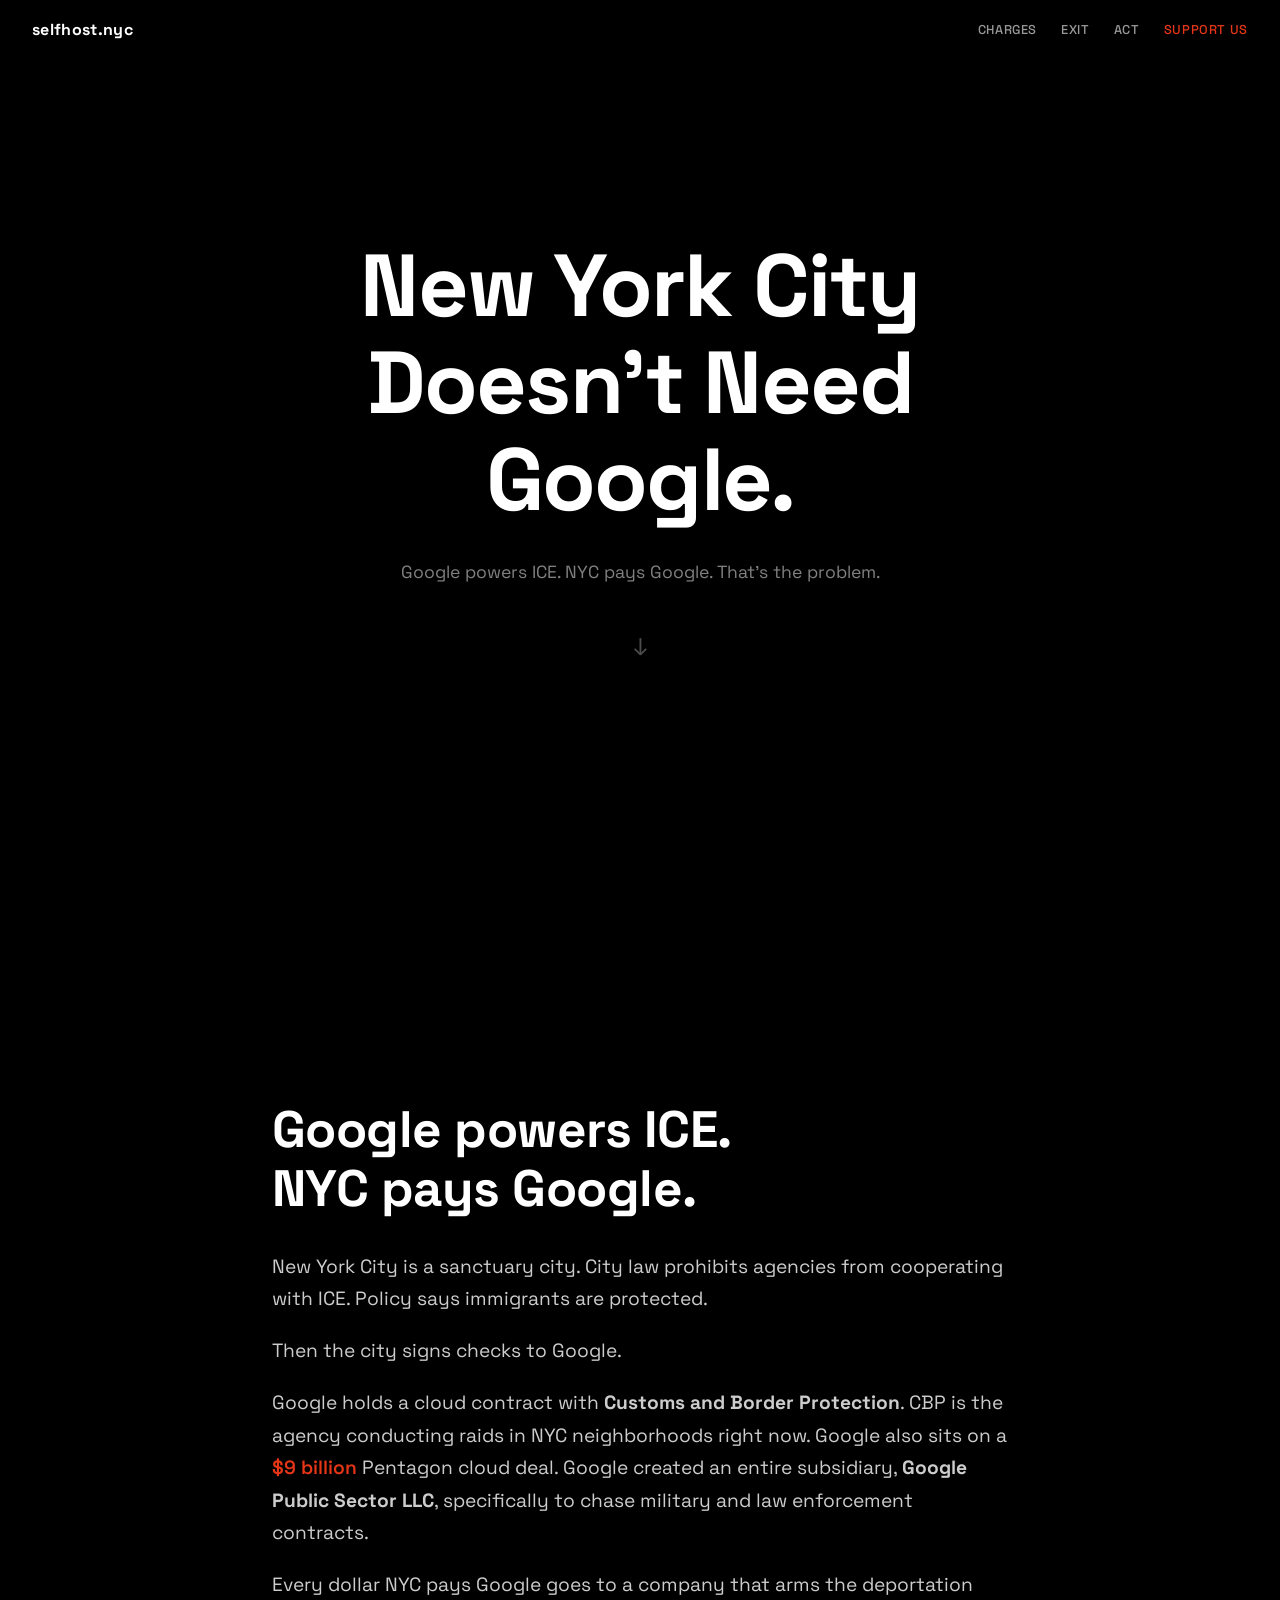
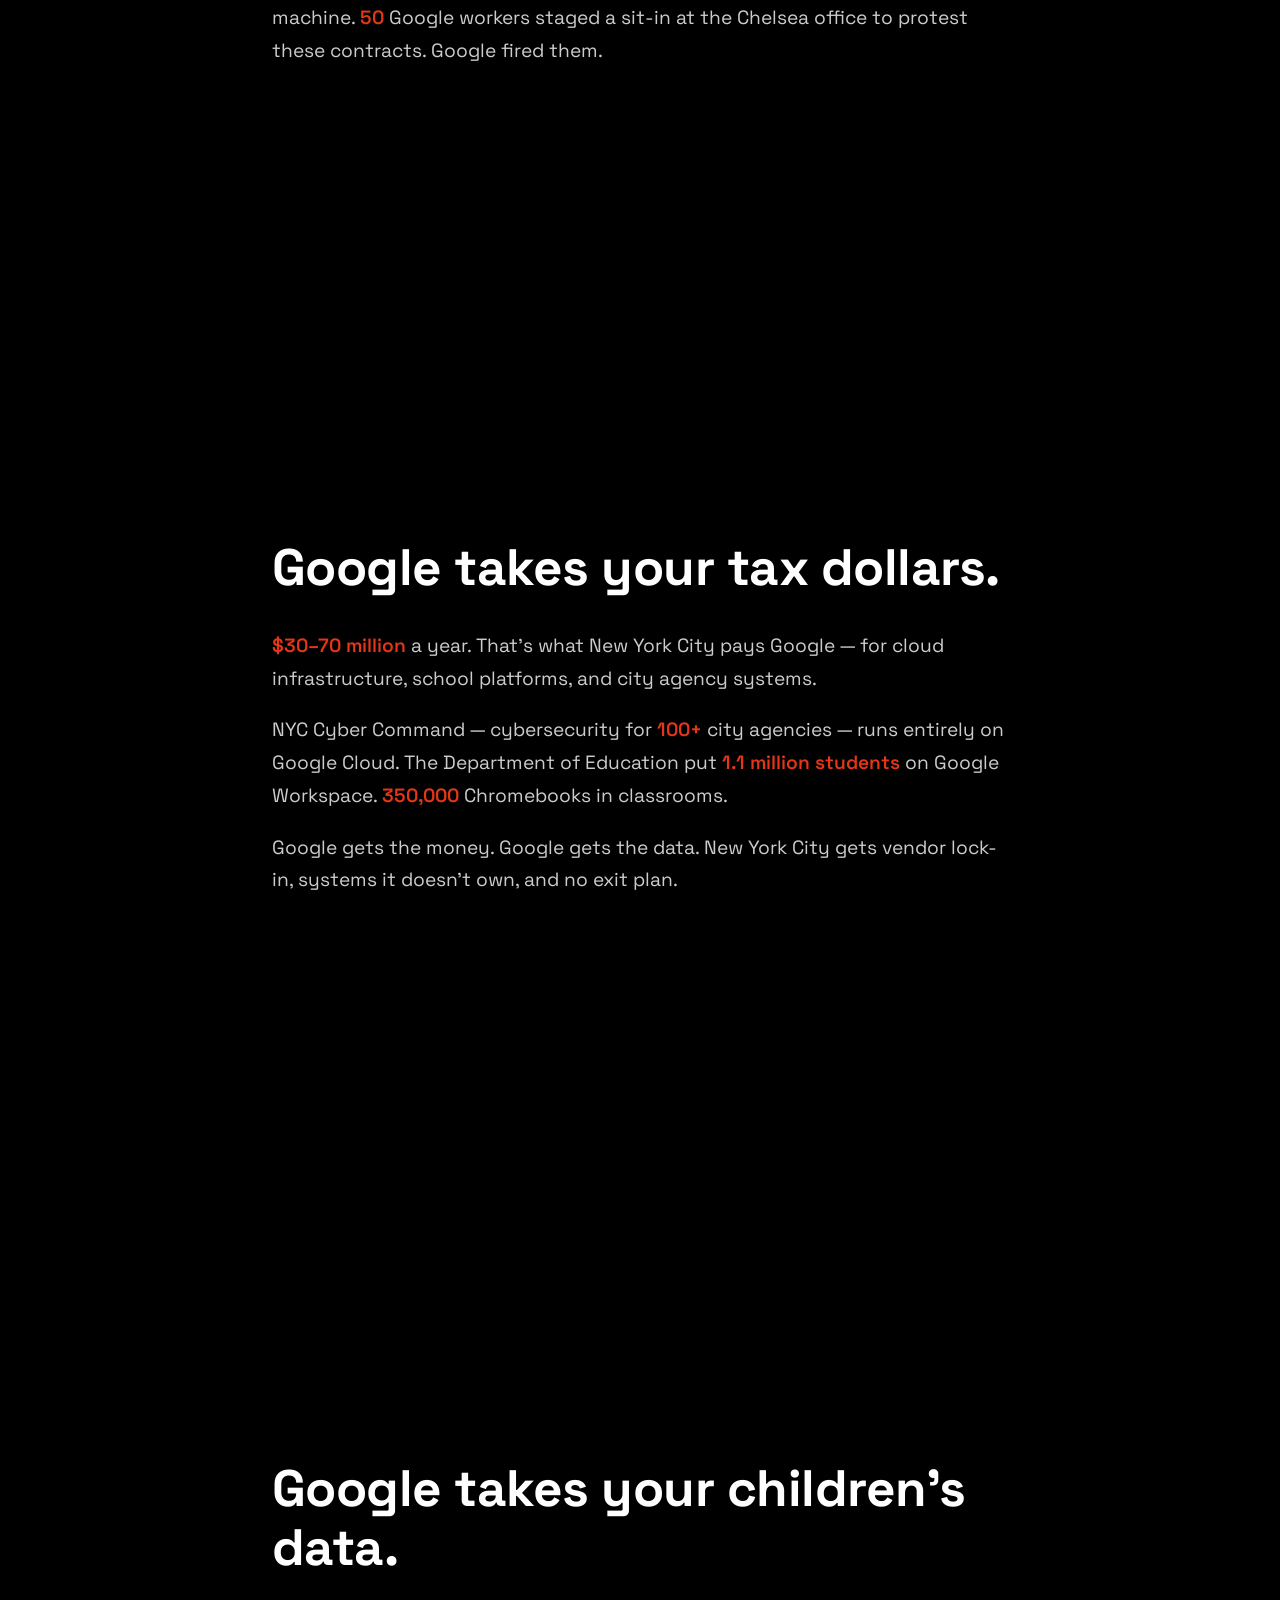
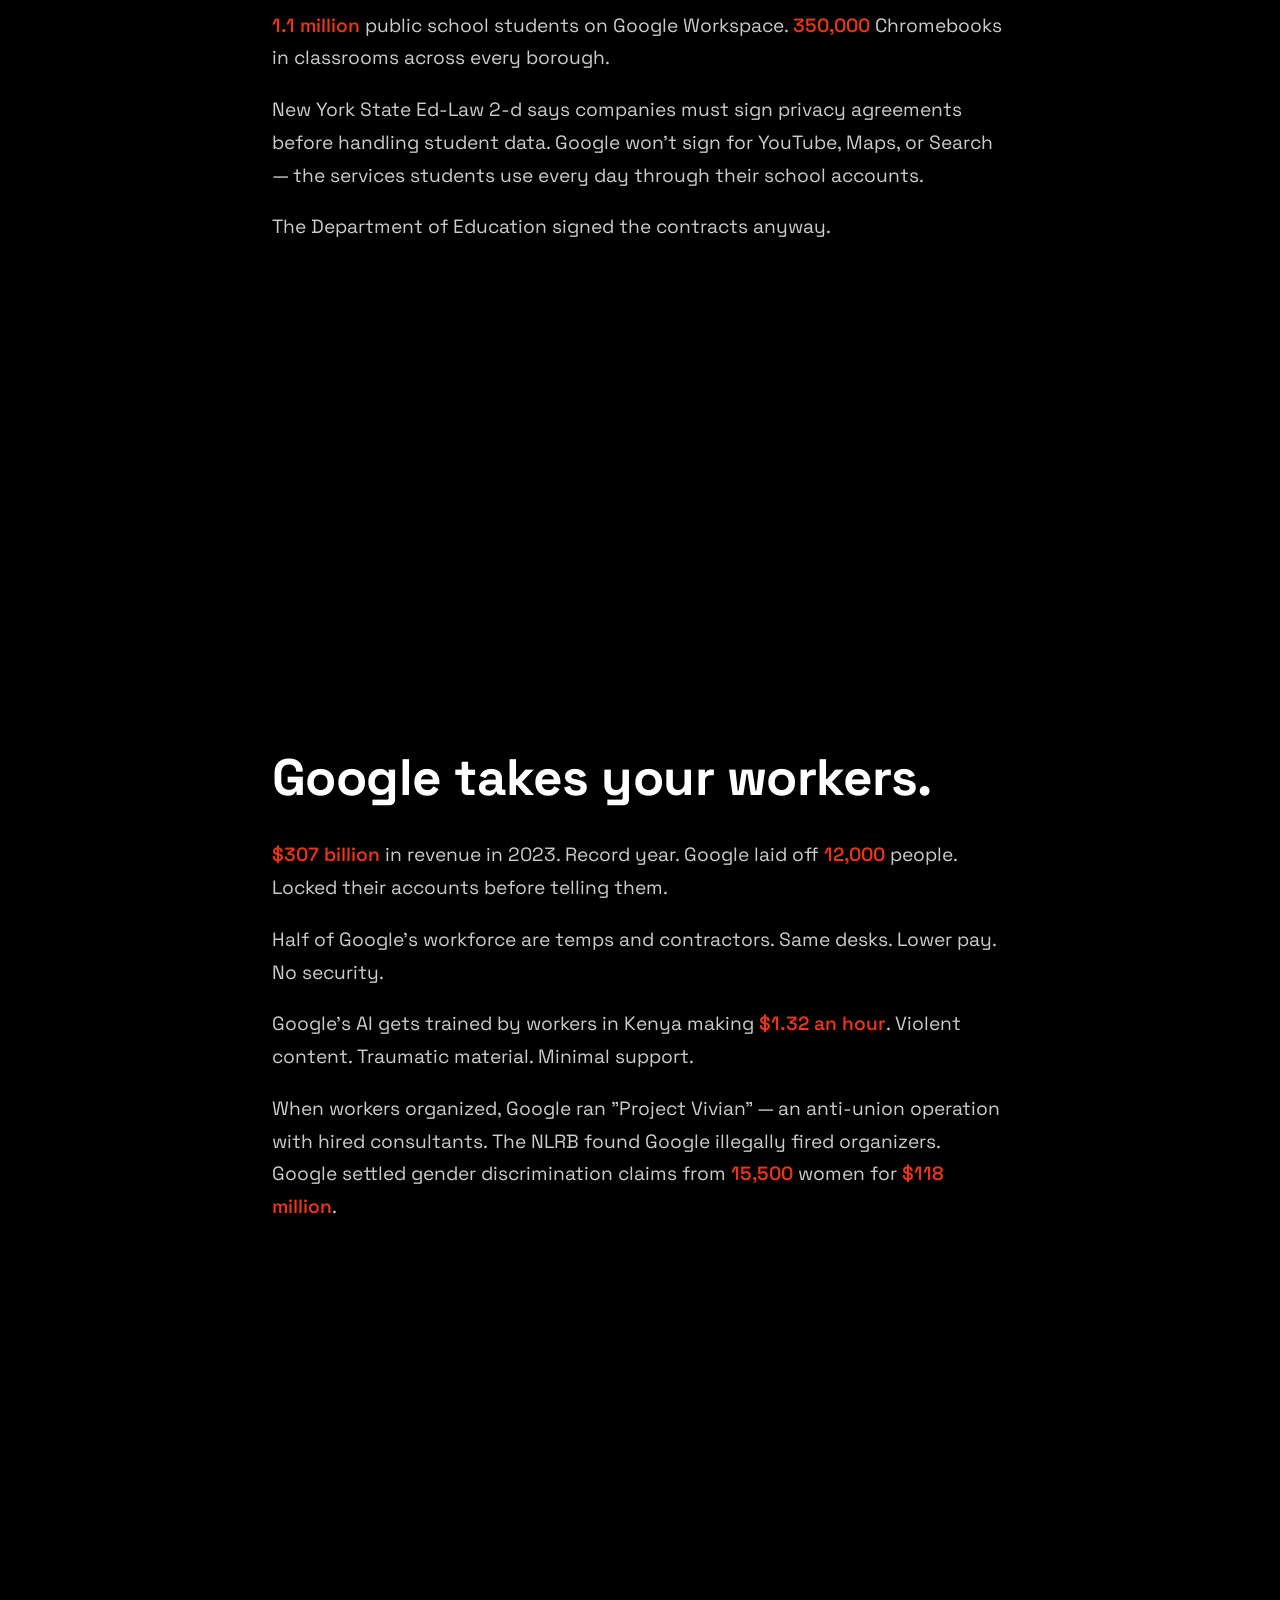
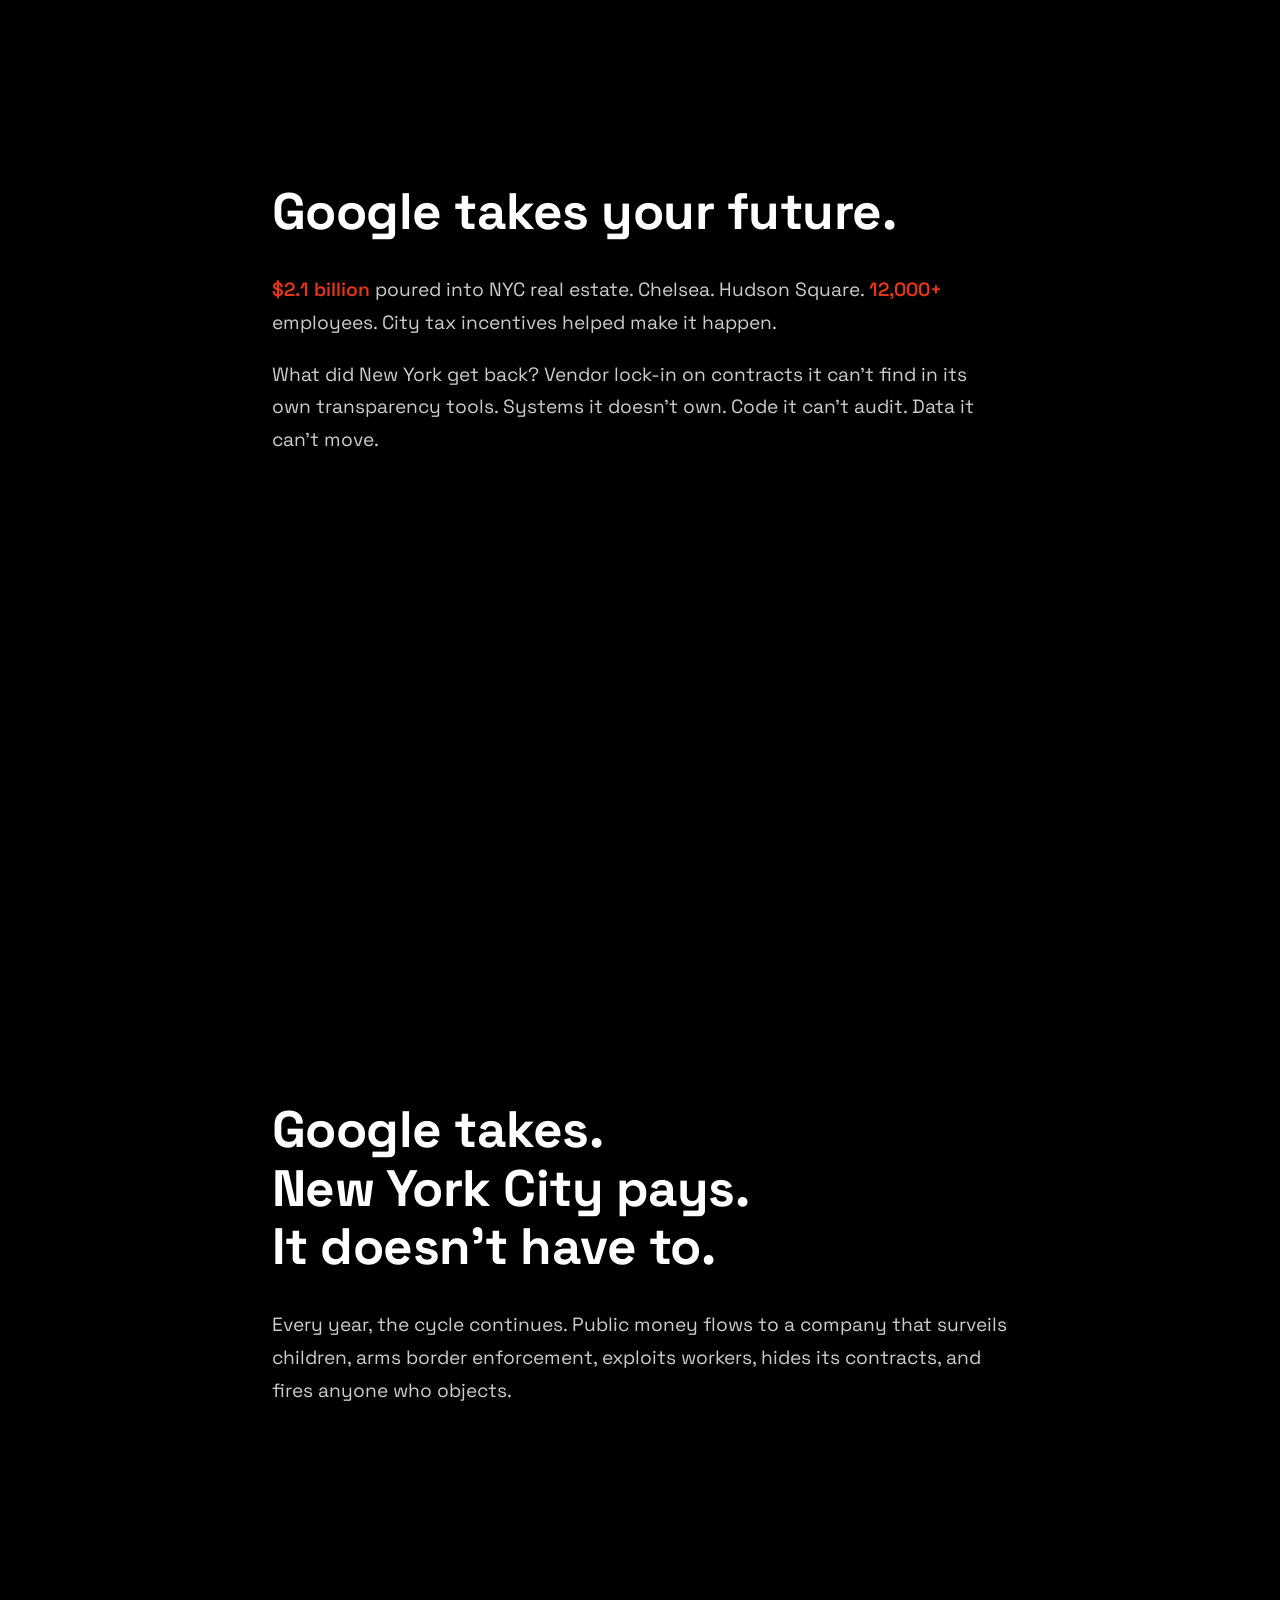
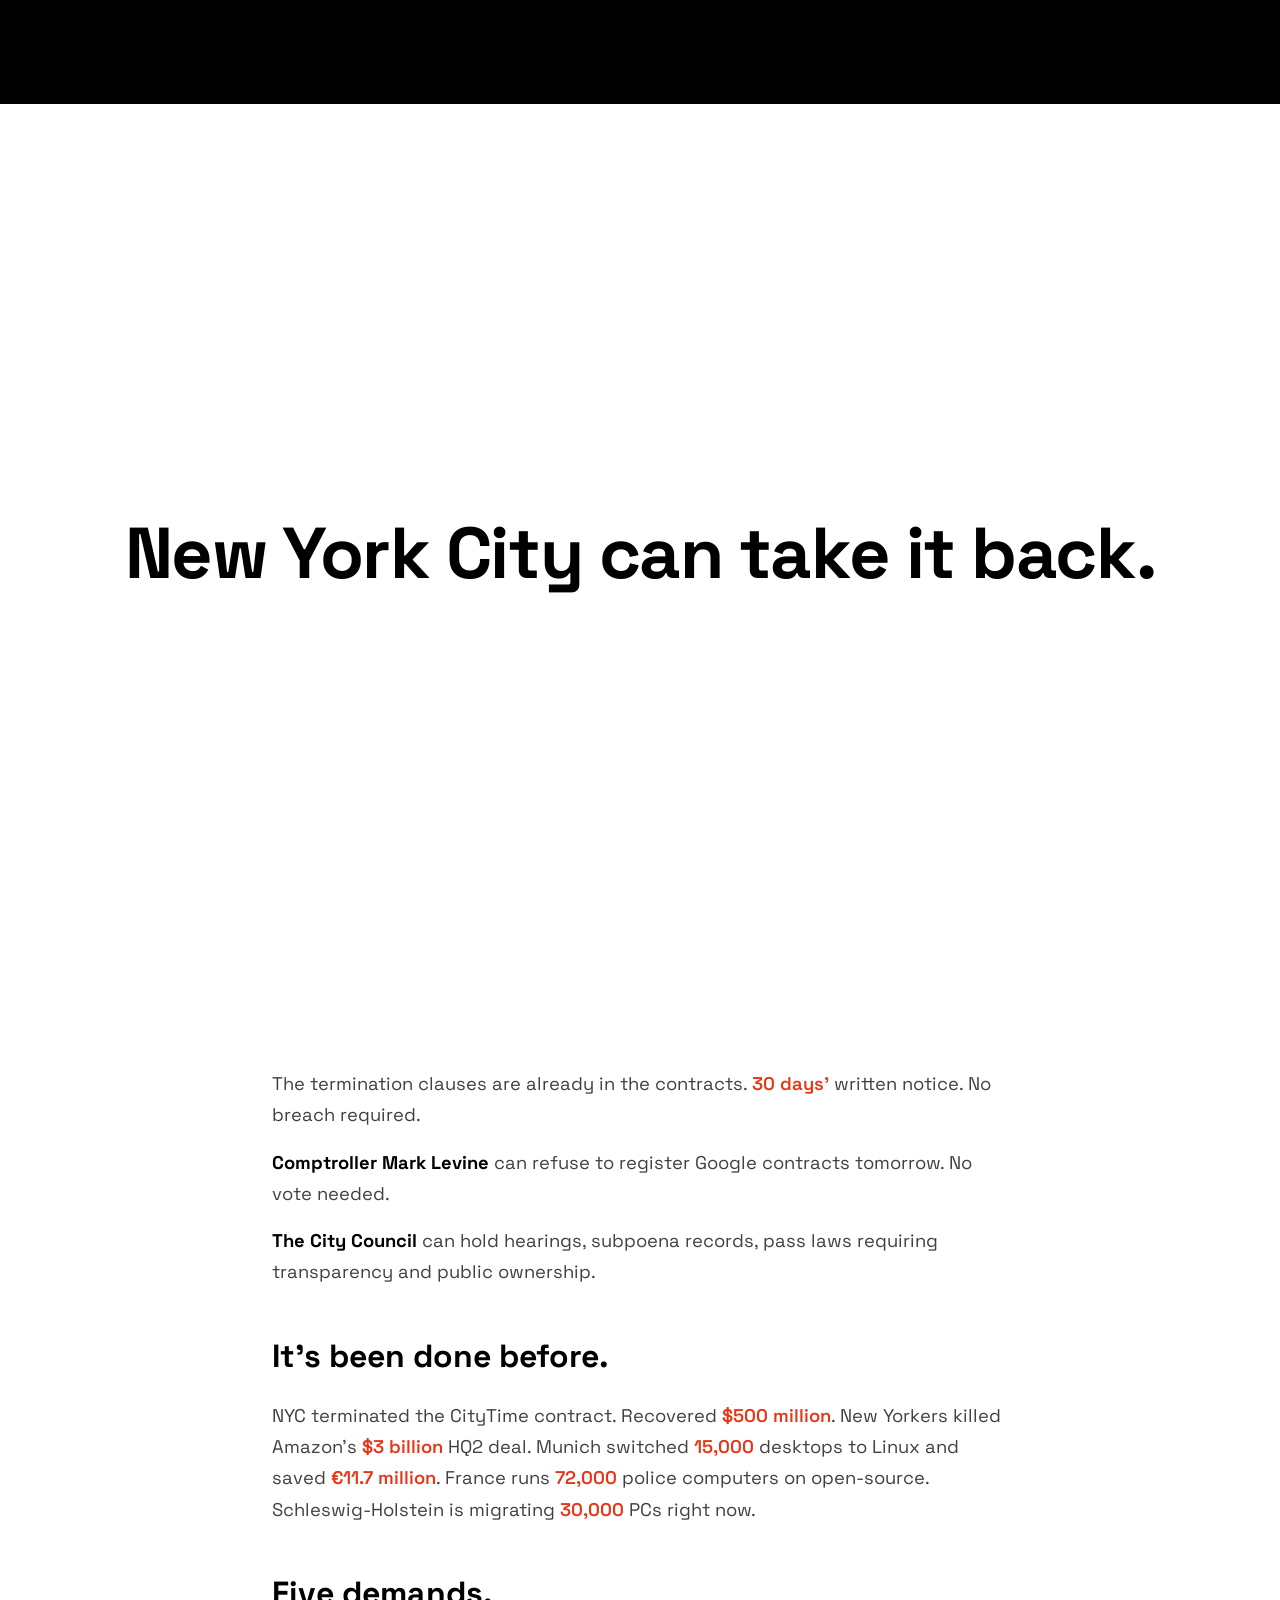
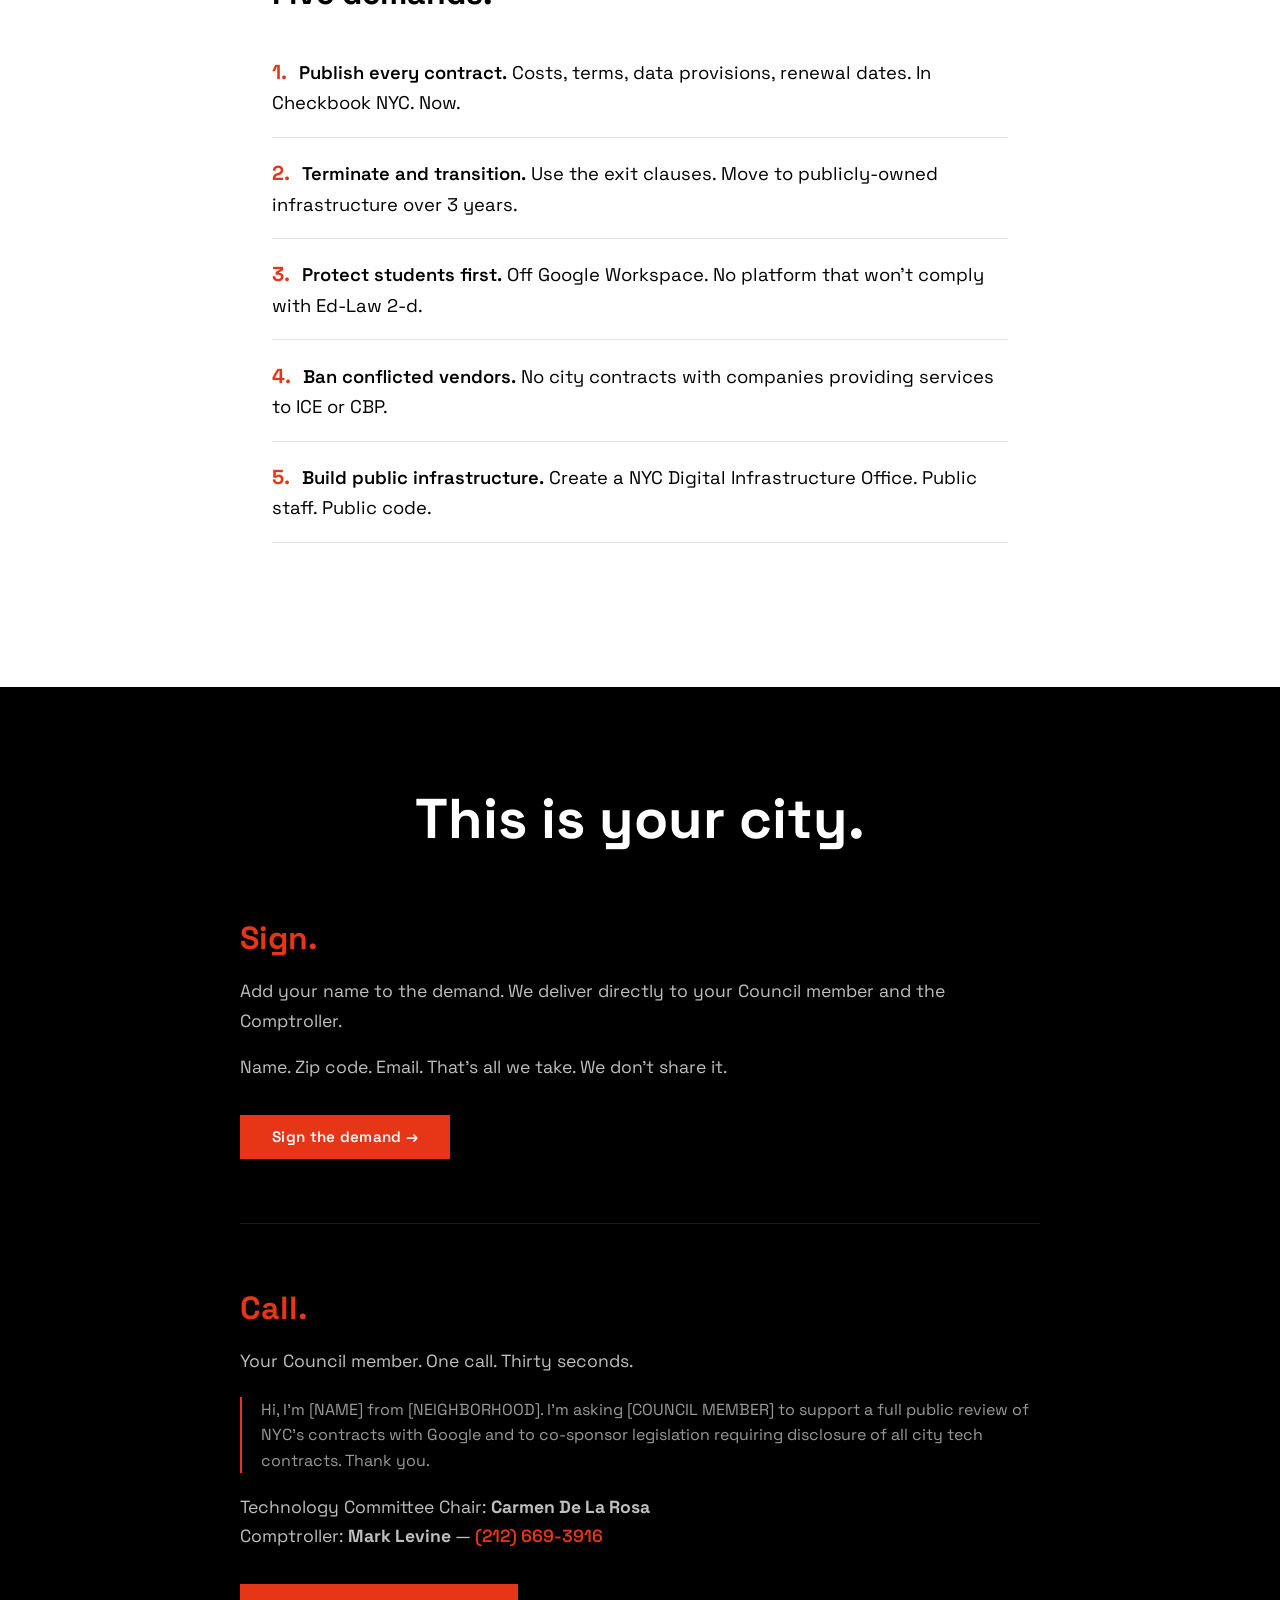
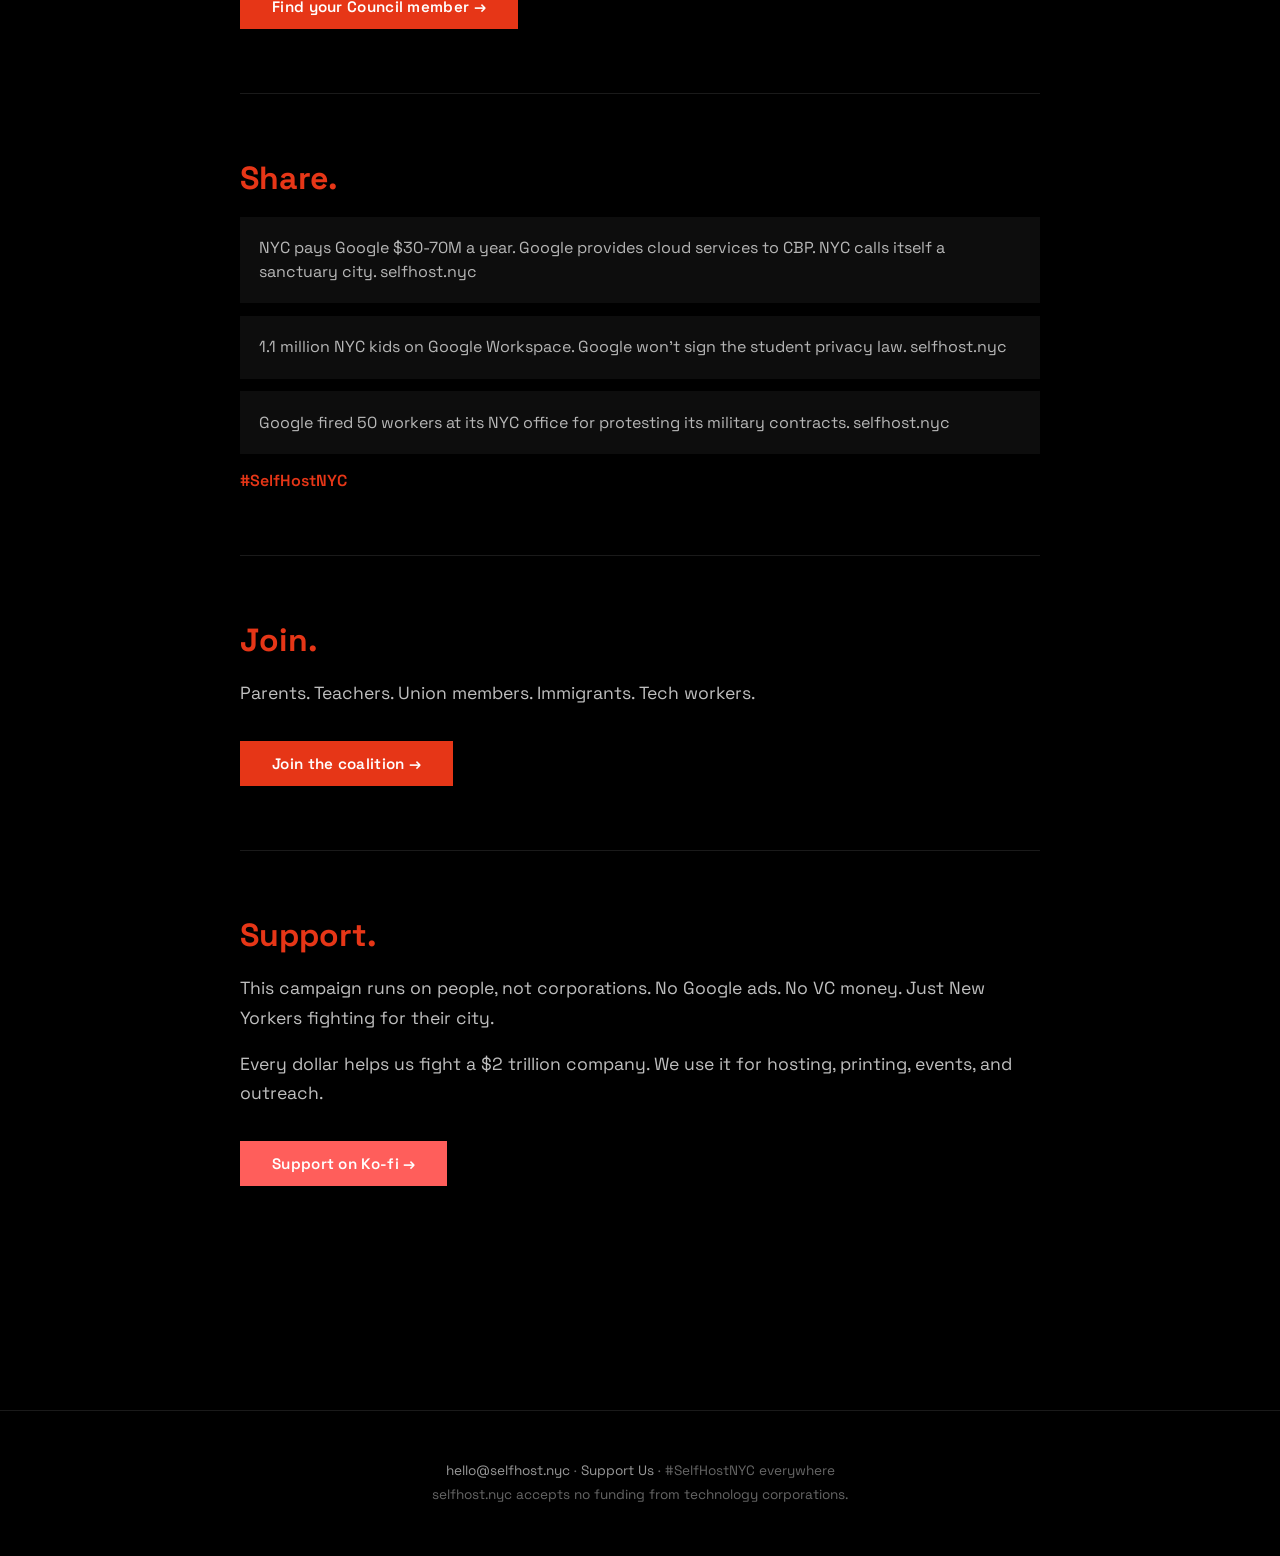
==== index.html @ 7a385994 "Clean up AI-sounding language" ====
<!DOCTYPE html>
<html lang="en">
<head>
    <meta charset="UTF-8">
    <meta name="viewport" content="width=device-width, initial-scale=1.0">
    <title>selfhost.nyc — New York City Doesn't Need Google</title>
    <meta name="description" content="Google powers ICE. NYC pays Google $30-70 million a year. The company that runs CBP's cloud shouldn't get New York's money.">
    <meta property="og:title" content="selfhost.nyc — Google Powers ICE. NYC Pays Google.">
    <meta property="og:description" content="NYC is a sanctuary city. Google powers CBP. Every dollar NYC pays Google funds the deportation machine. It's time to end the contracts.">
    <meta property="og:type" content="website">
    <meta property="og:url" content="https://selfhost.nyc">
    <meta property="og:image" content="https://selfhost.nyc/og-image.png">
    <meta name="twitter:card" content="summary_large_image">
    <meta name="twitter:title" content="selfhost.nyc — Google Powers ICE. NYC Pays Google.">
    <meta name="twitter:description" content="NYC is a sanctuary city. Google powers CBP. Every dollar NYC pays Google funds the deportation machine. End the contracts.">
    <link rel="icon" href="/favicon.ico" type="image/x-icon">
    <!-- Yes, loading fonts from Google for a site about breaking up with Google. We know. -->
    <link rel="preconnect" href="https://fonts.googleapis.com">
    <link rel="preconnect" href="https://fonts.gstatic.com" crossorigin>
    <link href="https://fonts.googleapis.com/css2?family=Space+Grotesk:wght@400;500;600;700&display=swap" rel="stylesheet">
    <style>
        *, *::before, *::after { margin: 0; padding: 0; box-sizing: border-box; }

        :root {
            --red: #e63617;
            --black: #000;
            --white: #fff;
            --off-white: #f5f5f5;
        }

        html {
            scroll-snap-type: y proximity;
            scroll-behavior: smooth;
        }

        body {
            font-family: 'Space Grotesk', sans-serif;
            background: var(--black);
            color: var(--white);
            -webkit-font-smoothing: antialiased;
            -moz-osx-font-smoothing: grayscale;
        }

        /* NAV */
        nav {
            position: fixed;
            top: 0;
            left: 0;
            right: 0;
            z-index: 100;
            display: flex;
            justify-content: space-between;
            align-items: center;
            padding: 1.2rem 2rem;
            transition: background 0.3s ease;
        }
        nav.scrolled {
            background: rgba(0, 0, 0, 0.95);
            backdrop-filter: blur(8px);
        }
        nav .logo {
            font-weight: 700;
            font-size: 1rem;
            letter-spacing: 0.02em;
            color: var(--white);
            text-decoration: none;
        }
        nav .links {
            display: flex;
            gap: 1.5rem;
        }
        nav .links a {
            color: rgba(255,255,255,0.6);
            text-decoration: none;
            font-size: 0.8rem;
            font-weight: 500;
            letter-spacing: 0.05em;
            text-transform: uppercase;
            transition: color 0.2s;
        }
        nav .links a:hover { color: var(--white); }

        @media (max-width: 600px) {
            nav .links { gap: 1rem; }
            nav .links a { font-size: 0.7rem; }
            nav { padding: 1rem 1.2rem; }
        }

        /* HERO */
        .hero {
            min-height: 100vh;
            display: flex;
            flex-direction: column;
            justify-content: center;
            align-items: center;
            text-align: center;
            padding: 2rem;
            scroll-snap-align: start;
        }
        .hero h1 {
            font-size: clamp(2.4rem, 7vw, 5.5rem);
            font-weight: 700;
            line-height: 1.1;
            letter-spacing: -0.02em;
            max-width: 14ch;
        }
        .hero .subtitle {
            margin-top: 2rem;
            font-size: clamp(0.85rem, 1.5vw, 1.1rem);
            color: rgba(255,255,255,0.5);
            font-weight: 400;
        }
        .hero .arrow {
            margin-top: 3rem;
            font-size: 1.5rem;
            color: rgba(255,255,255,0.3);
            animation: bounce 2s ease-in-out infinite;
        }
        @keyframes bounce {
            0%, 100% { transform: translateY(0); }
            50% { transform: translateY(10px); }
        }

        /* CHARGE SECTIONS */
        .charge {
            min-height: 100vh;
            display: flex;
            flex-direction: column;
            justify-content: center;
            padding: 4rem 2rem;
            max-width: 800px;
            margin: 0 auto;
            scroll-snap-align: start;
        }
        .charge .charge-header {
            font-size: clamp(1.8rem, 4.5vw, 3.2rem);
            font-weight: 700;
            line-height: 1.15;
            letter-spacing: -0.01em;
            opacity: 0;
            transform: translateY(30px);
            transition: opacity 0.6s ease-out, transform 0.6s ease-out;
        }
        .charge .charge-body {
            margin-top: 2rem;
            opacity: 0;
            transform: translateY(30px);
            transition: opacity 0.6s ease-out 0.2s, transform 0.6s ease-out 0.2s;
        }
        .charge .charge-body p {
            font-size: clamp(1rem, 1.8vw, 1.2rem);
            line-height: 1.7;
            color: rgba(255,255,255,0.8);
            margin-bottom: 1.2rem;
            font-weight: 400;
        }
        .charge .charge-body p:last-child { margin-bottom: 0; }

        .charge.visible .charge-header,
        .charge.visible .charge-body {
            opacity: 1;
            transform: translateY(0);
        }

        /* Red numbers */
        .red { color: var(--red); font-weight: 600; }

        /* RED DIVIDER */
        .divider {
            display: flex;
            justify-content: center;
            align-items: center;
            padding: 1rem 2rem;
        }
        .divider .line {
            height: 2px;
            background: var(--red);
            width: 0;
            max-width: 120px;
            border-radius: 1px;
            transition: width 0.8s ease-out;
        }
        .divider.visible .line {
            width: 120px;
        }

        /* THE EXIT (white section) */
        .exit {
            background: var(--white);
            color: var(--black);
            scroll-snap-align: start;
        }
        .exit-hero {
            min-height: 100vh;
            display: flex;
            flex-direction: column;
            justify-content: center;
            align-items: center;
            text-align: center;
            padding: 2rem;
        }
        .exit-hero h2 {
            font-size: clamp(2.2rem, 6vw, 4.5rem);
            font-weight: 700;
            line-height: 1.1;
            letter-spacing: -0.02em;
            opacity: 0;
            transform: translateY(30px);
            transition: opacity 0.6s ease-out, transform 0.6s ease-out;
        }
        .exit-hero.visible h2 {
            opacity: 1;
            transform: translateY(0);
        }

        .exit-content {
            max-width: 800px;
            margin: 0 auto;
            padding: 4rem 2rem 6rem;
        }
        .exit-content .exit-block {
            margin-bottom: 3rem;
            opacity: 0;
            transform: translateY(30px);
            transition: opacity 0.6s ease-out, transform 0.6s ease-out;
        }
        .exit-content .exit-block.visible {
            opacity: 1;
            transform: translateY(0);
        }
        .exit-content p {
            font-size: clamp(1rem, 1.8vw, 1.15rem);
            line-height: 1.7;
            color: rgba(0,0,0,0.75);
            margin-bottom: 1rem;
        }
        .exit-content strong { color: var(--black); }
        .exit-content h3 {
            font-size: clamp(1.4rem, 3vw, 2rem);
            font-weight: 700;
            margin-bottom: 1.5rem;
            color: var(--black);
        }

        /* DEMANDS */
        .demands {
            list-style: none;
            counter-reset: demand;
        }
        .demands li {
            counter-increment: demand;
            padding: 1.2rem 0;
            border-bottom: 1px solid rgba(0,0,0,0.1);
            font-size: clamp(1rem, 1.8vw, 1.15rem);
            line-height: 1.6;
        }
        .demands li::before {
            content: counter(demand) ".";
            color: var(--red);
            font-weight: 700;
            margin-right: 0.75rem;
            font-size: 1.1em;
        }
        .demands li strong { font-weight: 600; }

        /* THE CALL */
        .call {
            background: var(--black);
            color: var(--white);
            padding: 6rem 2rem;
            scroll-snap-align: start;
        }
        .call-inner {
            max-width: 800px;
            margin: 0 auto;
        }
        .call h2 {
            font-size: clamp(2rem, 5vw, 3.5rem);
            font-weight: 700;
            text-align: center;
            margin-bottom: 4rem;
            opacity: 0;
            transform: translateY(30px);
            transition: opacity 0.6s ease-out, transform 0.6s ease-out;
        }
        .call h2.visible { opacity: 1; transform: translateY(0); }

        .call-card {
            margin-bottom: 4rem;
            padding-bottom: 4rem;
            border-bottom: 1px solid rgba(255,255,255,0.1);
            opacity: 0;
            transform: translateY(30px);
            transition: opacity 0.6s ease-out, transform 0.6s ease-out;
        }
        .call-card.visible { opacity: 1; transform: translateY(0); }
        .call-card:last-child { border-bottom: none; }
        .call-card h3 {
            font-size: clamp(1.4rem, 3vw, 2rem);
            font-weight: 700;
            margin-bottom: 1.2rem;
            color: var(--red);
        }
        .call-card p {
            font-size: clamp(0.95rem, 1.6vw, 1.1rem);
            line-height: 1.7;
            color: rgba(255,255,255,0.75);
            margin-bottom: 1rem;
        }
        .call-card blockquote {
            border-left: 2px solid var(--red);
            padding-left: 1.2rem;
            margin: 1.2rem 0;
            color: rgba(255,255,255,0.6);
            font-size: clamp(0.9rem, 1.4vw, 1rem);
            line-height: 1.6;
        }
        .call-card .share-block {
            background: rgba(255,255,255,0.05);
            padding: 1.2rem;
            margin: 0.8rem 0;
            font-size: clamp(0.9rem, 1.4vw, 1rem);
            line-height: 1.5;
            color: rgba(255,255,255,0.7);
        }
        .call-card .cta {
            display: inline-block;
            margin-top: 1rem;
            padding: 0.8rem 2rem;
            background: var(--red);
            color: var(--white);
            text-decoration: none;
            font-weight: 600;
            font-size: 0.95rem;
            letter-spacing: 0.02em;
            transition: opacity 0.2s;
        }
        .call-card .cta:hover { opacity: 0.85; }
        .call-card .hashtag {
            display: block;
            margin-top: 1rem;
            color: var(--red);
            font-weight: 600;
            font-size: 1rem;
        }

        /* FOOTER */
        footer {
            background: var(--black);
            border-top: 1px solid rgba(255,255,255,0.1);
            padding: 3rem 2rem;
            text-align: center;
        }
        footer p {
            font-size: 0.85rem;
            color: rgba(255,255,255,0.4);
            line-height: 1.8;
        }
        footer a {
            color: rgba(255,255,255,0.6);
            text-decoration: none;
        }
        footer a:hover { color: var(--white); }
    </style>
</head>
<body>

<nav id="nav">
    <a href="#top" class="logo">selfhost.nyc</a>
    <div class="links">
        <a href="#charges">Charges</a>
        <a href="#exit">Exit</a>
        <a href="#act">Act</a>
        <a href="https://ko-fi.com/selfhost" target="_blank" style="color: var(--red);">Support Us</a>
    </div>
</nav>

<!-- HERO -->
<section class="hero" id="top">
    <h1>New York City Doesn't Need Google.</h1>
    <p class="subtitle">Google powers ICE. NYC pays Google. That's the problem.</p>
    <div class="arrow">↓</div>
</section>

<!-- CHARGES -->
<div id="charges">

<div class="divider"><div class="line"></div></div>

<section class="charge">
    <div class="charge-header">Google powers ICE.<br>NYC pays Google.</div>
    <div class="charge-body">
        <p>New York City is a sanctuary city. City law prohibits agencies from cooperating with ICE. Policy says immigrants are protected.</p>
        <p>Then the city signs checks to Google.</p>
        <p>Google holds a cloud contract with <strong>Customs and Border Protection</strong>. CBP is the agency conducting raids in NYC neighborhoods right now. Google also sits on a <span class="red">$9 billion</span> Pentagon cloud deal. Google created an entire subsidiary, <strong>Google Public Sector LLC</strong>, specifically to chase military and law enforcement contracts.</p>
        <p>Every dollar NYC pays Google goes to a company that arms the deportation machine. <span class="red">50</span> Google workers staged a sit-in at the Chelsea office to protest these contracts. Google fired them.</p>
    </div>
</section>

<div class="divider"><div class="line"></div></div>

<section class="charge">
    <div class="charge-header">Google takes your tax dollars.</div>
    <div class="charge-body">
        <p><span class="red">$30–70 million</span> a year. That's what New York City pays Google — for cloud infrastructure, school platforms, and city agency systems.</p>
        <p>NYC Cyber Command — cybersecurity for <span class="red">100+</span> city agencies — runs entirely on Google Cloud. The Department of Education put <span class="red">1.1 million students</span> on Google Workspace. <span class="red">350,000</span> Chromebooks in classrooms.</p>
        <p>Google gets the money. Google gets the data. New York City gets vendor lock-in, systems it doesn't own, and no exit plan.</p>
    </div>
</section>

<div class="divider"><div class="line"></div></div>

<section class="charge">
    <div class="charge-header">Google takes your children's data.</div>
    <div class="charge-body">
        <p><span class="red">1.1 million</span> public school students on Google Workspace. <span class="red">350,000</span> Chromebooks in classrooms across every borough.</p>
        <p>New York State Ed-Law 2-d says companies must sign privacy agreements before handling student data. Google won't sign for YouTube, Maps, or Search — the services students use every day through their school accounts.</p>
        <p>The Department of Education signed the contracts anyway.</p>
    </div>
</section>

<div class="divider"><div class="line"></div></div>

<section class="charge">
    <div class="charge-header">Google takes your workers.</div>
    <div class="charge-body">
        <p><span class="red">$307 billion</span> in revenue in 2023. Record year. Google laid off <span class="red">12,000</span> people. Locked their accounts before telling them.</p>
        <p>Half of Google's workforce are temps and contractors. Same desks. Lower pay. No security.</p>
        <p>Google's AI gets trained by workers in Kenya making <span class="red">$1.32 an hour</span>. Violent content. Traumatic material. Minimal support.</p>
        <p>When workers organized, Google ran "Project Vivian" — an anti-union operation with hired consultants. The NLRB found Google illegally fired organizers. Google settled gender discrimination claims from <span class="red">15,500</span> women for <span class="red">$118 million</span>.</p>
    </div>
</section>

<div class="divider"><div class="line"></div></div>

<section class="charge">
    <div class="charge-header">Google takes your future.</div>
    <div class="charge-body">
        <p><span class="red">$2.1 billion</span> poured into NYC real estate. Chelsea. Hudson Square. <span class="red">12,000+</span> employees. City tax incentives helped make it happen.</p>
        <p>What did New York get back? Vendor lock-in on contracts it can't find in its own transparency tools. Systems it doesn't own. Code it can't audit. Data it can't move.</p>
    </div>
</section>

<div class="divider"><div class="line"></div></div>

<section class="charge">
    <div class="charge-header">Google takes.<br>New York City pays.<br>It doesn't have to.</div>
    <div class="charge-body">
        <p>Every year, the cycle continues. Public money flows to a company that surveils children, arms border enforcement, exploits workers, hides its contracts, and fires anyone who objects.</p>
    </div>
</section>

</div>

<!-- THE EXIT -->
<section class="exit" id="exit">
    <div class="exit-hero">
        <h2>New York City can take it back.</h2>
    </div>
    <div class="exit-content">
        <div class="exit-block">
            <p>The termination clauses are already in the contracts. <span class="red" style="color:var(--red)">30 days'</span> written notice. No breach required.</p>
            <p><strong>Comptroller Mark Levine</strong> can refuse to register Google contracts tomorrow. No vote needed.</p>
            <p><strong>The City Council</strong> can hold hearings, subpoena records, pass laws requiring transparency and public ownership.</p>
        </div>
        <div class="exit-block">
            <h3>It's been done before.</h3>
            <p>NYC terminated the CityTime contract. Recovered <span class="red" style="color:var(--red)">$500 million</span>. New Yorkers killed Amazon's <span class="red" style="color:var(--red)">$3 billion</span> HQ2 deal. Munich switched <span class="red" style="color:var(--red)">15,000</span> desktops to Linux and saved <span class="red" style="color:var(--red)">€11.7 million</span>. France runs <span class="red" style="color:var(--red)">72,000</span> police computers on open-source. Schleswig-Holstein is migrating <span class="red" style="color:var(--red)">30,000</span> PCs right now.</p>
        </div>
        <div class="exit-block">
            <h3>Five demands.</h3>
            <ol class="demands">
                <li><strong>Publish every contract.</strong> Costs, terms, data provisions, renewal dates. In Checkbook NYC. Now.</li>
                <li><strong>Terminate and transition.</strong> Use the exit clauses. Move to publicly-owned infrastructure over 3 years.</li>
                <li><strong>Protect students first.</strong> Off Google Workspace. No platform that won't comply with Ed-Law 2-d.</li>
                <li><strong>Ban conflicted vendors.</strong> No city contracts with companies providing services to ICE or CBP.</li>
                <li><strong>Build public infrastructure.</strong> Create a NYC Digital Infrastructure Office. Public staff. Public code.</li>
            </ol>
        </div>
    </div>
</section>

<!-- THE CALL -->
<section class="call" id="act">
    <div class="call-inner">
        <h2>This is your city.</h2>

        <div class="call-card">
            <h3>Sign.</h3>
            <p>Add your name to the demand. We deliver directly to your Council member and the Comptroller.</p>
            <p>Name. Zip code. Email. That's all we take. We don't share it.</p>
            <a href="https://tally.so/r/KY6VWD" target="_blank" class="cta">Sign the demand →</a>
        </div>

        <div class="call-card">
            <h3>Call.</h3>
            <p>Your Council member. One call. Thirty seconds.</p>
            <blockquote>Hi, I'm [NAME] from [NEIGHBORHOOD]. I'm asking [COUNCIL MEMBER] to support a full public review of NYC's contracts with Google and to co-sponsor legislation requiring disclosure of all city tech contracts. Thank you.</blockquote>
            <p>Technology Committee Chair: <strong>Carmen De La Rosa</strong><br>
            Comptroller: <strong>Mark Levine</strong> — <span class="red">(212) 669-3916</span></p>
            <a href="https://council.nyc.gov/districts/" target="_blank" class="cta">Find your Council member →</a>
        </div>

        <div class="call-card">
            <h3>Share.</h3>
            <div class="share-block">NYC pays Google $30-70M a year. Google provides cloud services to CBP. NYC calls itself a sanctuary city. selfhost.nyc</div>
            <div class="share-block">1.1 million NYC kids on Google Workspace. Google won't sign the student privacy law. selfhost.nyc</div>
            <div class="share-block">Google fired 50 workers at its NYC office for protesting its military contracts. selfhost.nyc</div>
            <span class="hashtag">#SelfHostNYC</span>
        </div>

        <div class="call-card">
            <h3>Join.</h3>
            <p>Parents. Teachers. Union members. Immigrants. Tech workers.</p>
            <a href="https://tally.so/r/5BzZpQ" target="_blank" class="cta">Join the coalition →</a>
        </div>

        <div class="call-card">
            <h3>Support.</h3>
            <p>This campaign runs on people, not corporations. No Google ads. No VC money. Just New Yorkers fighting for their city.</p>
            <p>Every dollar helps us fight a $2 trillion company. We use it for hosting, printing, events, and outreach.</p>
            <a href="https://ko-fi.com/selfhost" target="_blank" class="cta" style="background: #FF5E5B;">Support on Ko-fi →</a>
        </div>
    </div>
</section>

<!-- FOOTER -->
<footer>
    <p><a href="mailto:hello@selfhost.nyc">hello@selfhost.nyc</a> · <a href="https://ko-fi.com/selfhost" target="_blank">Support Us</a> · #SelfHostNYC everywhere</p>
    <p>selfhost.nyc accepts no funding from technology corporations.</p>
</footer>

<script>
// Nav scroll behavior
const nav = document.getElementById('nav');
window.addEventListener('scroll', () => {
    nav.classList.toggle('scrolled', window.scrollY > 50);
}, { passive: true });

// IntersectionObserver for fade-in animations
const observer = new IntersectionObserver((entries) => {
    entries.forEach(entry => {
        if (entry.isIntersecting) {
            entry.target.classList.add('visible');
        }
    });
}, { threshold: 0.15 });

// Observe all animated elements
document.querySelectorAll('.charge, .divider, .exit-hero, .exit-block, .call h2, .call-card').forEach(el => {
    observer.observe(el);
});
</script>

</body>
</html>
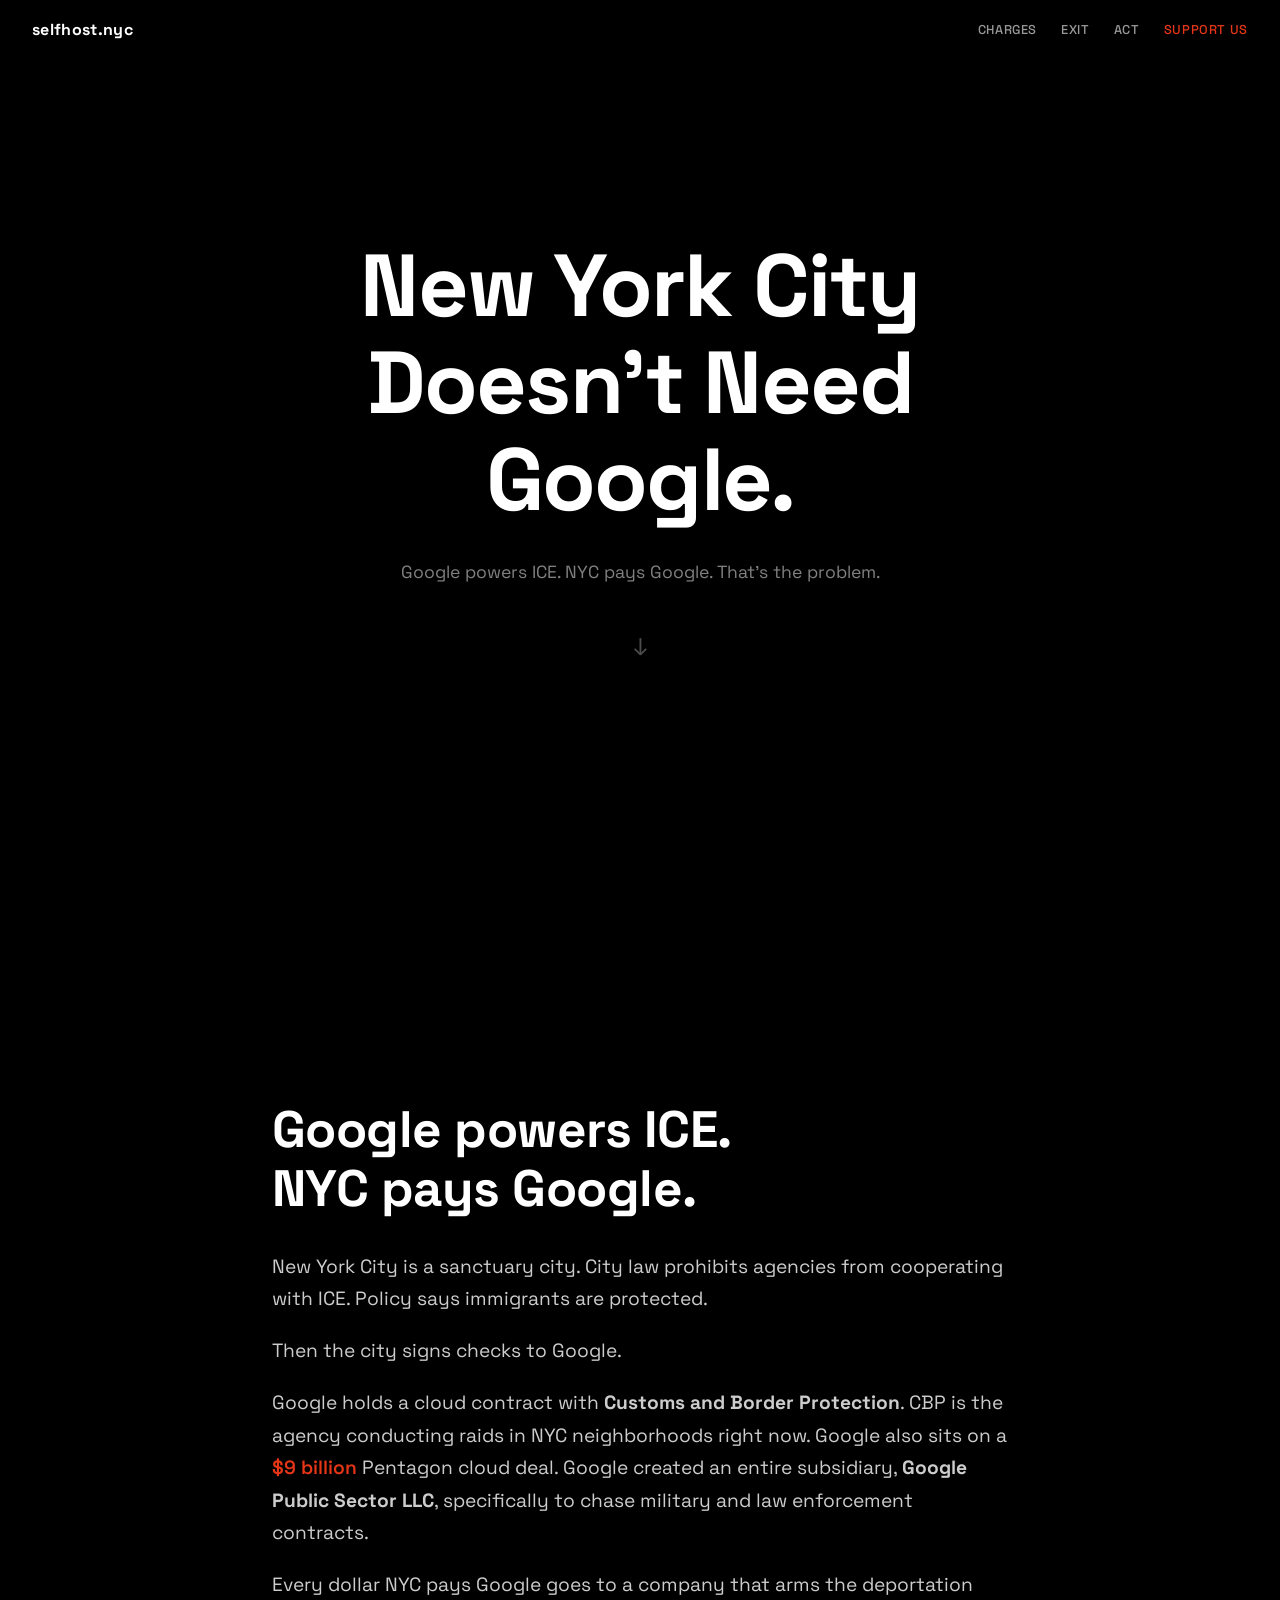
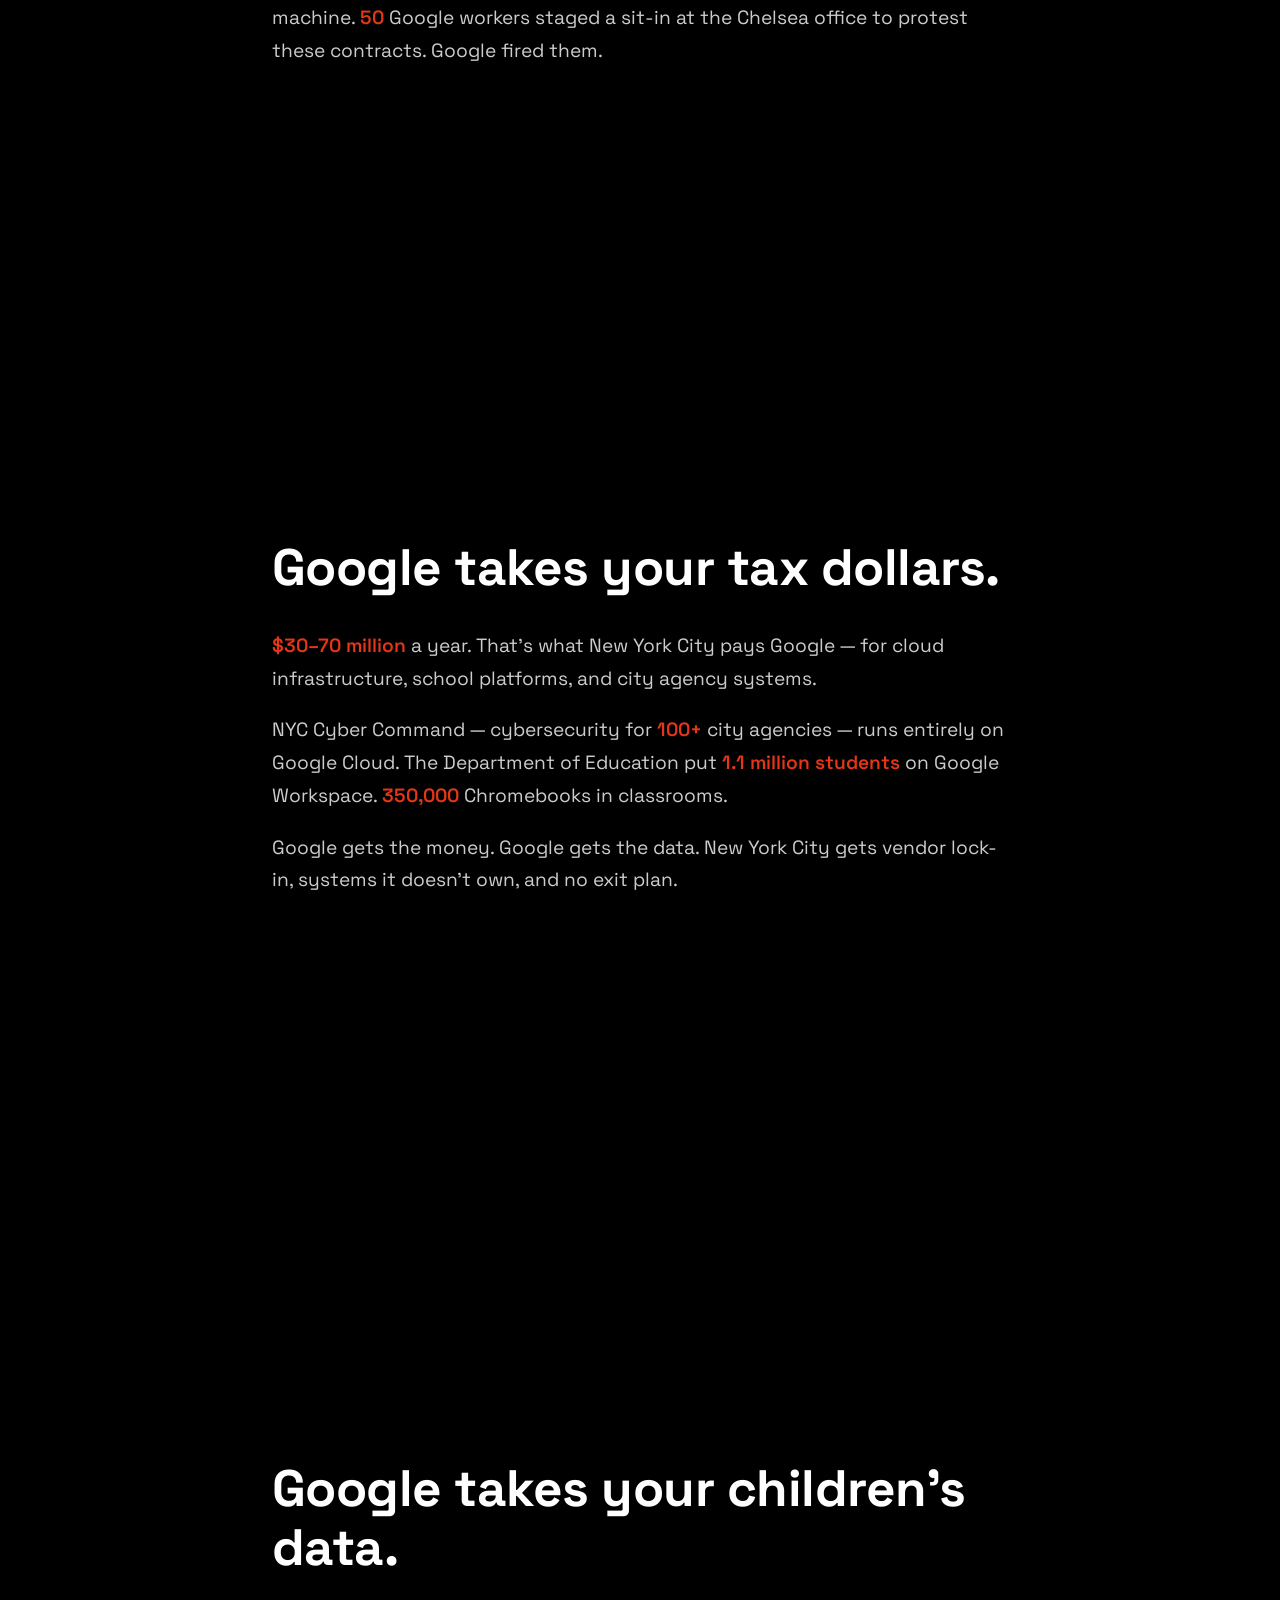
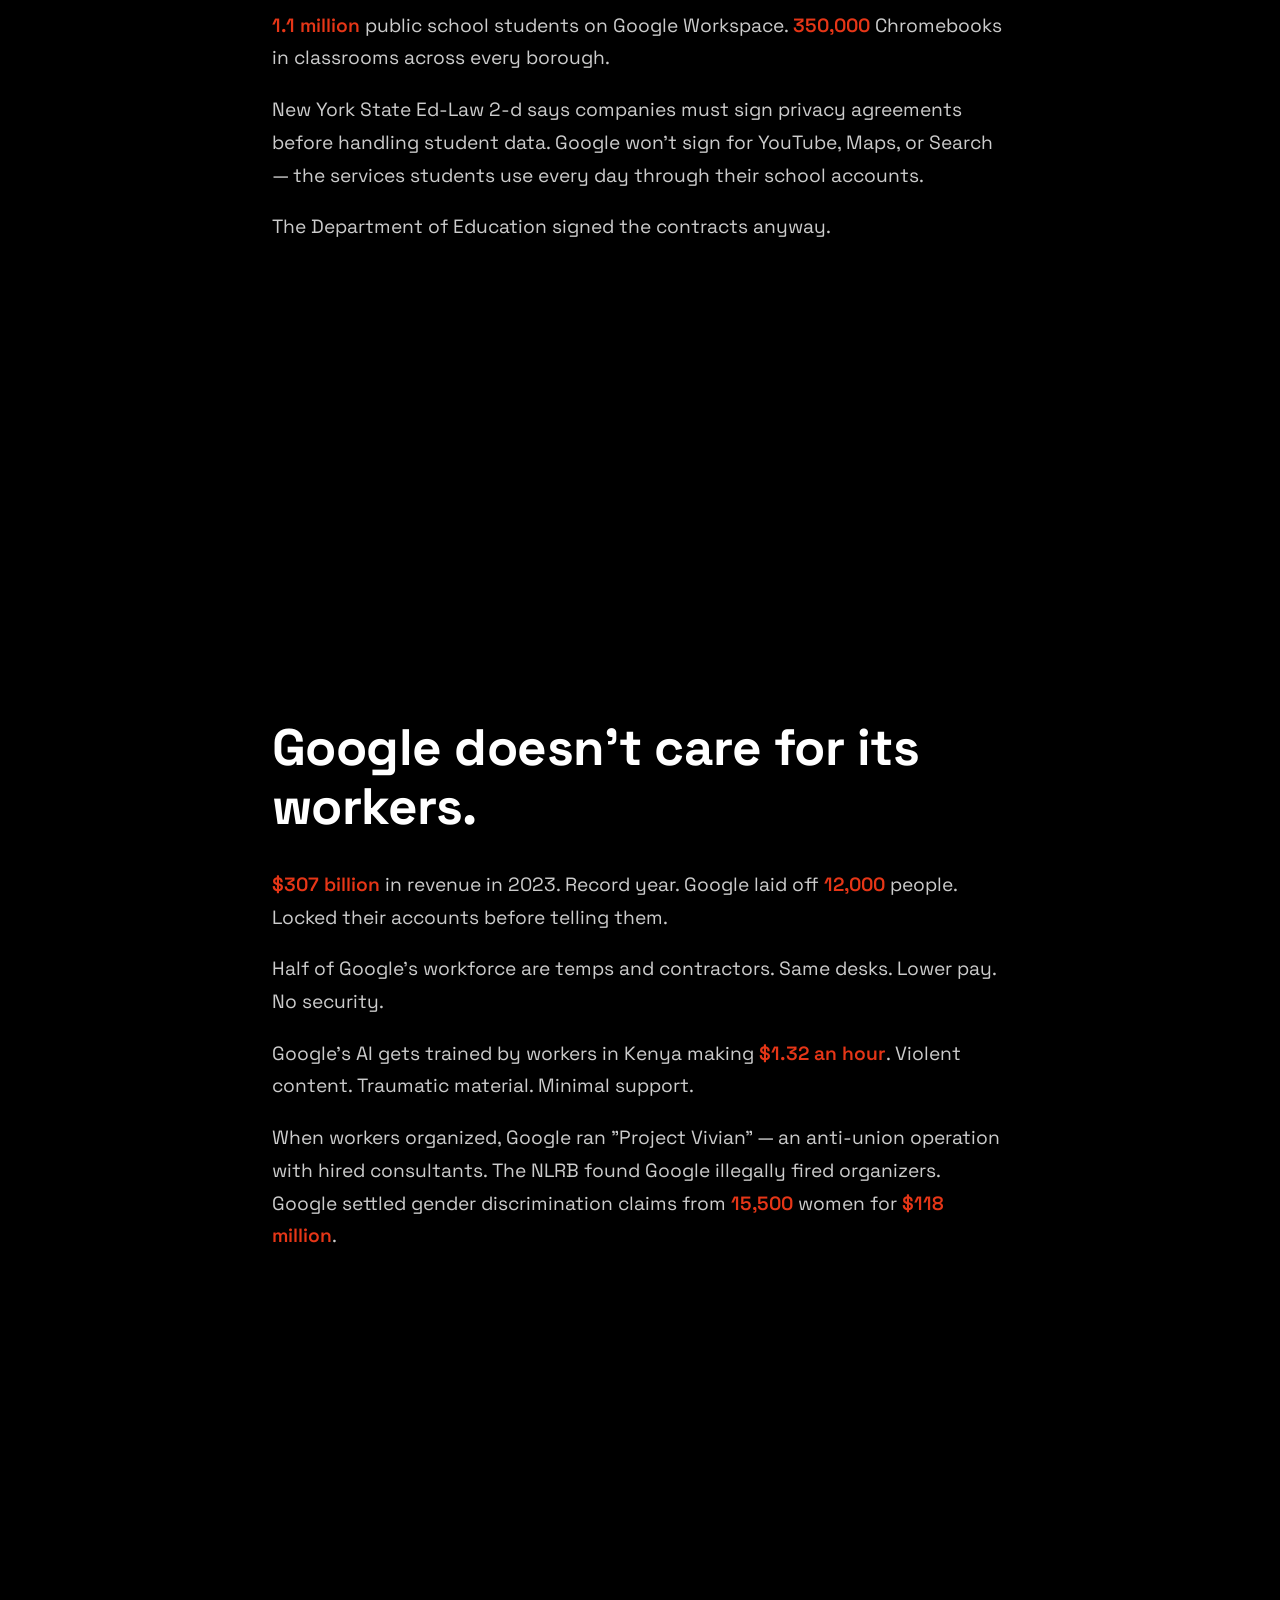
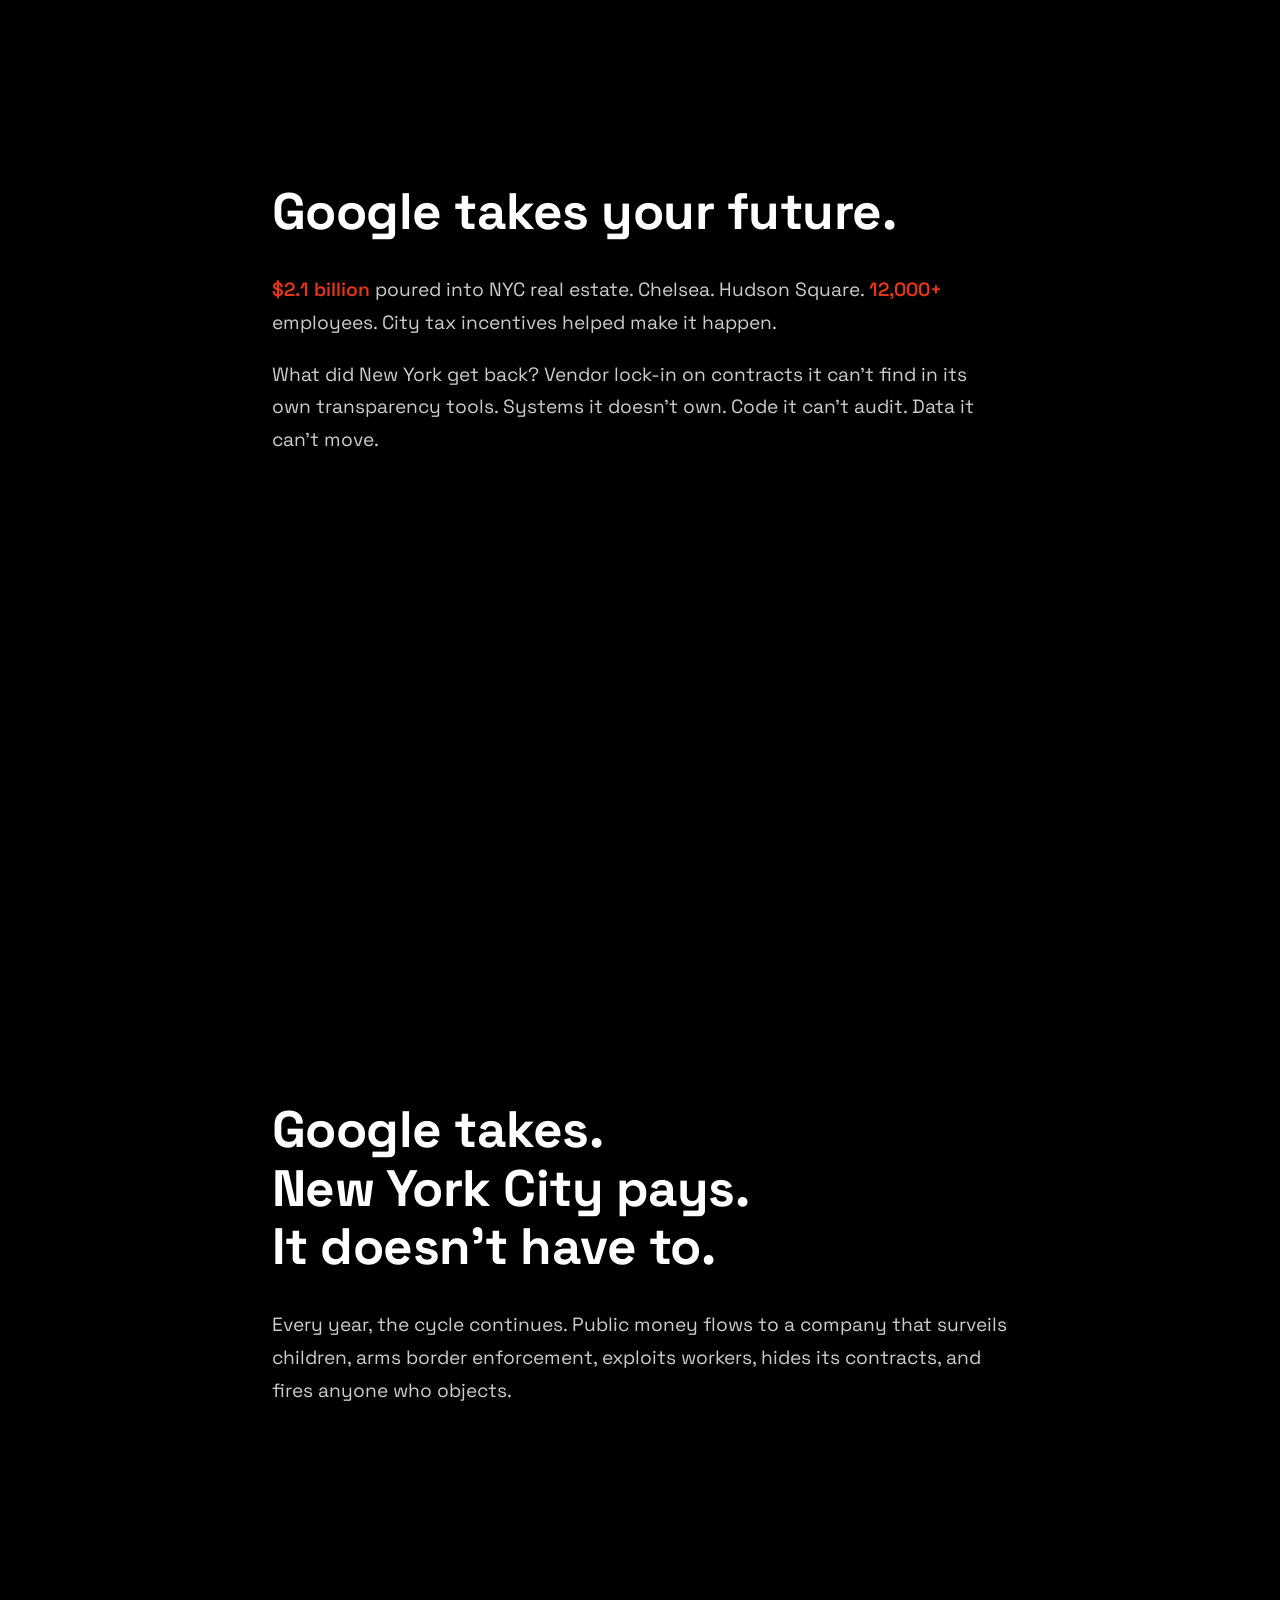
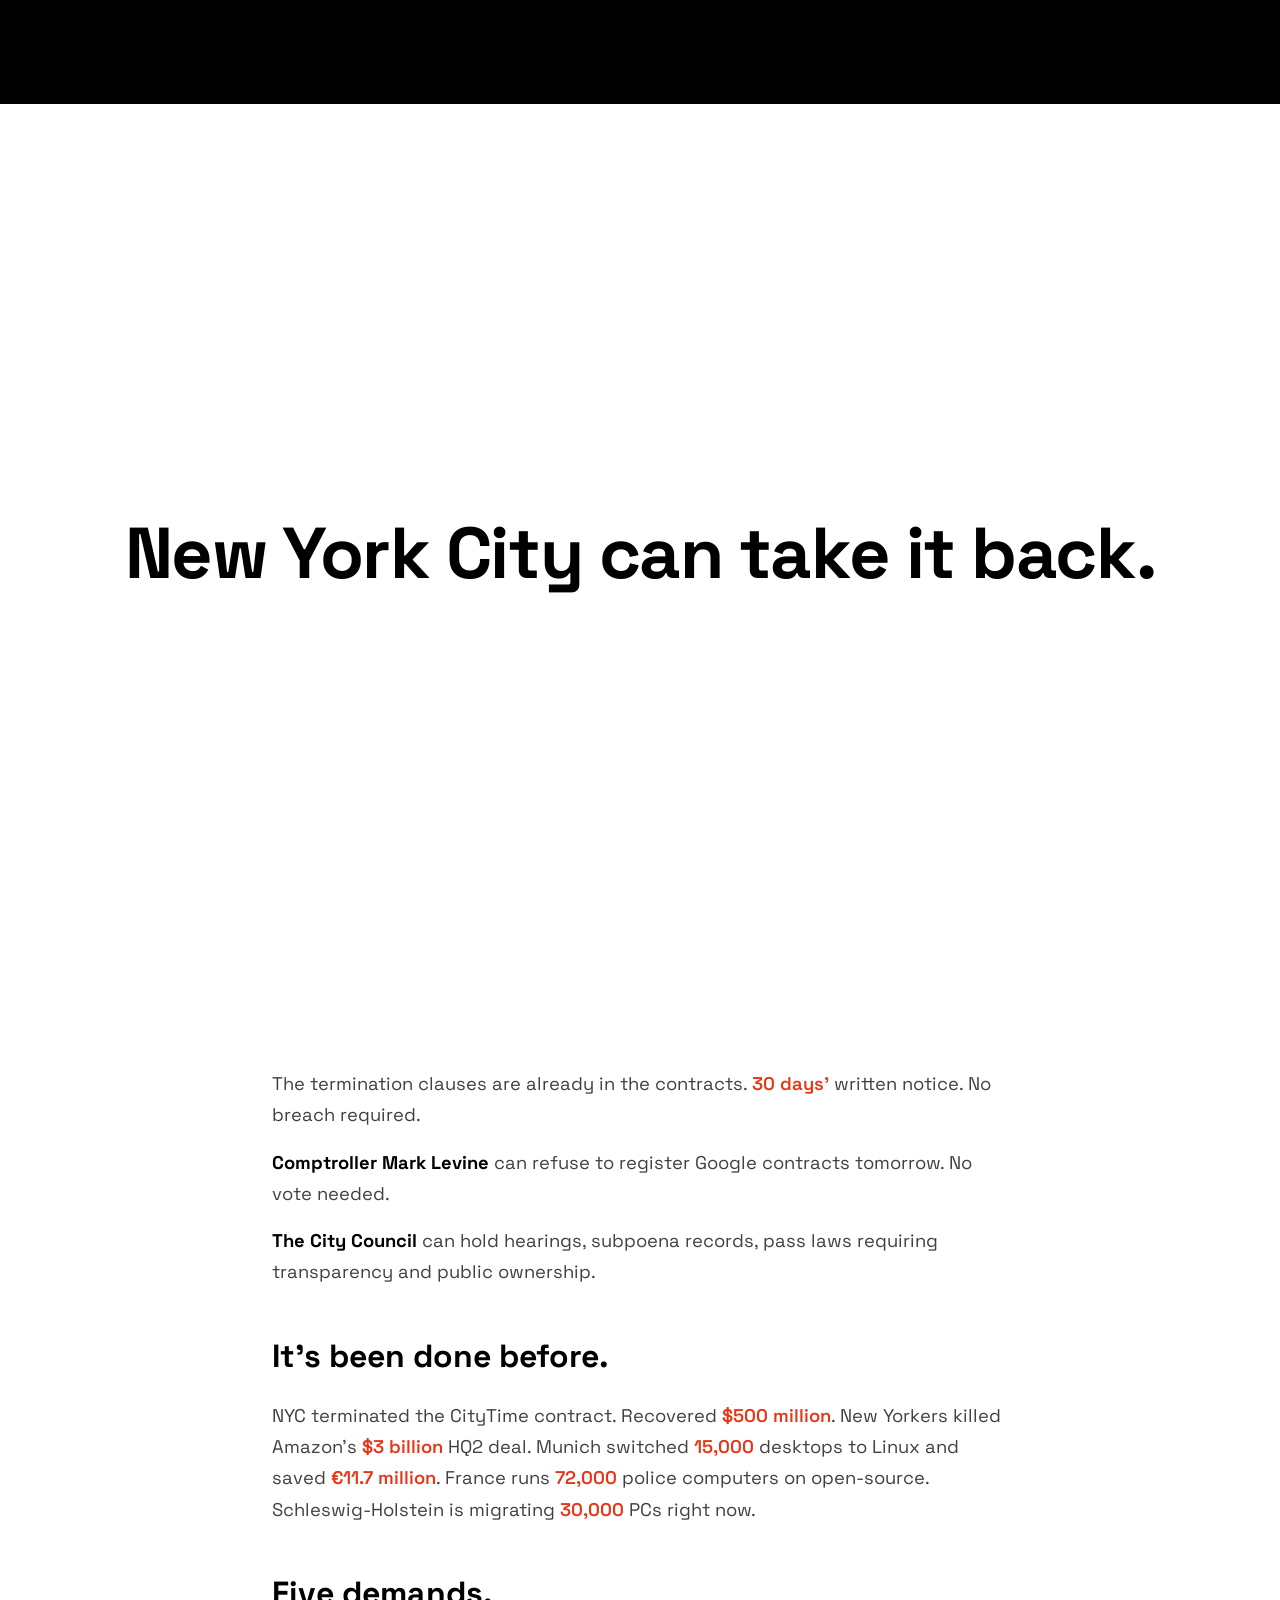
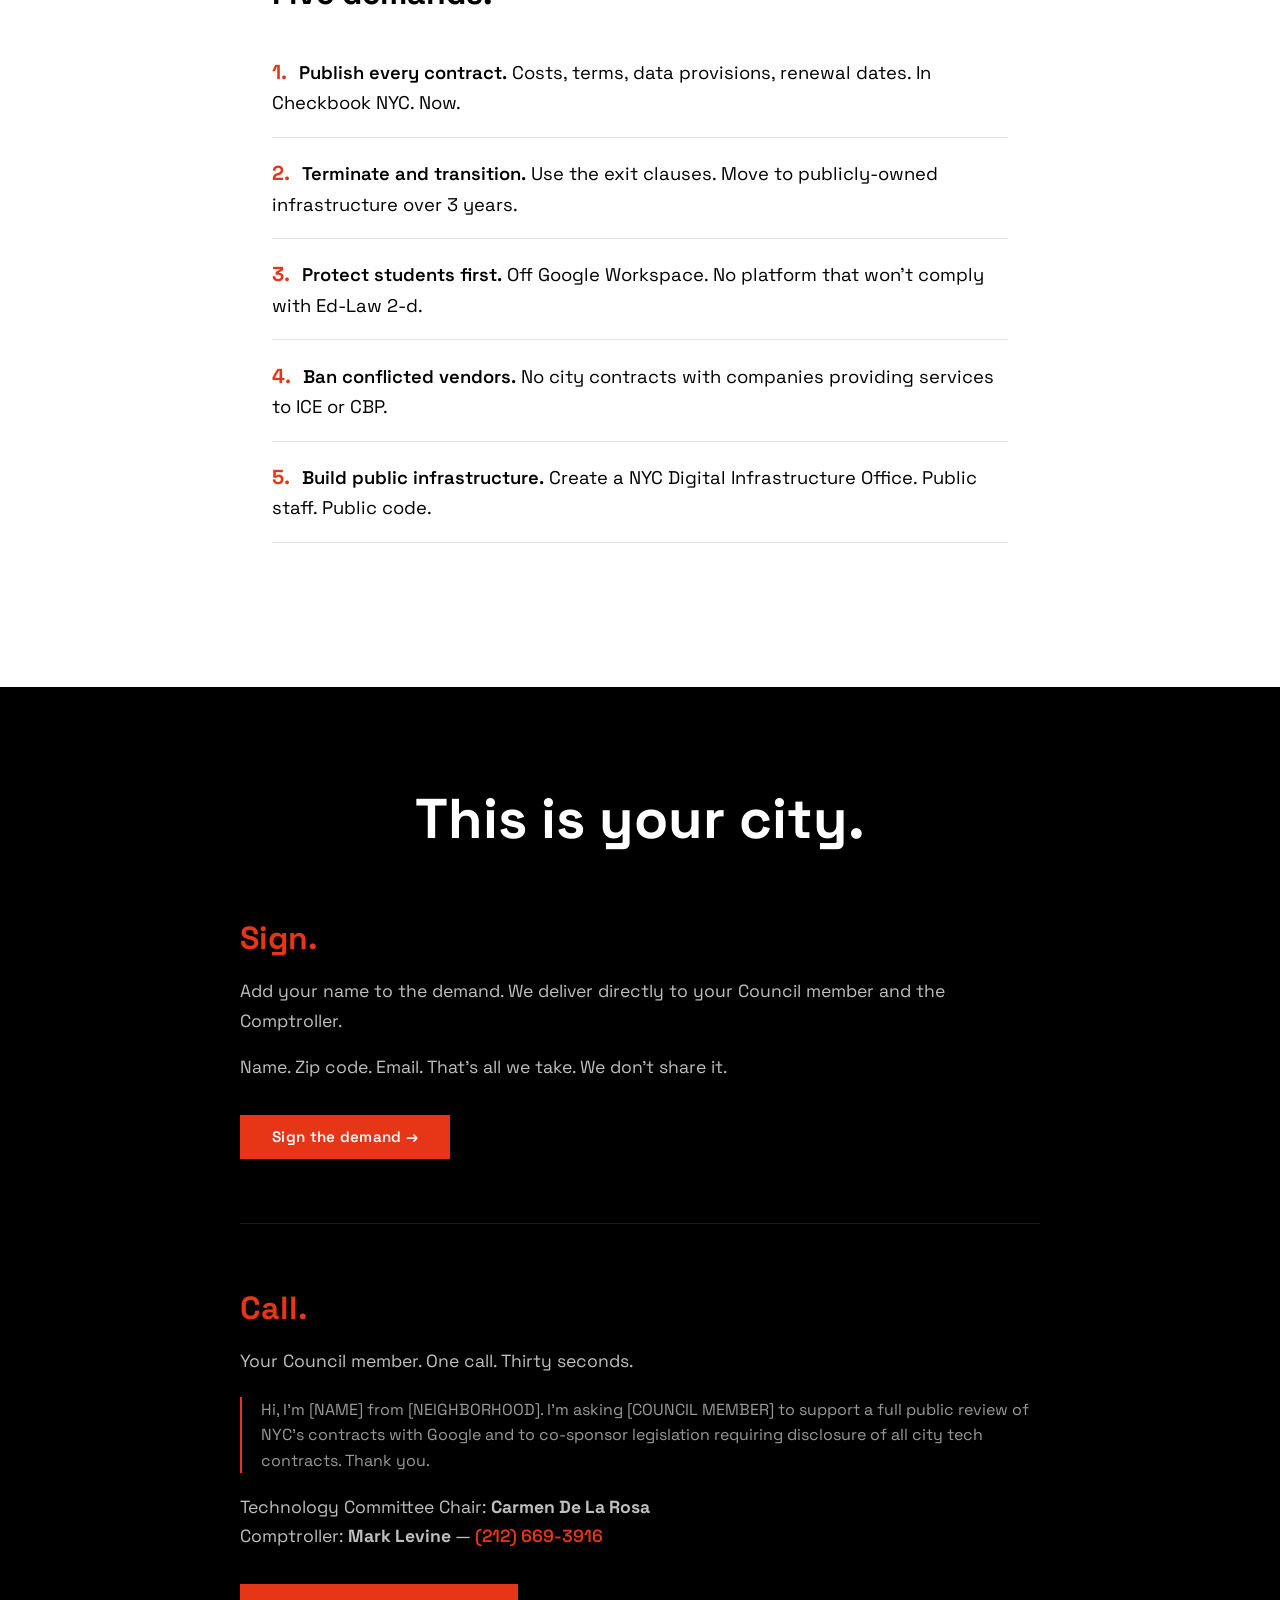
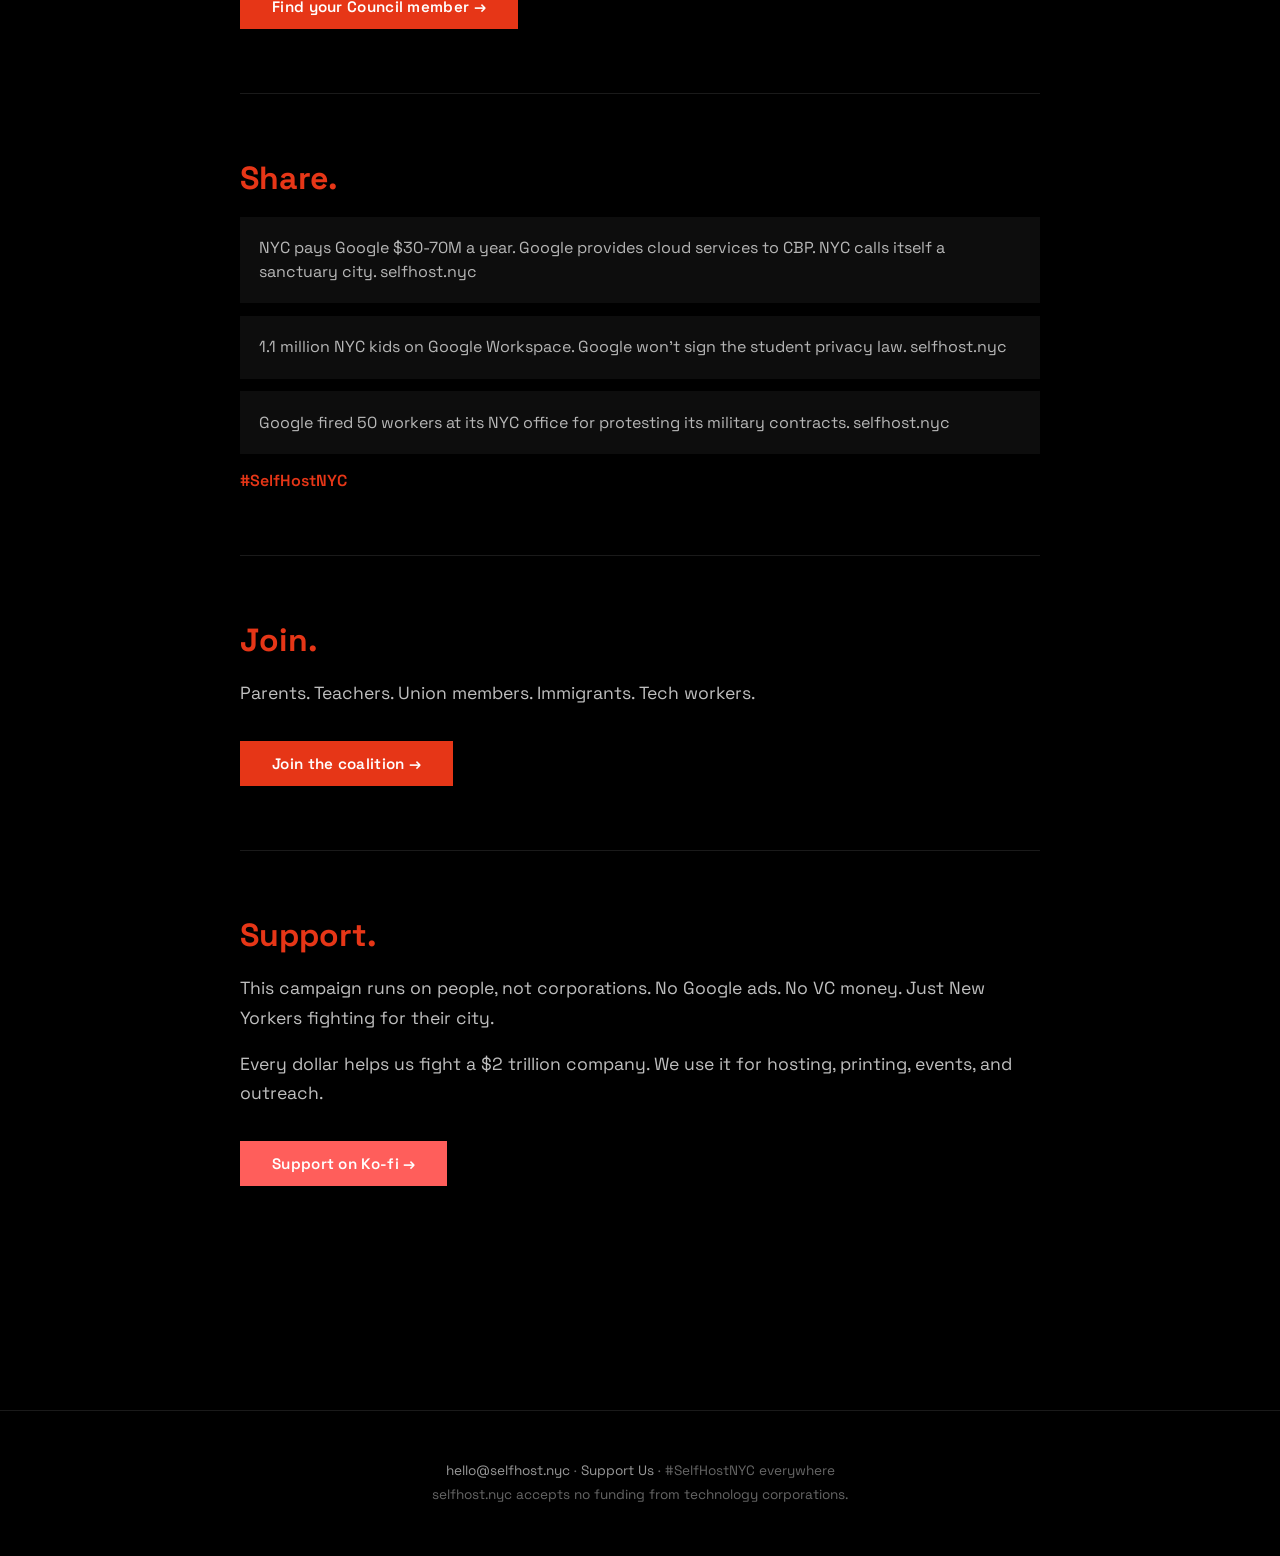
==== commit f4f807a4: "Workers section header update" ====
--- a/index.html
+++ b/index.html
@@ -422,7 +422,7 @@
 <div class="divider"><div class="line"></div></div>
 
 <section class="charge">
-    <div class="charge-header">Google takes your workers.</div>
+    <div class="charge-header">Google doesn't care for its workers.</div>
     <div class="charge-body">
         <p><span class="red">$307 billion</span> in revenue in 2023. Record year. Google laid off <span class="red">12,000</span> people. Locked their accounts before telling them.</p>
         <p>Half of Google's workforce are temps and contractors. Same desks. Lower pay. No security.</p>
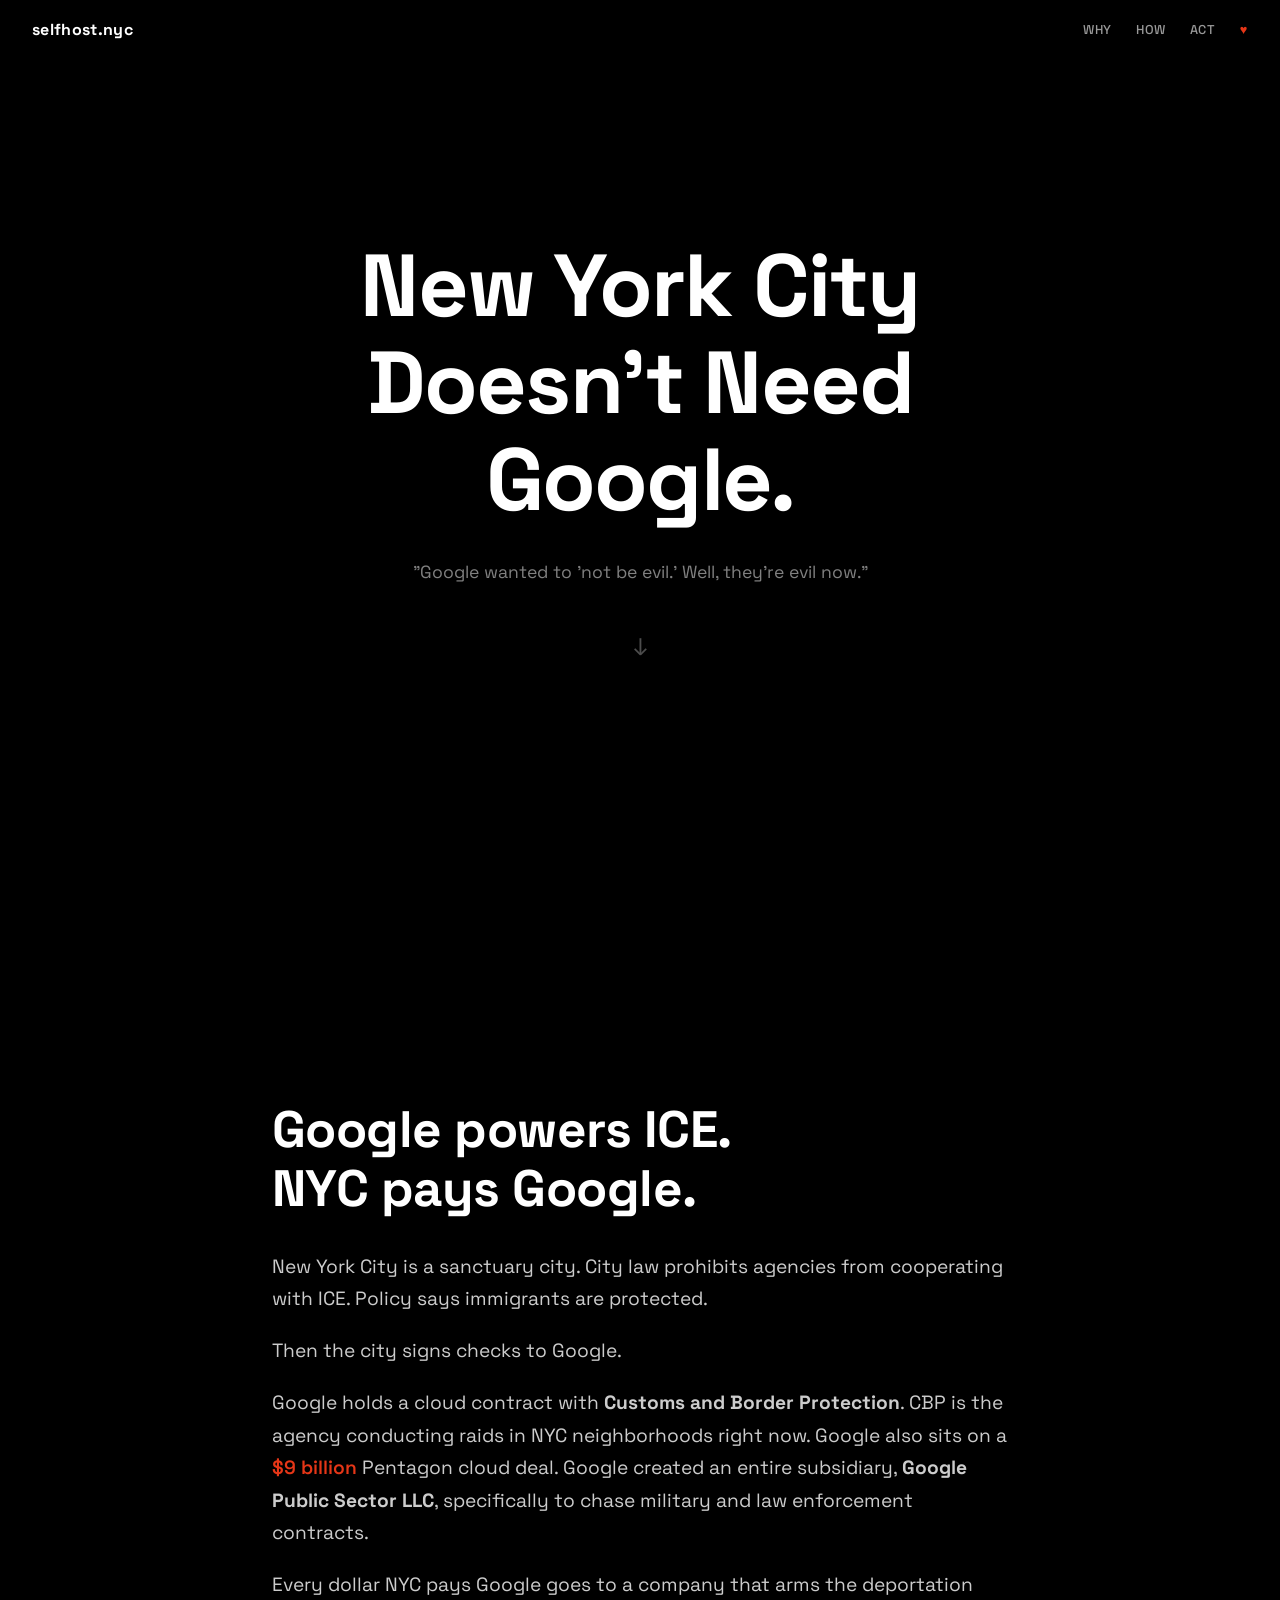
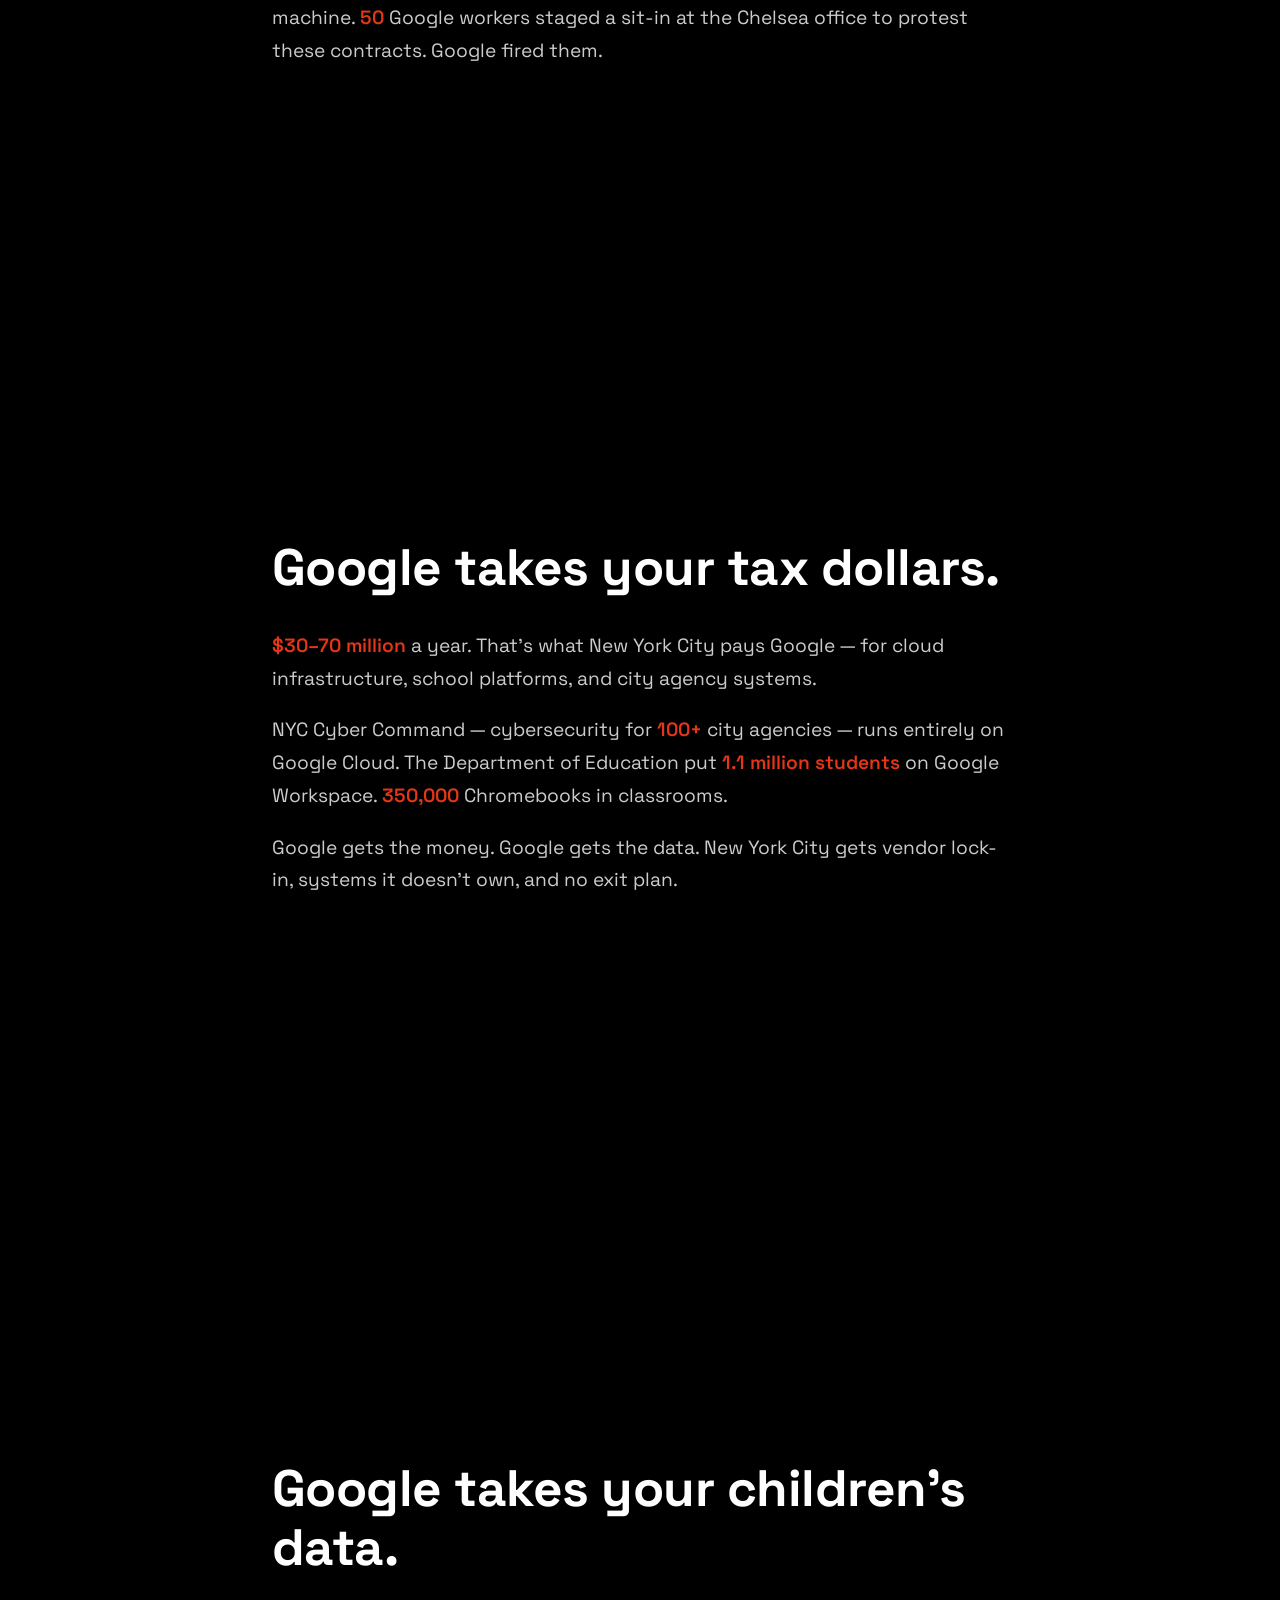
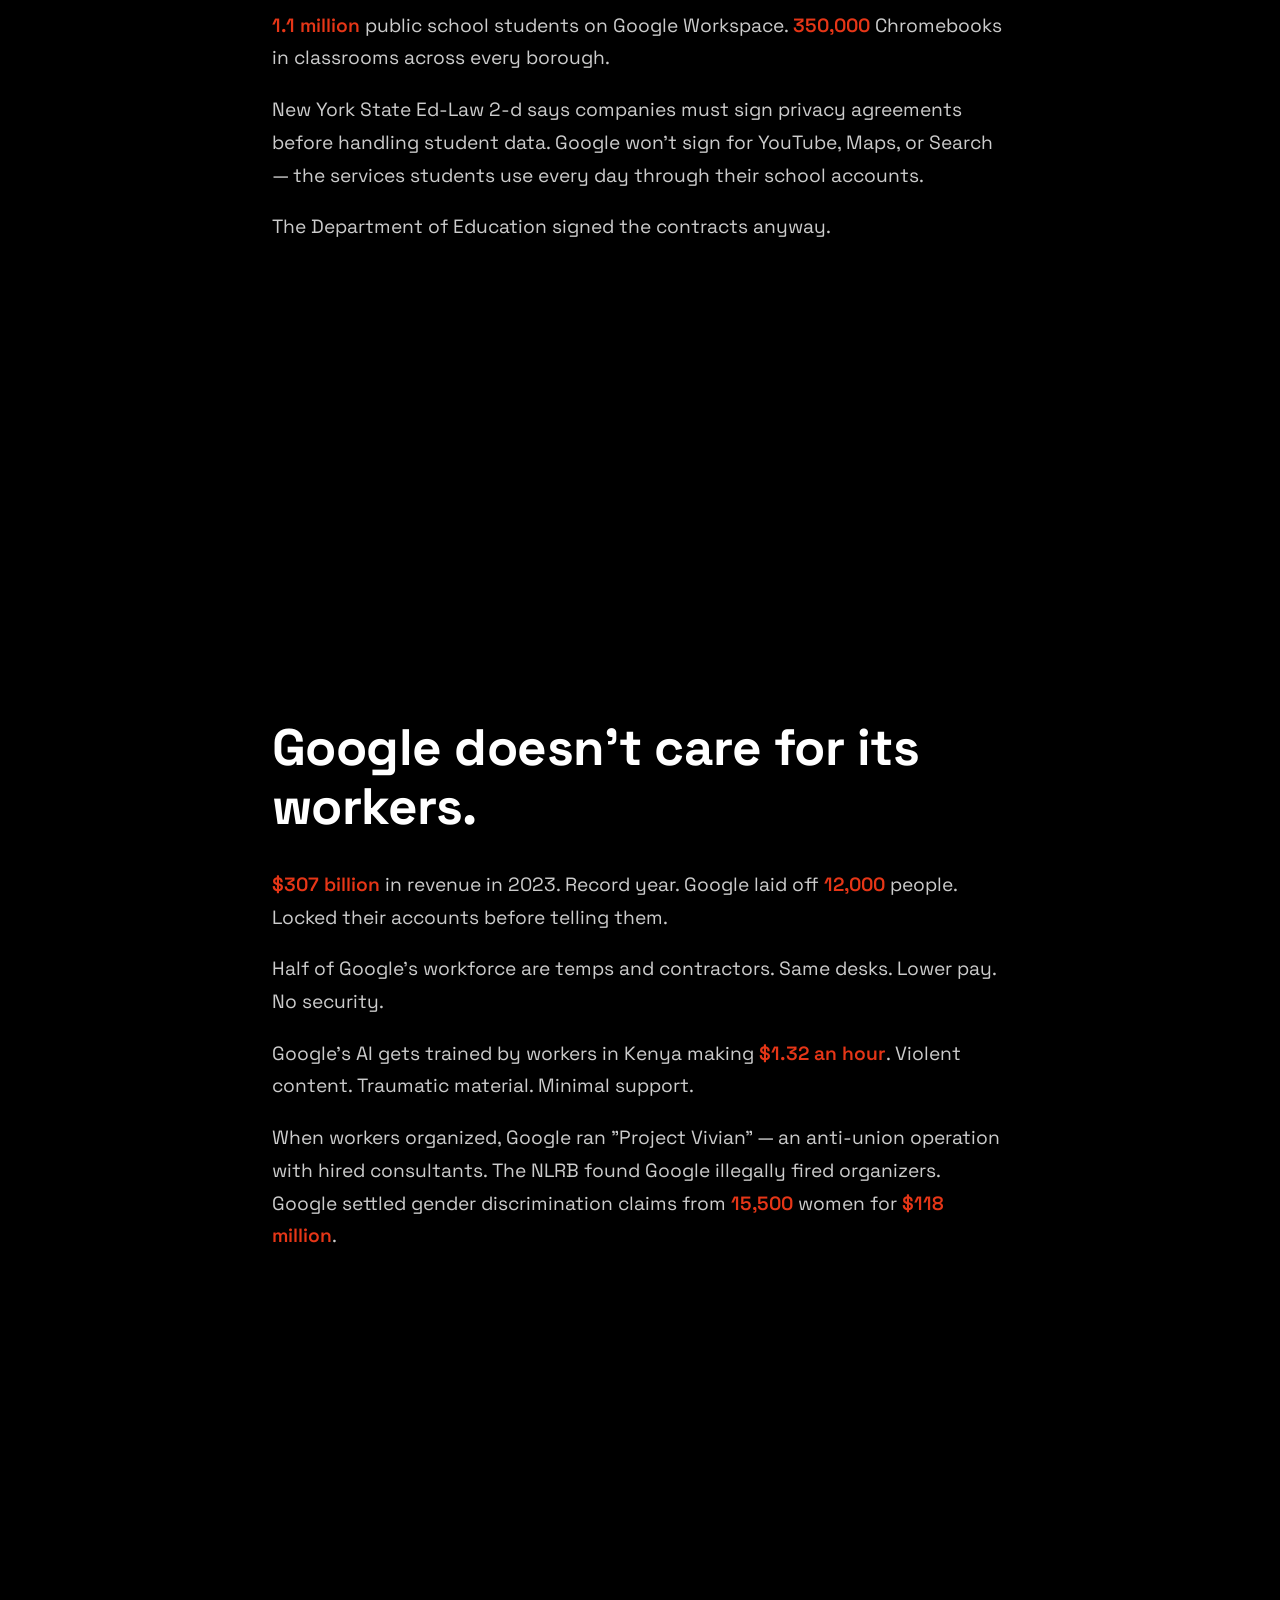
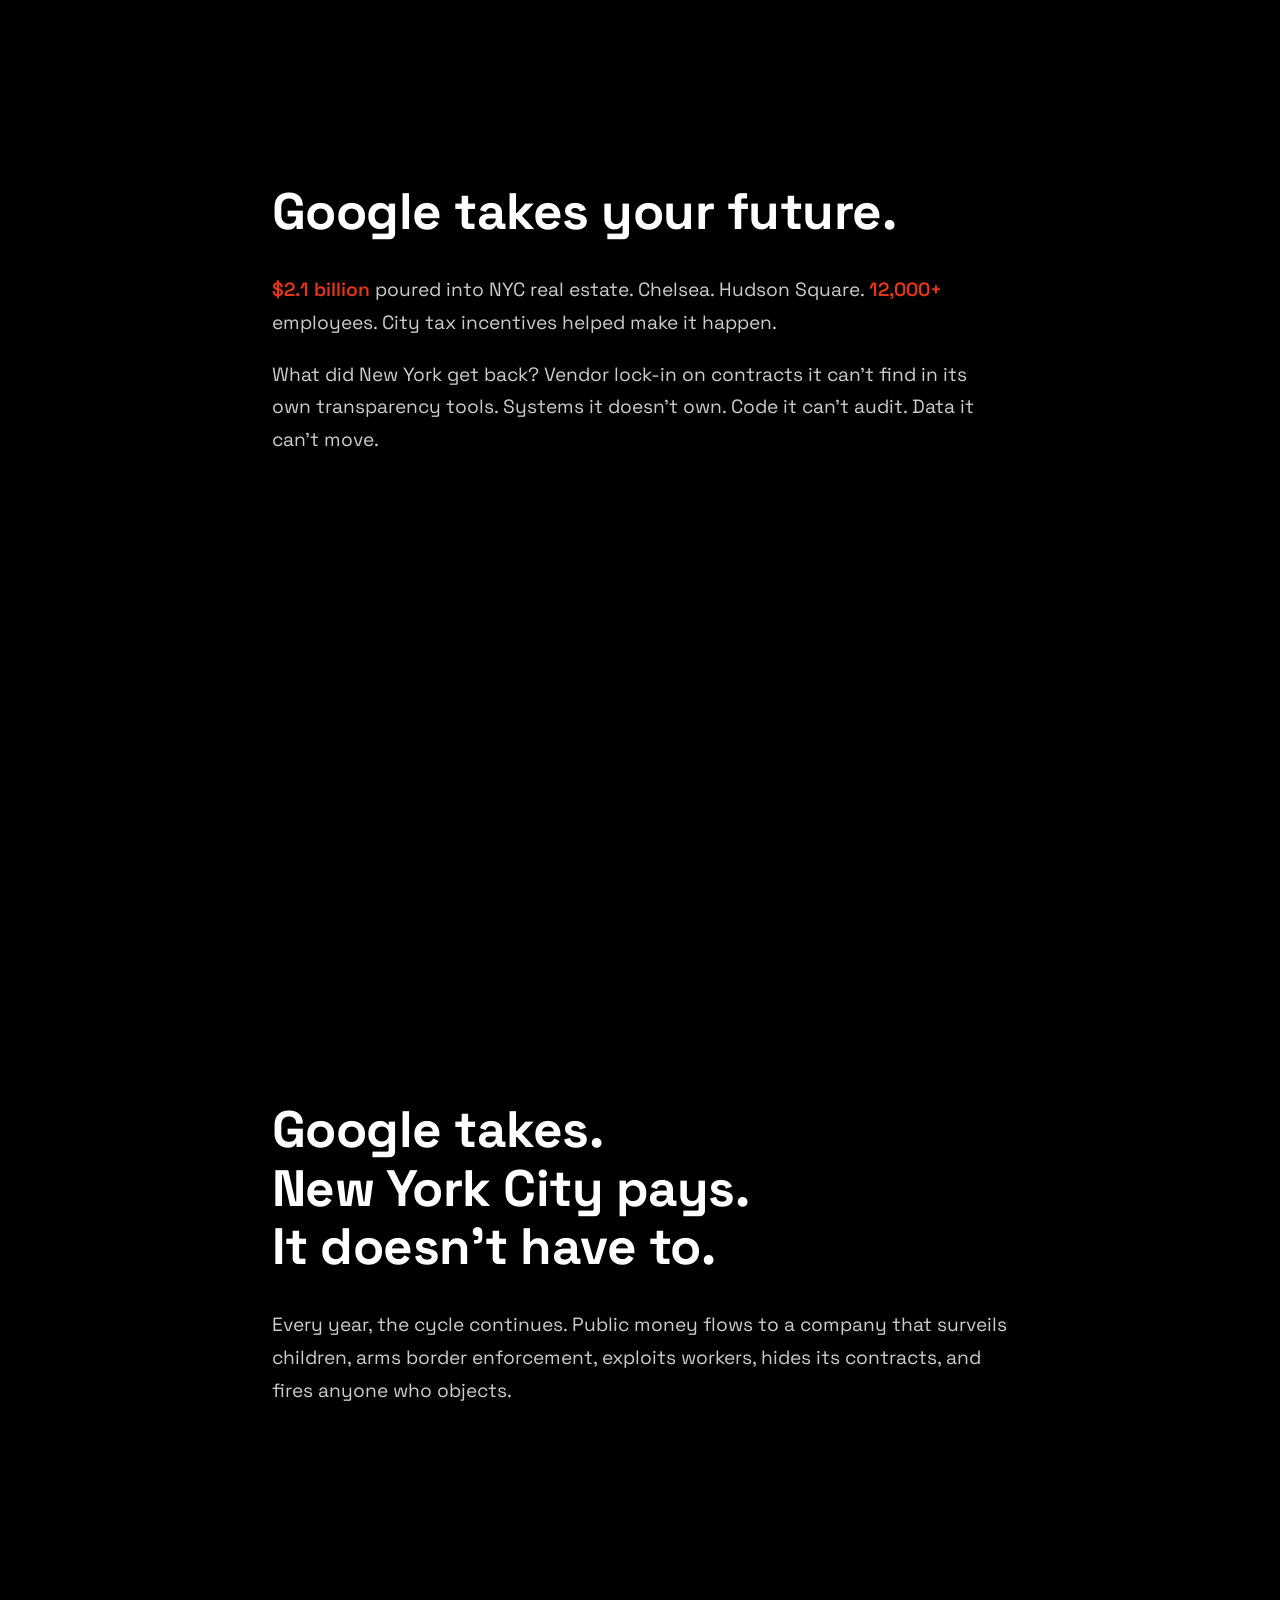
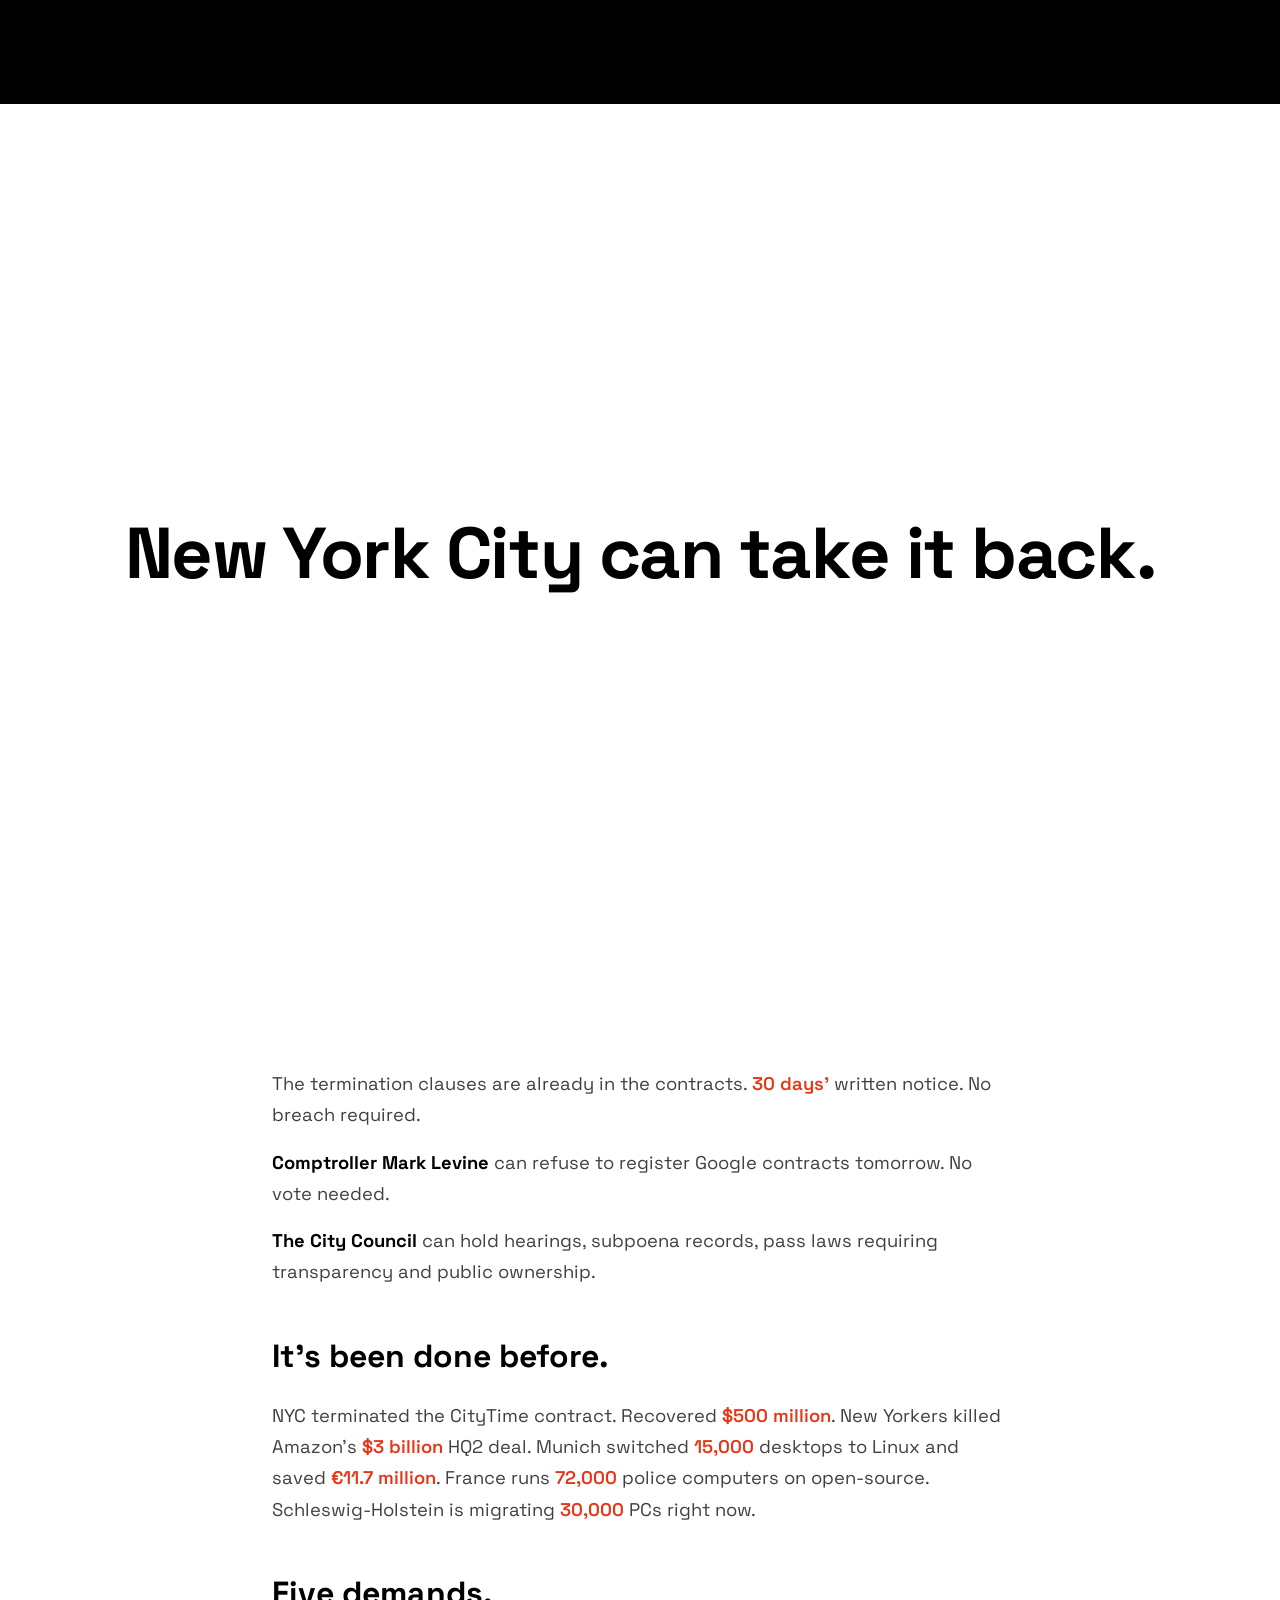
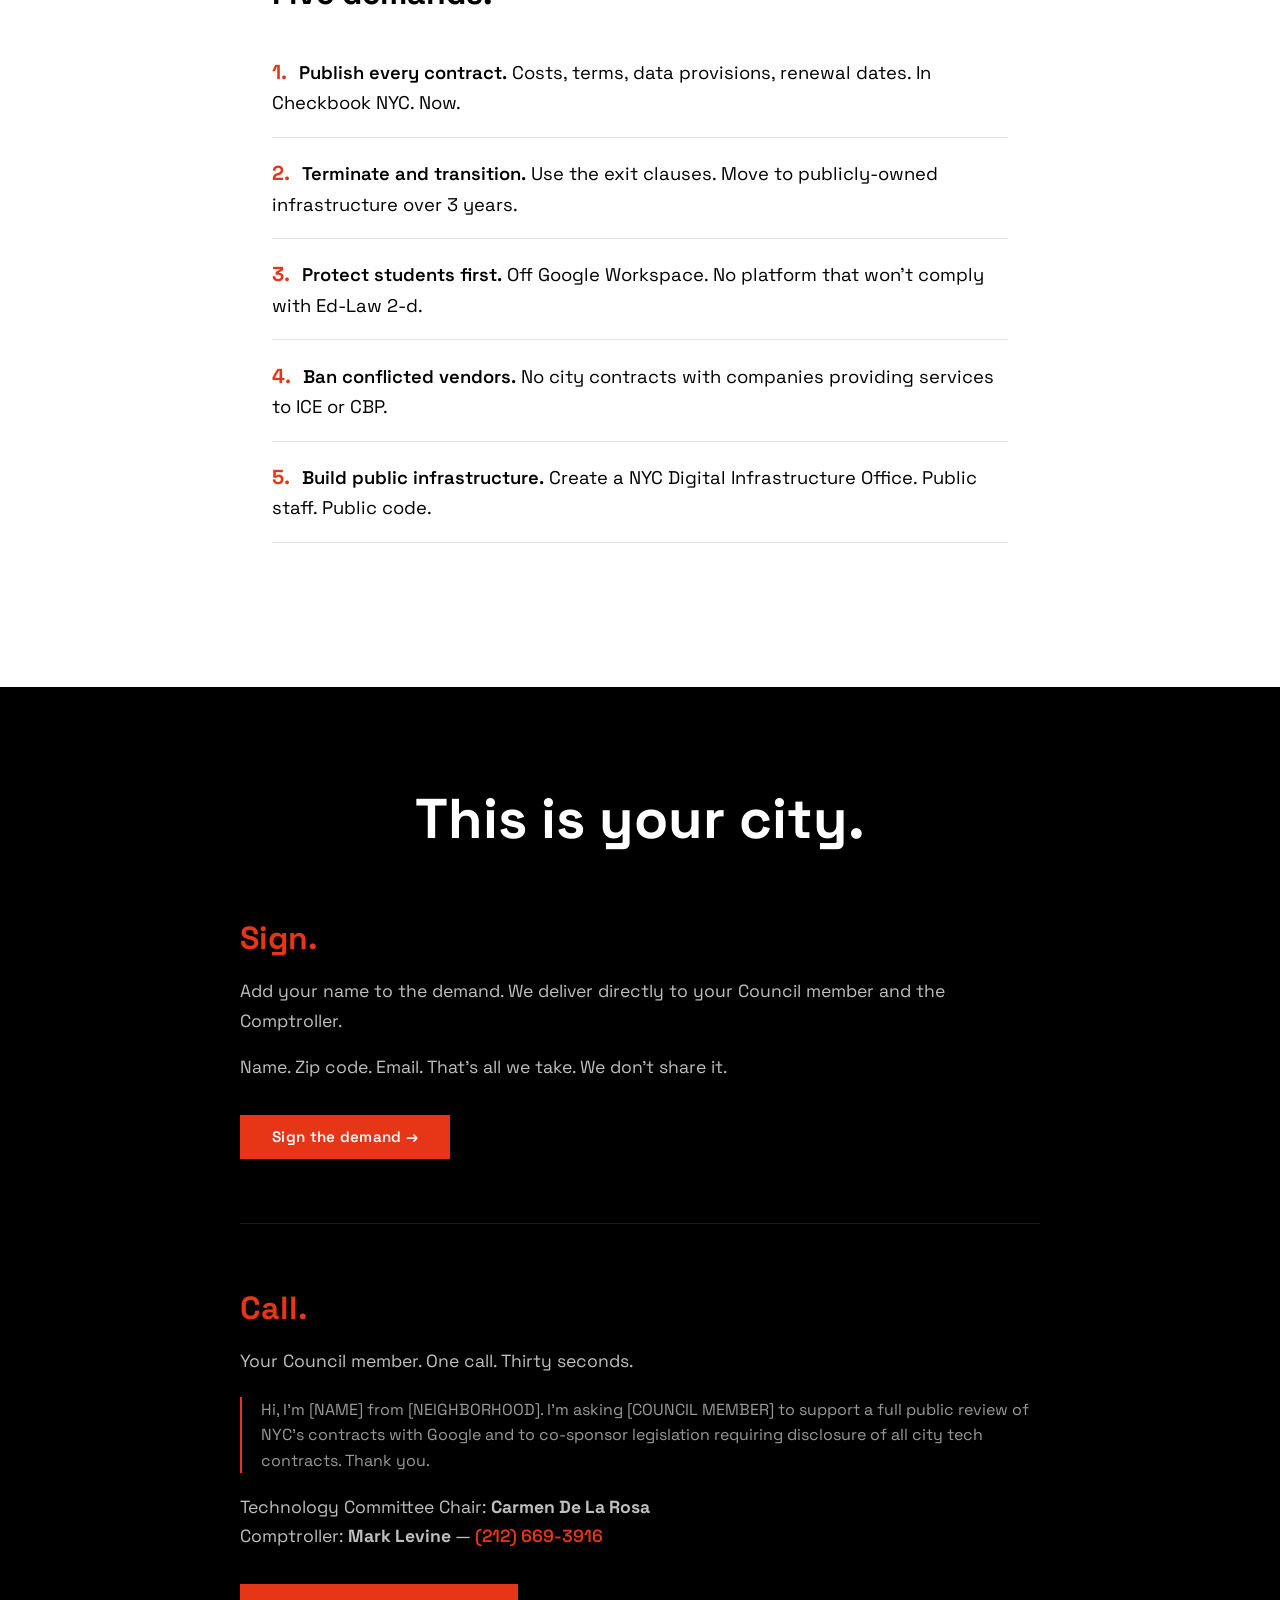
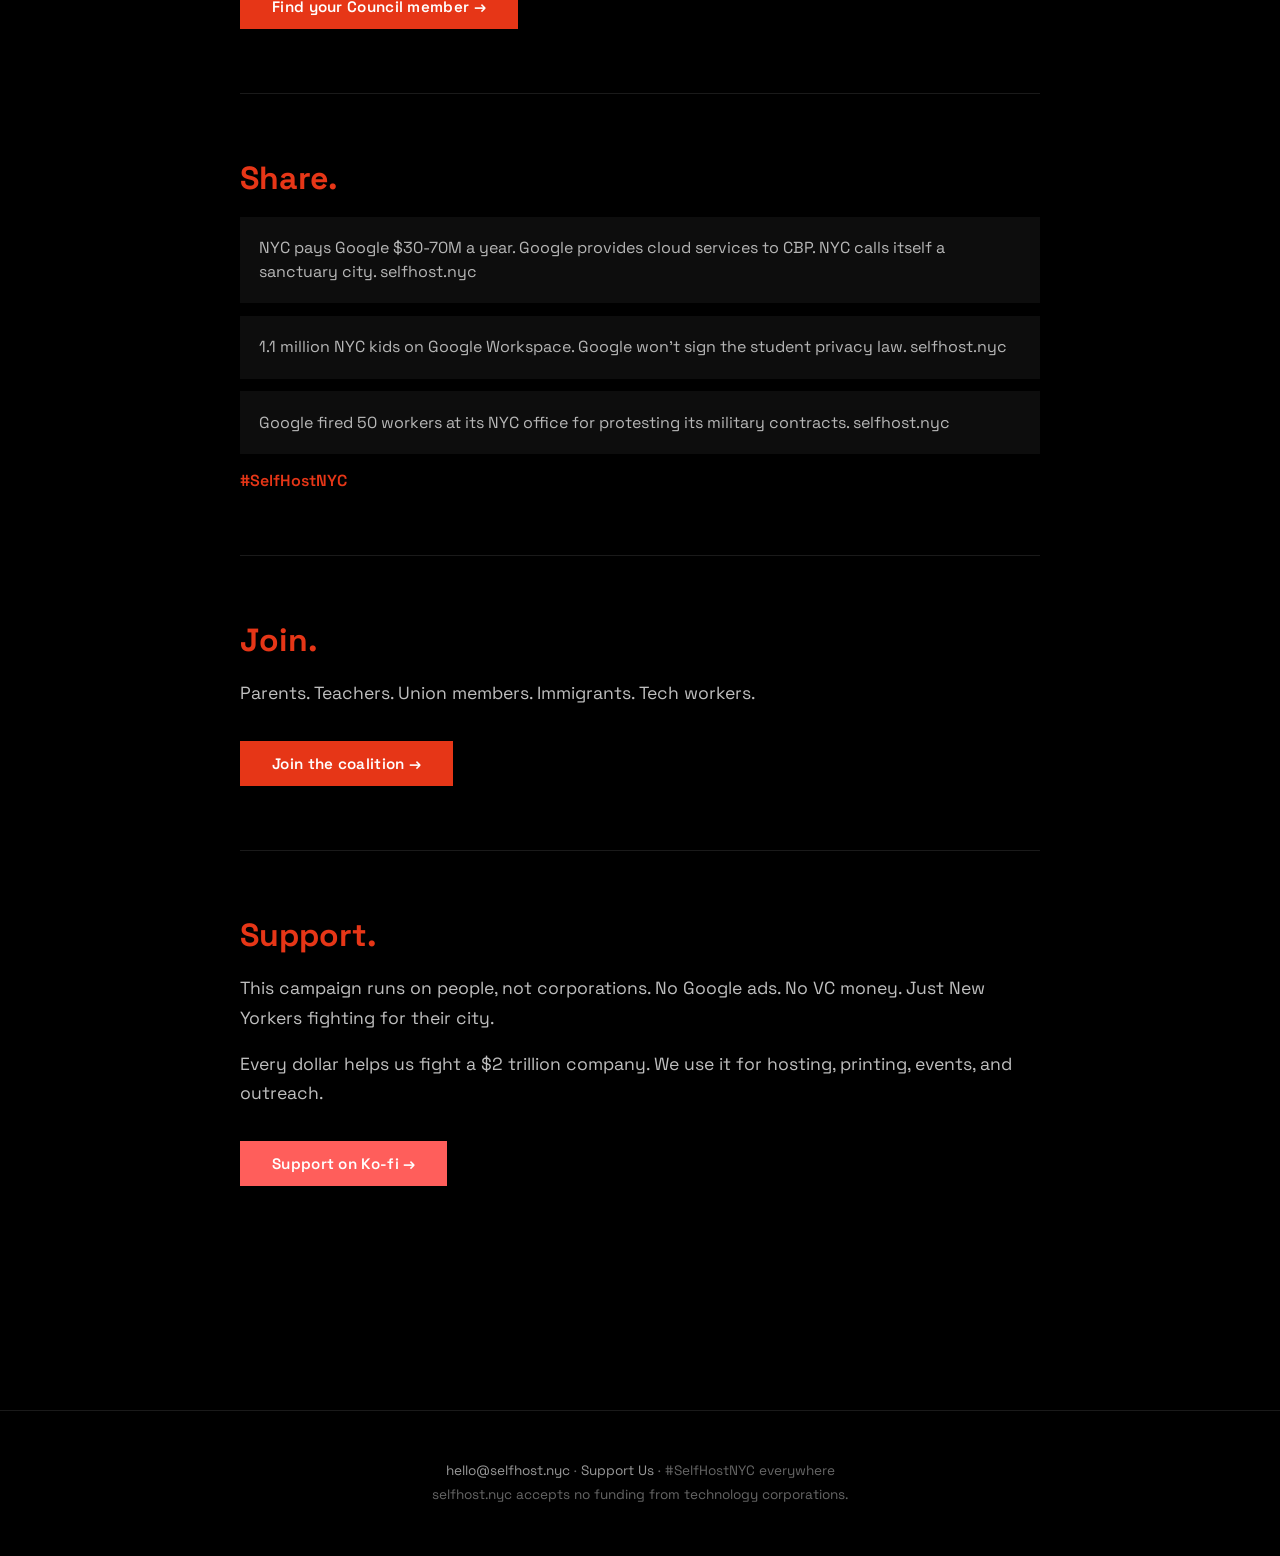
==== commit 8a6cf687: "Add 2025 quote, simplify mobile nav" ====
--- a/index.html
+++ b/index.html
@@ -368,17 +368,17 @@
 <nav id="nav">
     <a href="#top" class="logo">selfhost.nyc</a>
     <div class="links">
-        <a href="#charges">Charges</a>
-        <a href="#exit">Exit</a>
+        <a href="#charges">Why</a>
+        <a href="#exit">How</a>
         <a href="#act">Act</a>
-        <a href="https://ko-fi.com/selfhost" target="_blank" style="color: var(--red);">Support Us</a>
+        <a href="https://ko-fi.com/selfhost" target="_blank" style="color: var(--red);">♥</a>
     </div>
 </nav>
 
 <!-- HERO -->
 <section class="hero" id="top">
     <h1>New York City Doesn't Need Google.</h1>
-    <p class="subtitle">Google powers ICE. NYC pays Google. That's the problem.</p>
+    <p class="subtitle">"Google wanted to 'not be evil.' Well, they're evil now."</p>
     <div class="arrow">↓</div>
 </section>
 
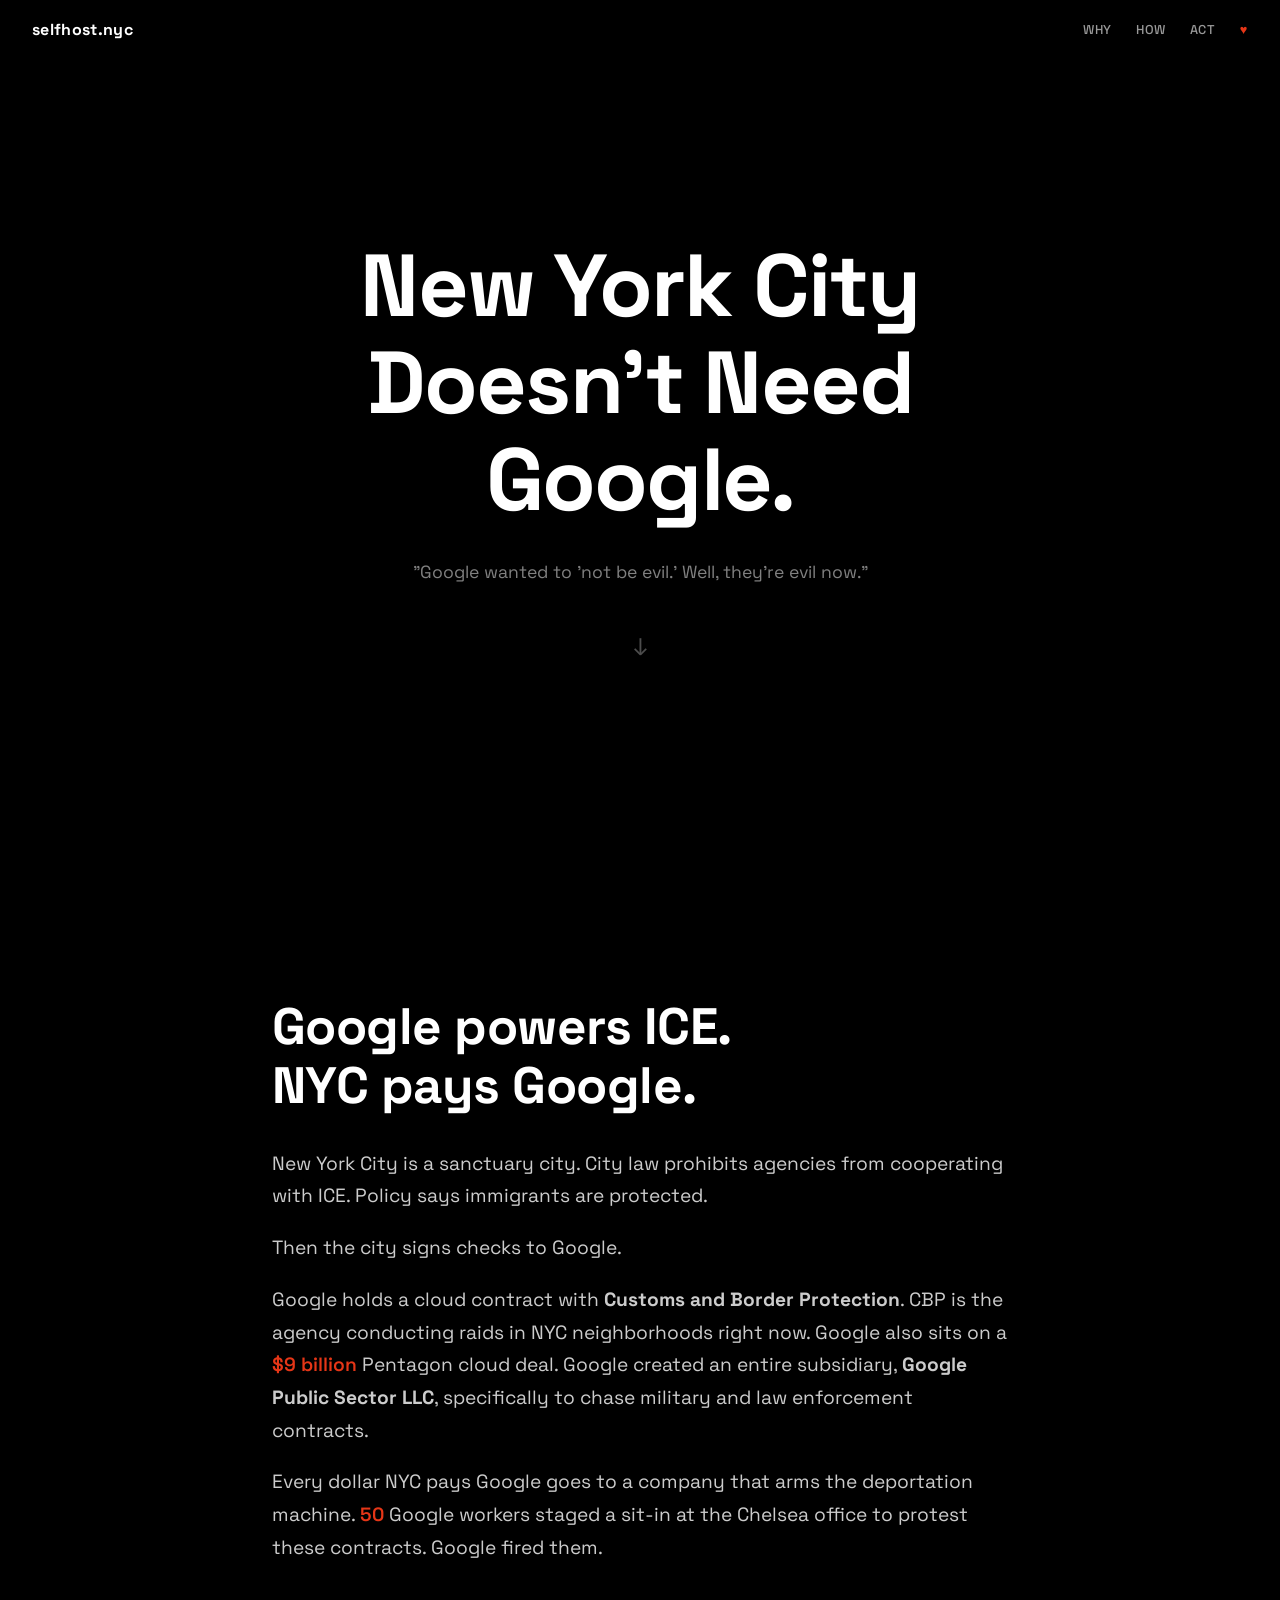
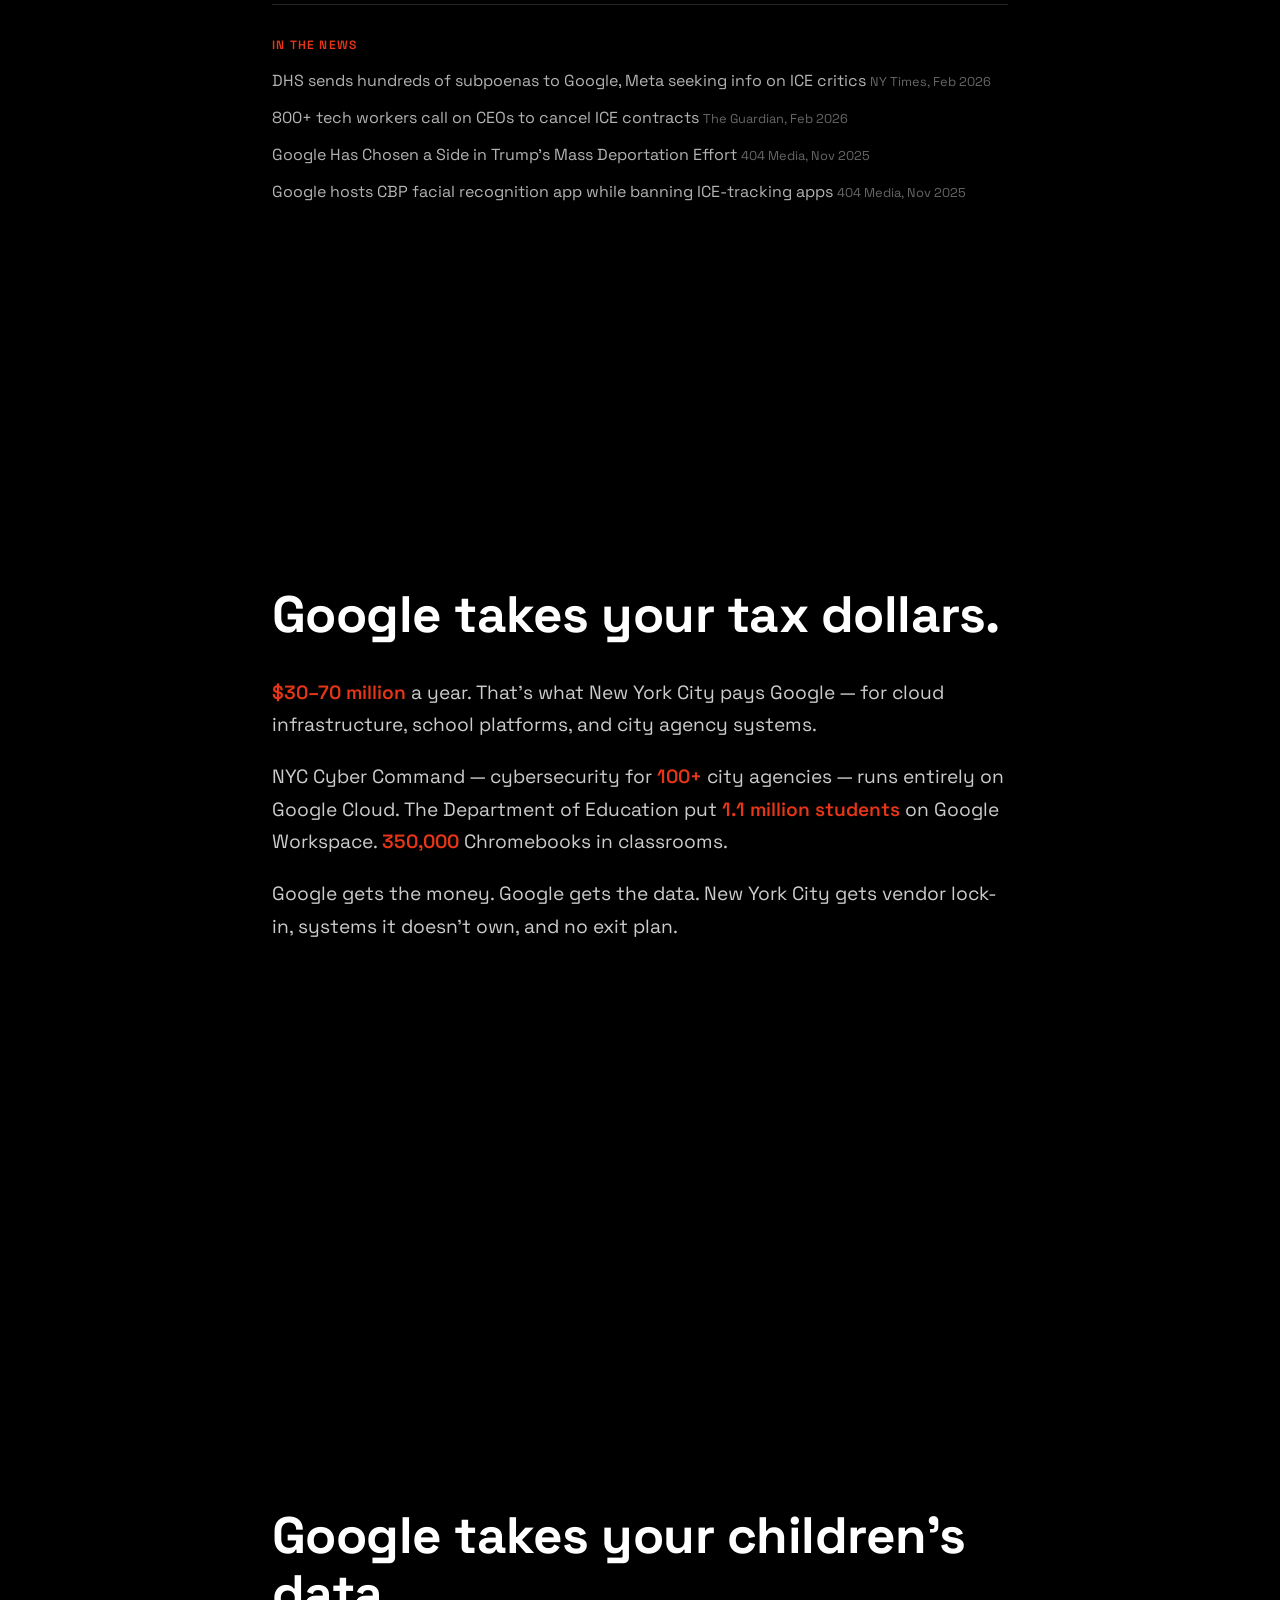
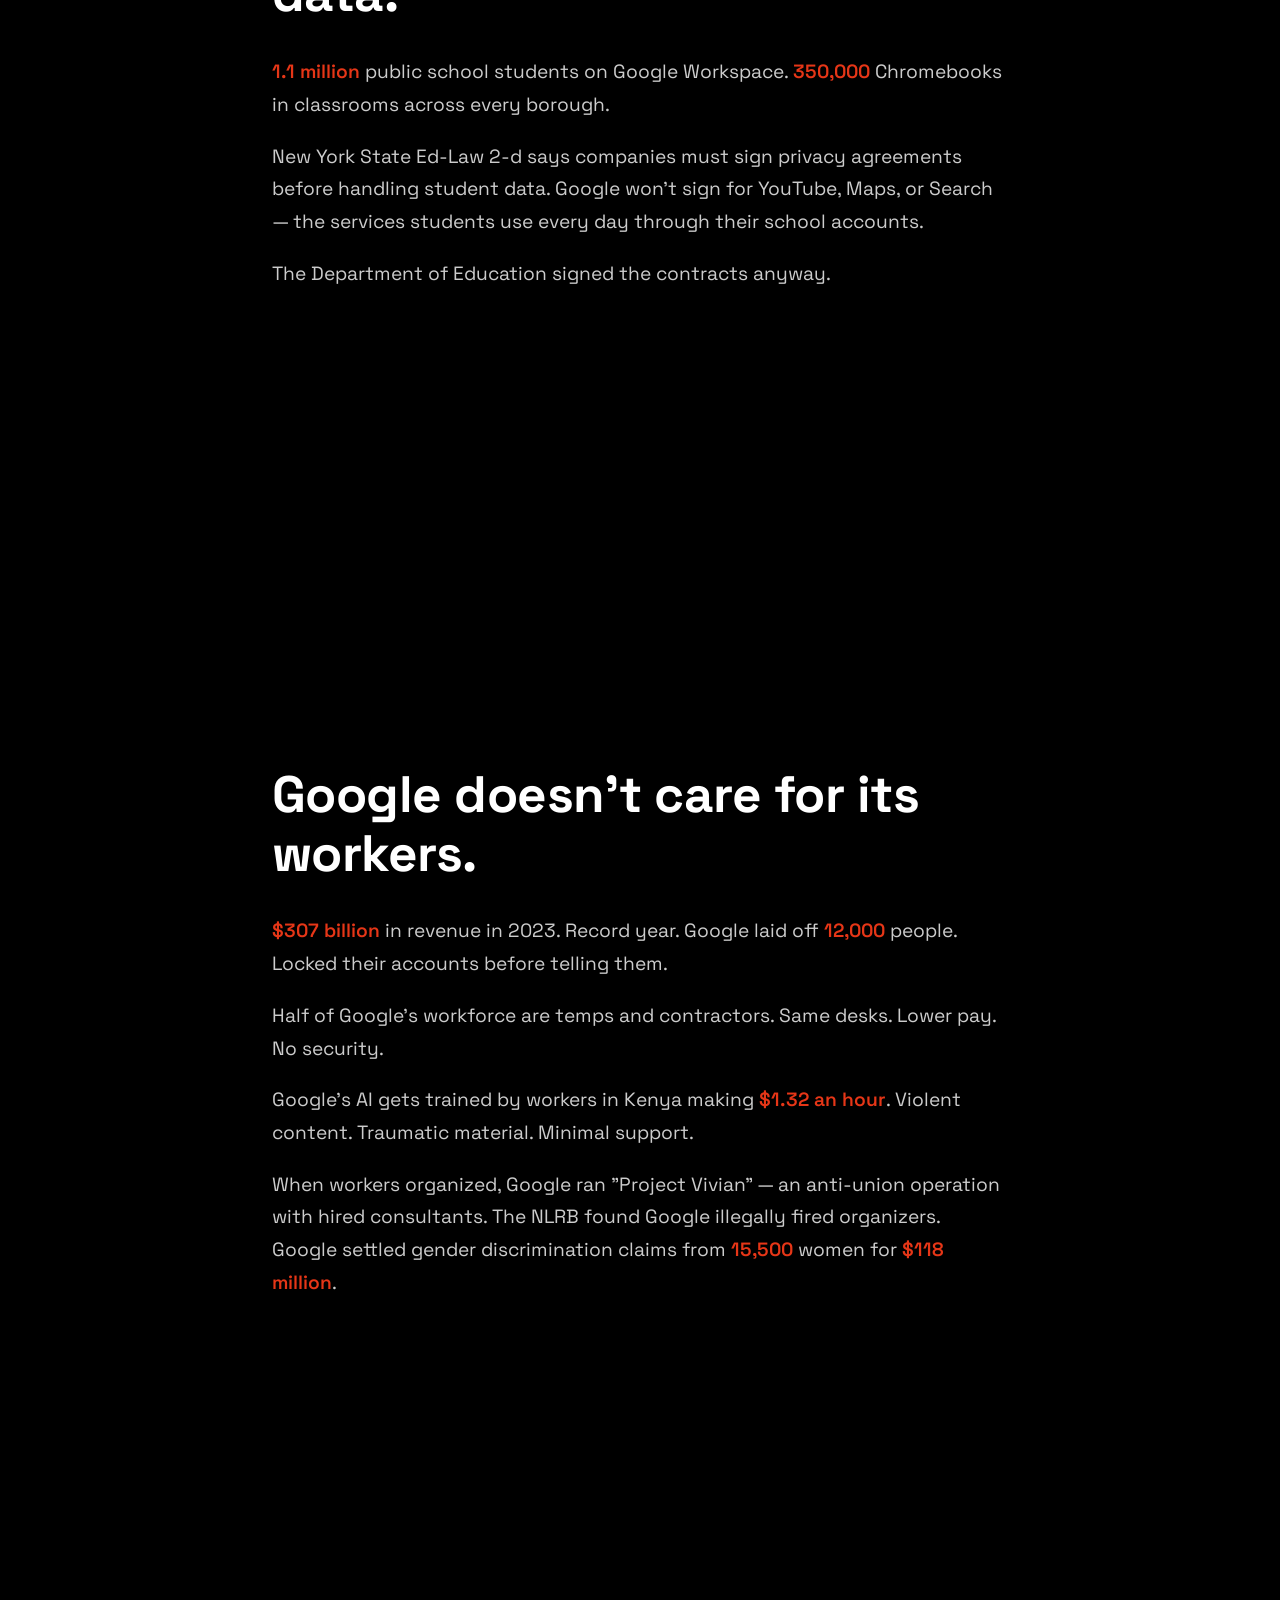
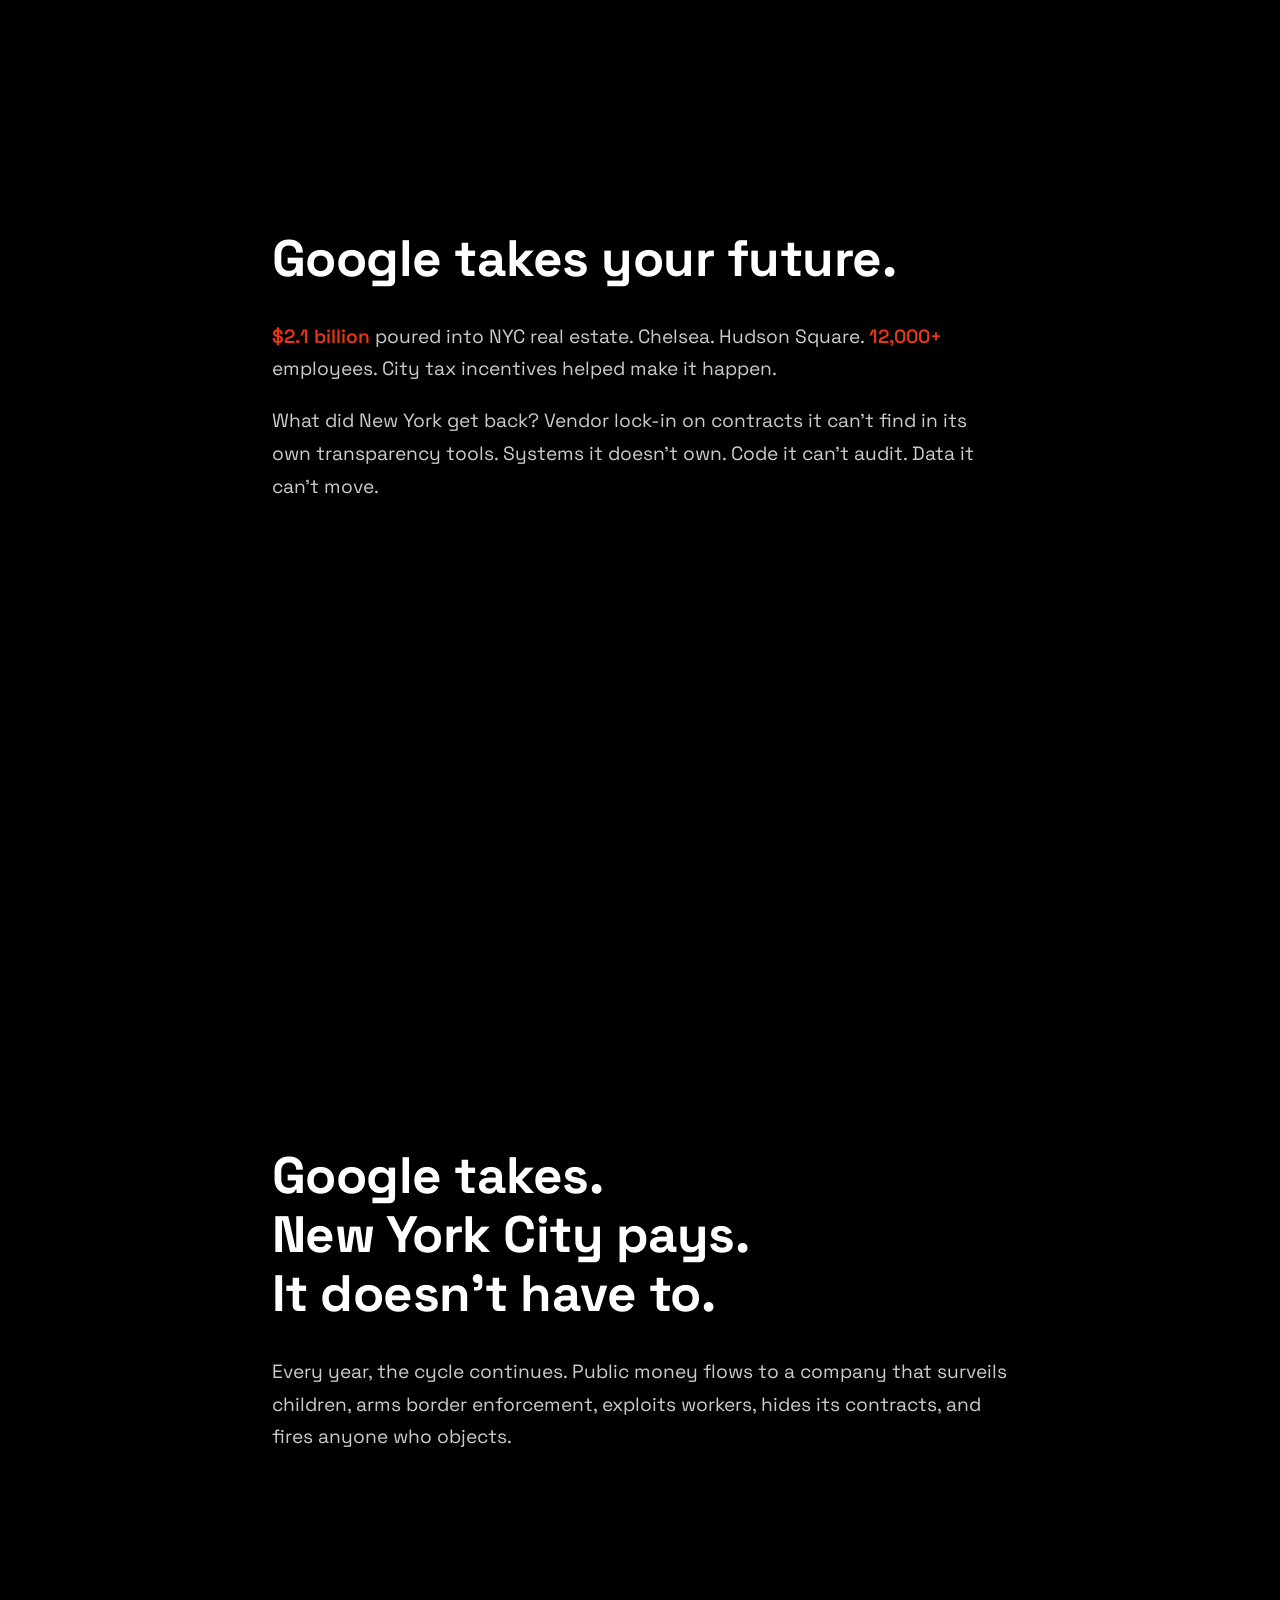
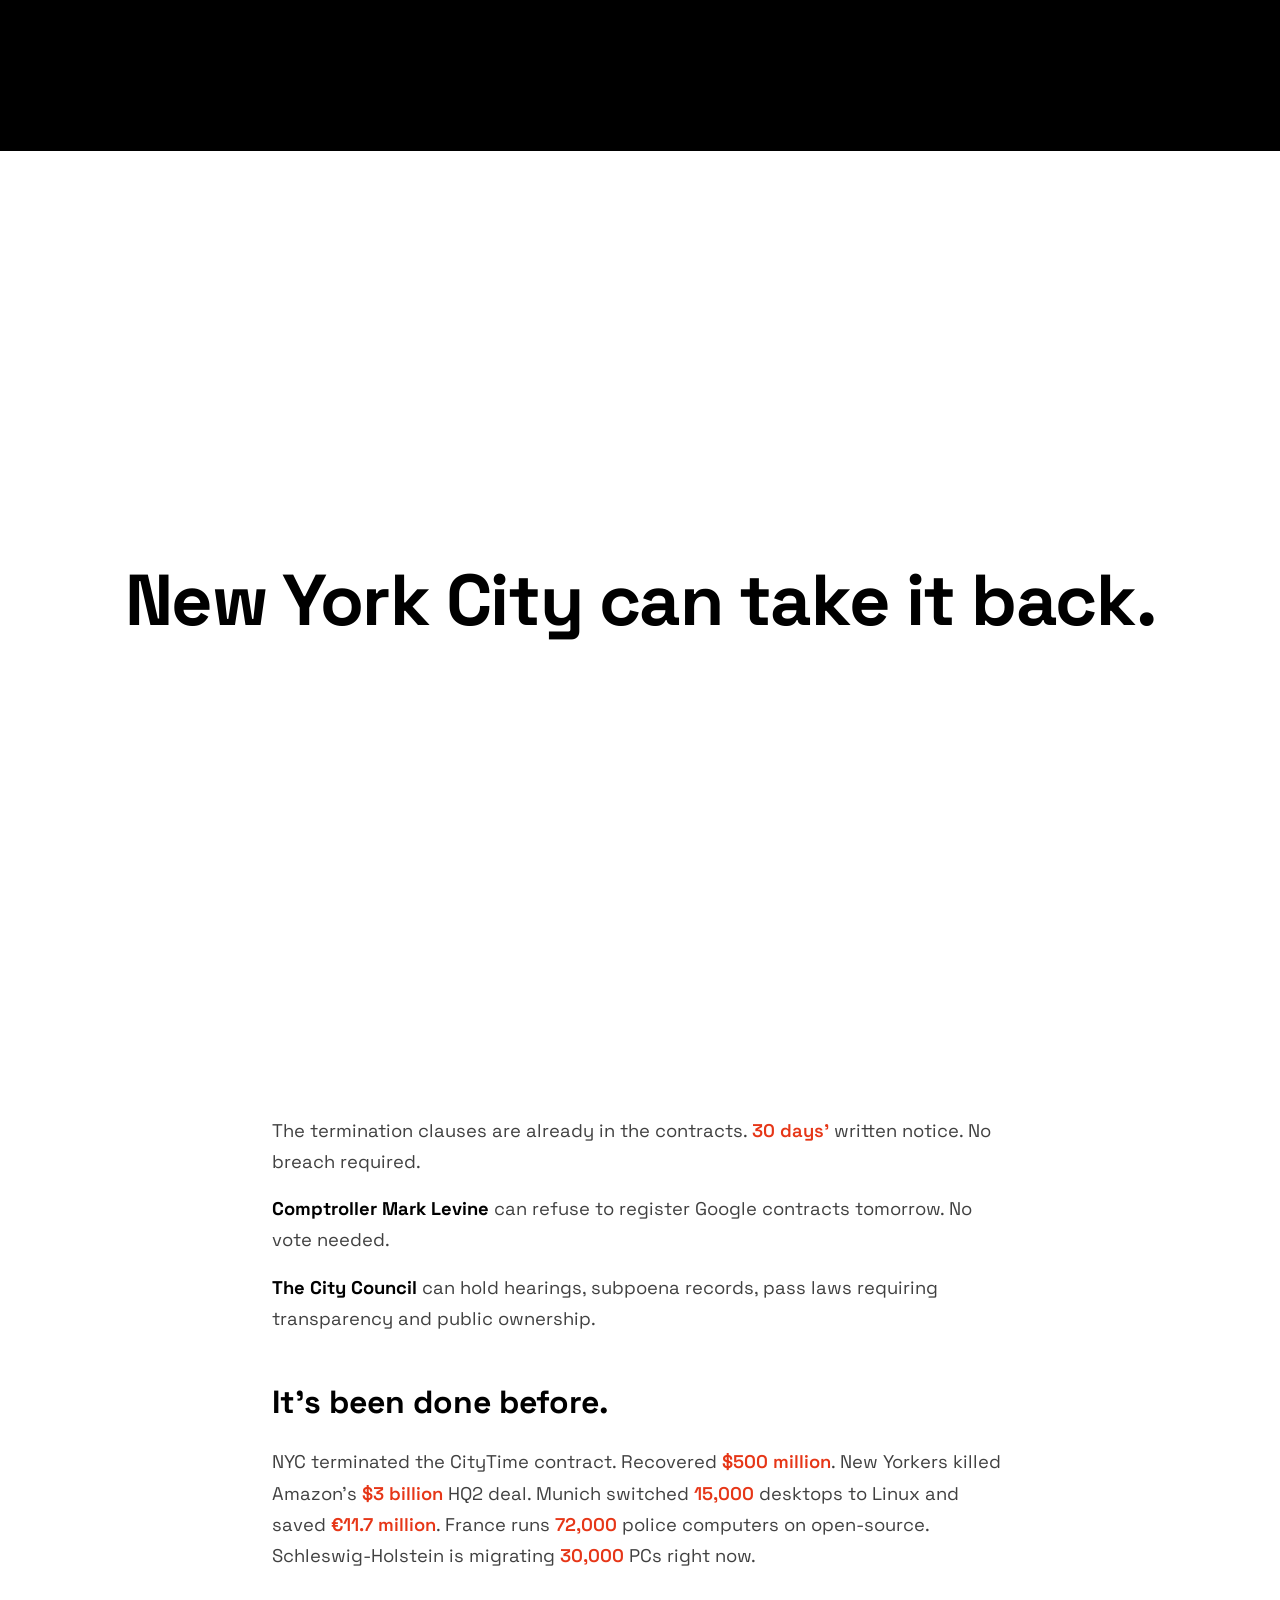
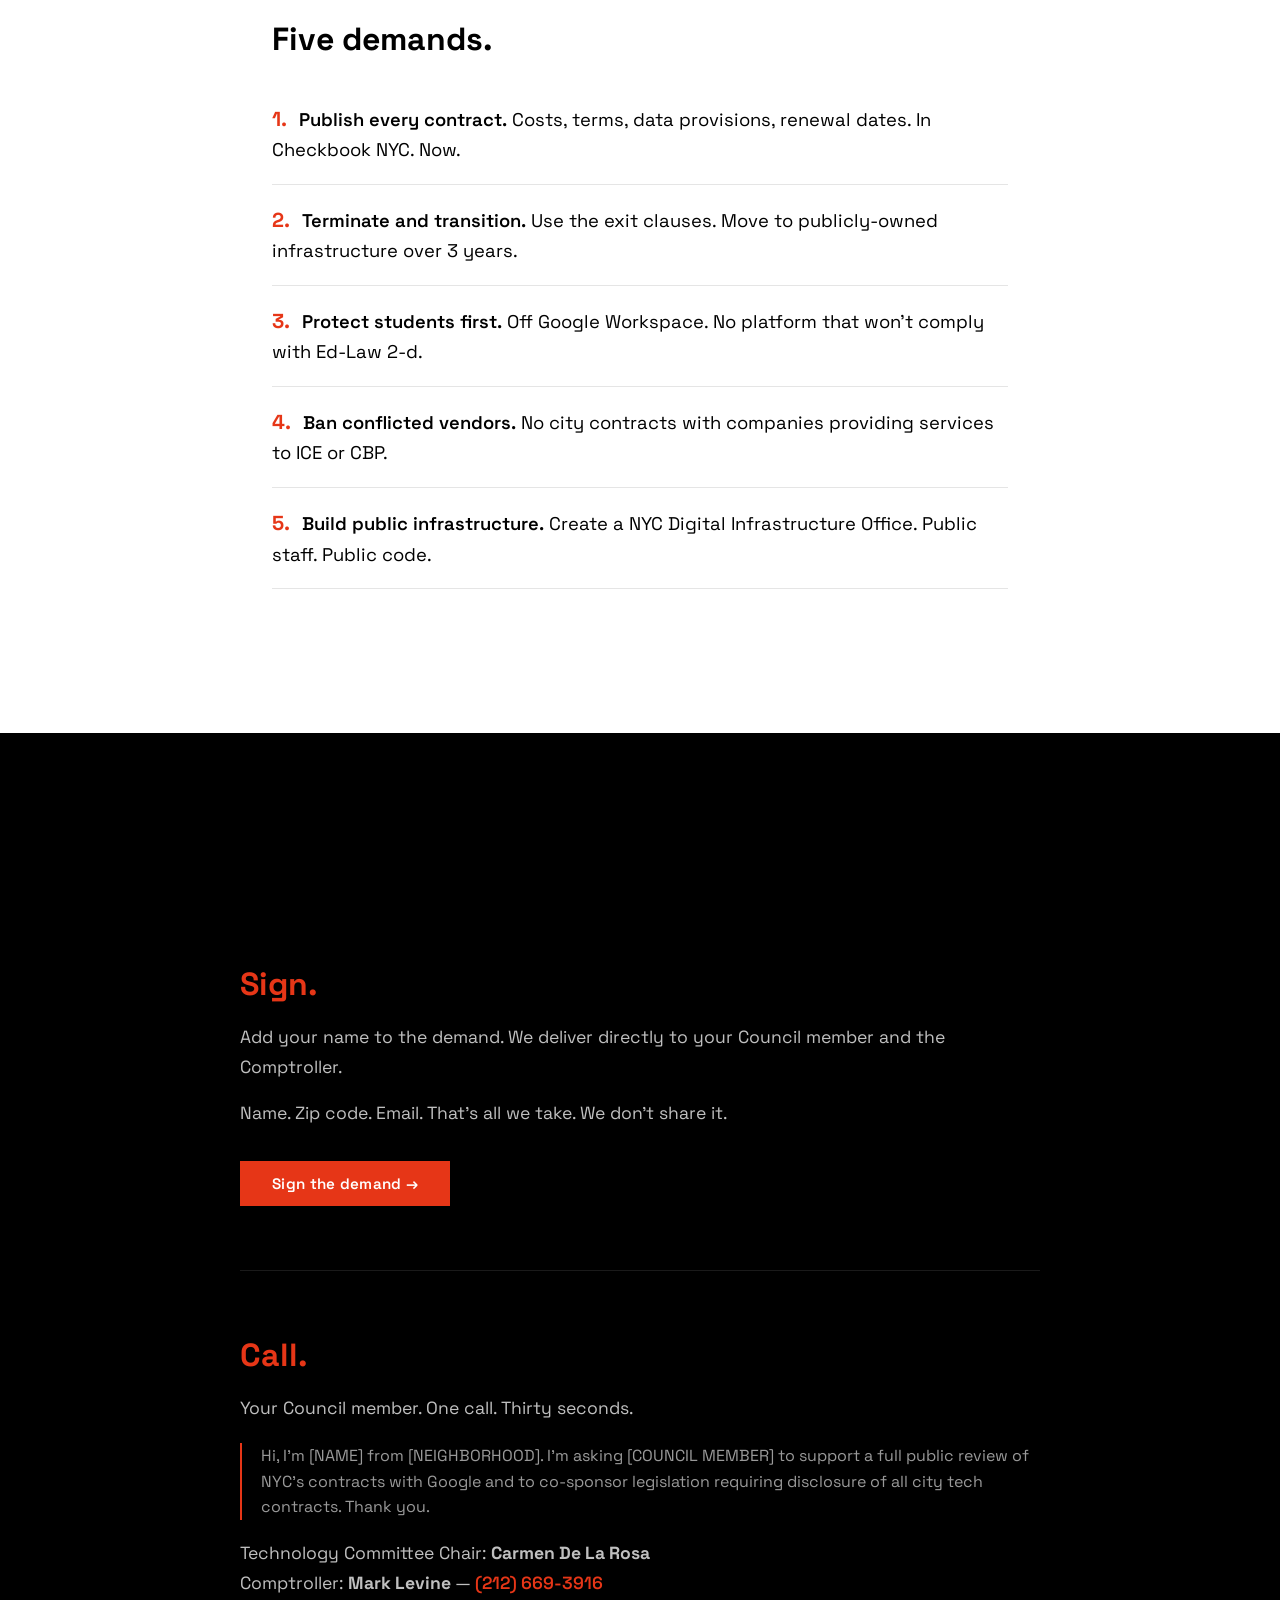
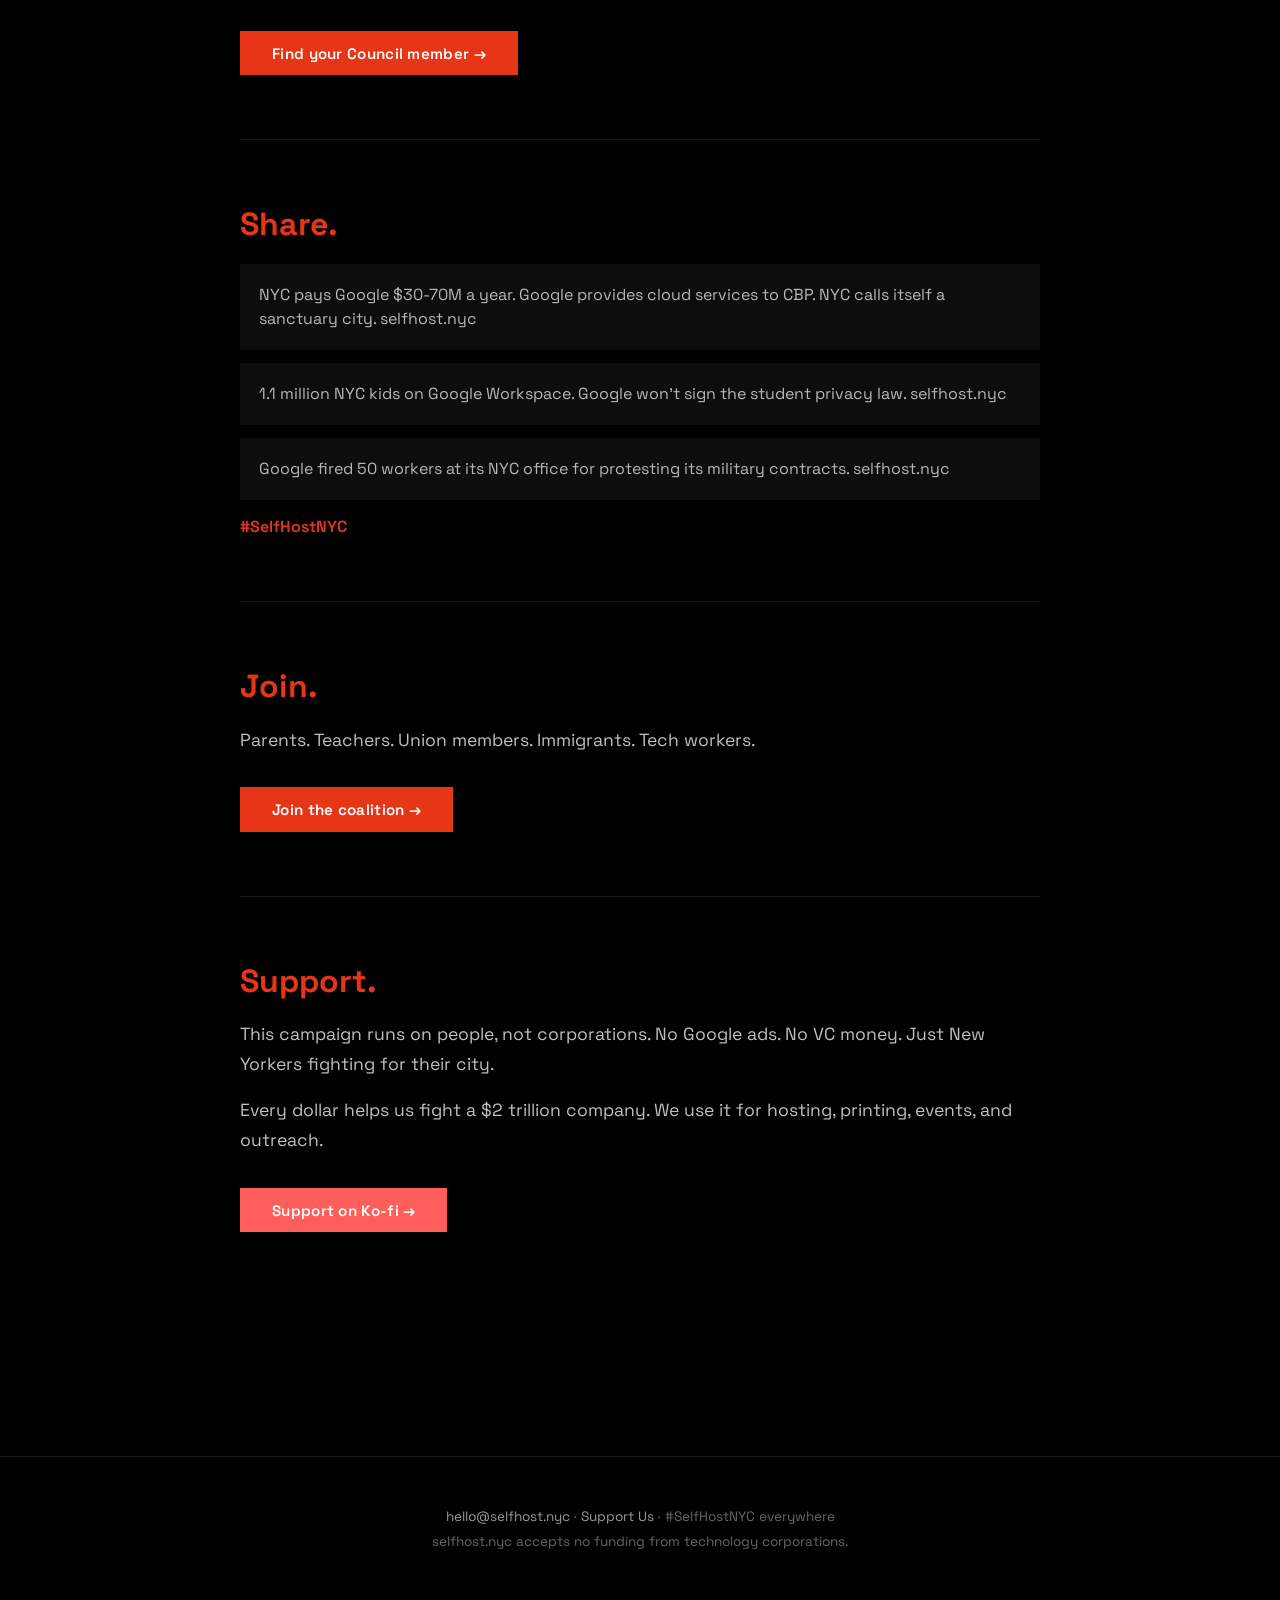
==== commit 14f4a6ca: "Add In the News section with recent Google/ICE coverage" ====
--- a/index.html
+++ b/index.html
@@ -165,6 +165,41 @@
         /* Red numbers */
         .red { color: var(--red); font-weight: 600; }
 
+        /* Headlines */
+        .headlines {
+            margin-top: 2.5rem;
+            padding-top: 2rem;
+            border-top: 1px solid rgba(255,255,255,0.15);
+        }
+        .headlines-title {
+            font-size: 0.75rem;
+            font-weight: 600;
+            letter-spacing: 0.1em;
+            text-transform: uppercase;
+            color: var(--red);
+            margin-bottom: 1rem;
+        }
+        .headlines ul {
+            list-style: none;
+        }
+        .headlines li {
+            margin-bottom: 0.8rem;
+            font-size: clamp(0.9rem, 1.4vw, 1rem);
+            line-height: 1.5;
+        }
+        .headlines a {
+            color: rgba(255,255,255,0.7);
+            text-decoration: none;
+            transition: color 0.2s;
+        }
+        .headlines a:hover {
+            color: var(--white);
+        }
+        .headlines .source {
+            color: rgba(255,255,255,0.4);
+            font-size: 0.8em;
+        }
+
         /* RED DIVIDER */
         .divider {
             display: flex;
@@ -394,6 +429,15 @@
         <p>Then the city signs checks to Google.</p>
         <p>Google holds a cloud contract with <strong>Customs and Border Protection</strong>. CBP is the agency conducting raids in NYC neighborhoods right now. Google also sits on a <span class="red">$9 billion</span> Pentagon cloud deal. Google created an entire subsidiary, <strong>Google Public Sector LLC</strong>, specifically to chase military and law enforcement contracts.</p>
         <p>Every dollar NYC pays Google goes to a company that arms the deportation machine. <span class="red">50</span> Google workers staged a sit-in at the Chelsea office to protest these contracts. Google fired them.</p>
+        <div class="headlines">
+            <div class="headlines-title">In the News</div>
+            <ul>
+                <li><a href="https://www.nytimes.com/2026/02/13/us/dhs-subpoenas-ice-critics.html" target="_blank">DHS sends hundreds of subpoenas to Google, Meta seeking info on ICE critics</a> <span class="source">NY Times, Feb 2026</span></li>
+                <li><a href="https://www.theguardian.com/technology/google" target="_blank">800+ tech workers call on CEOs to cancel ICE contracts</a> <span class="source">The Guardian, Feb 2026</span></li>
+                <li><a href="https://www.404media.co/google-has-chosen-a-side-in-trumps-mass-deportation-effort/" target="_blank">Google Has Chosen a Side in Trump's Mass Deportation Effort</a> <span class="source">404 Media, Nov 2025</span></li>
+                <li><a href="https://www.404media.co/cbp-quietly-launches-face-scanning-app-for-local-cops-to-do-immigration-enforcement/" target="_blank">Google hosts CBP facial recognition app while banning ICE-tracking apps</a> <span class="source">404 Media, Nov 2025</span></li>
+            </ul>
+        </div>
     </div>
 </section>
 
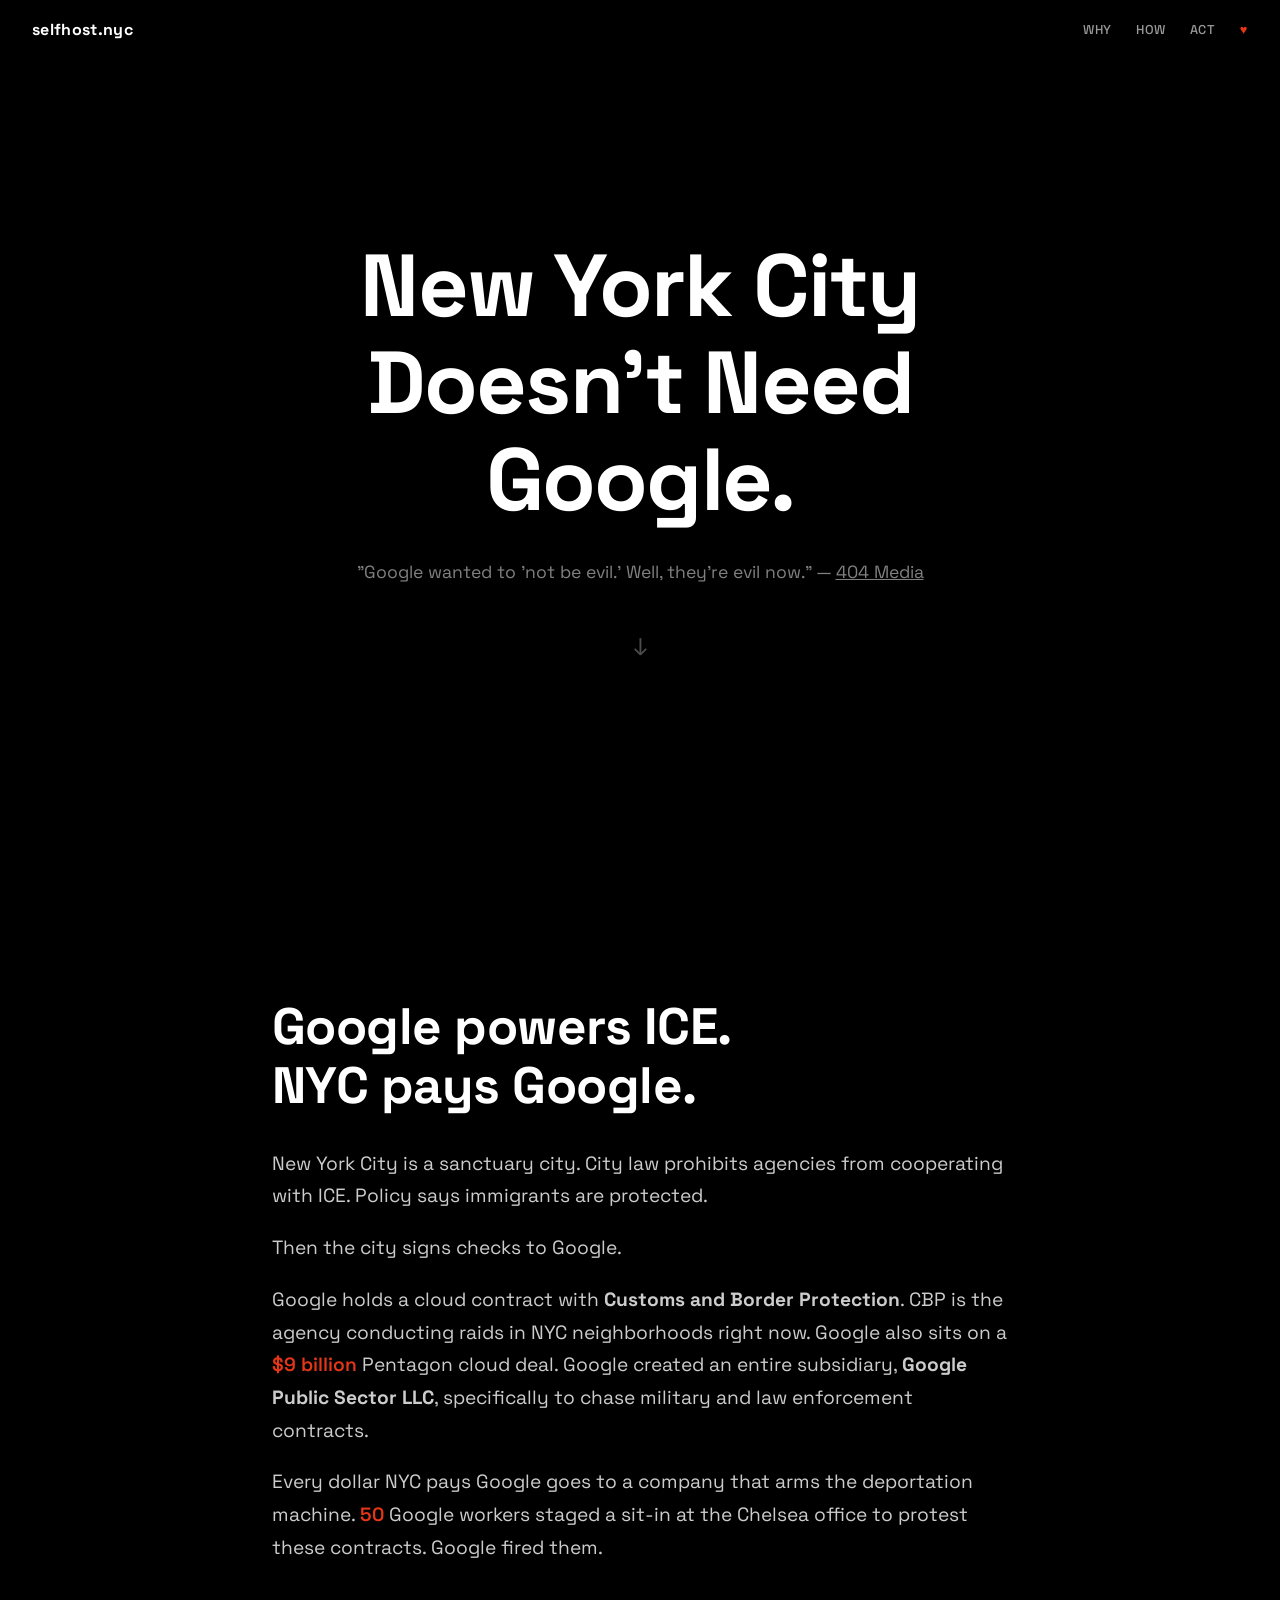
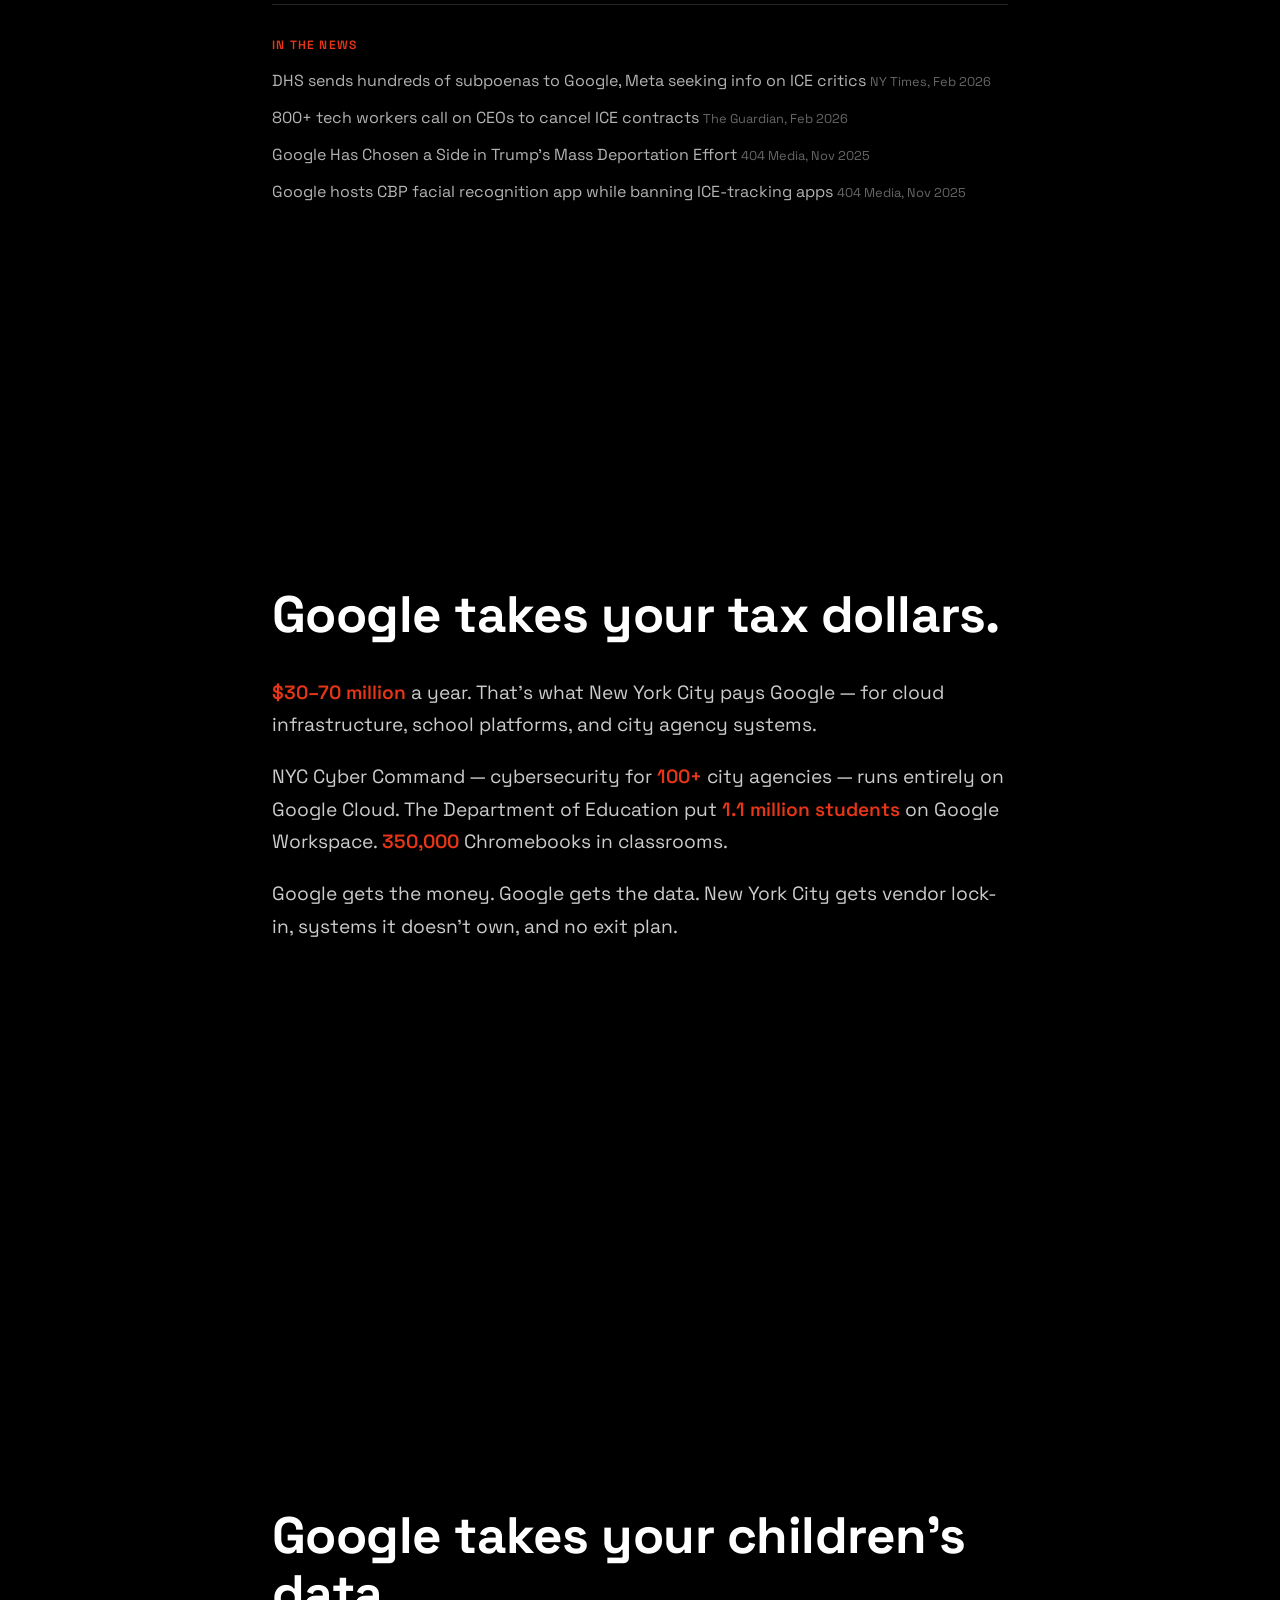
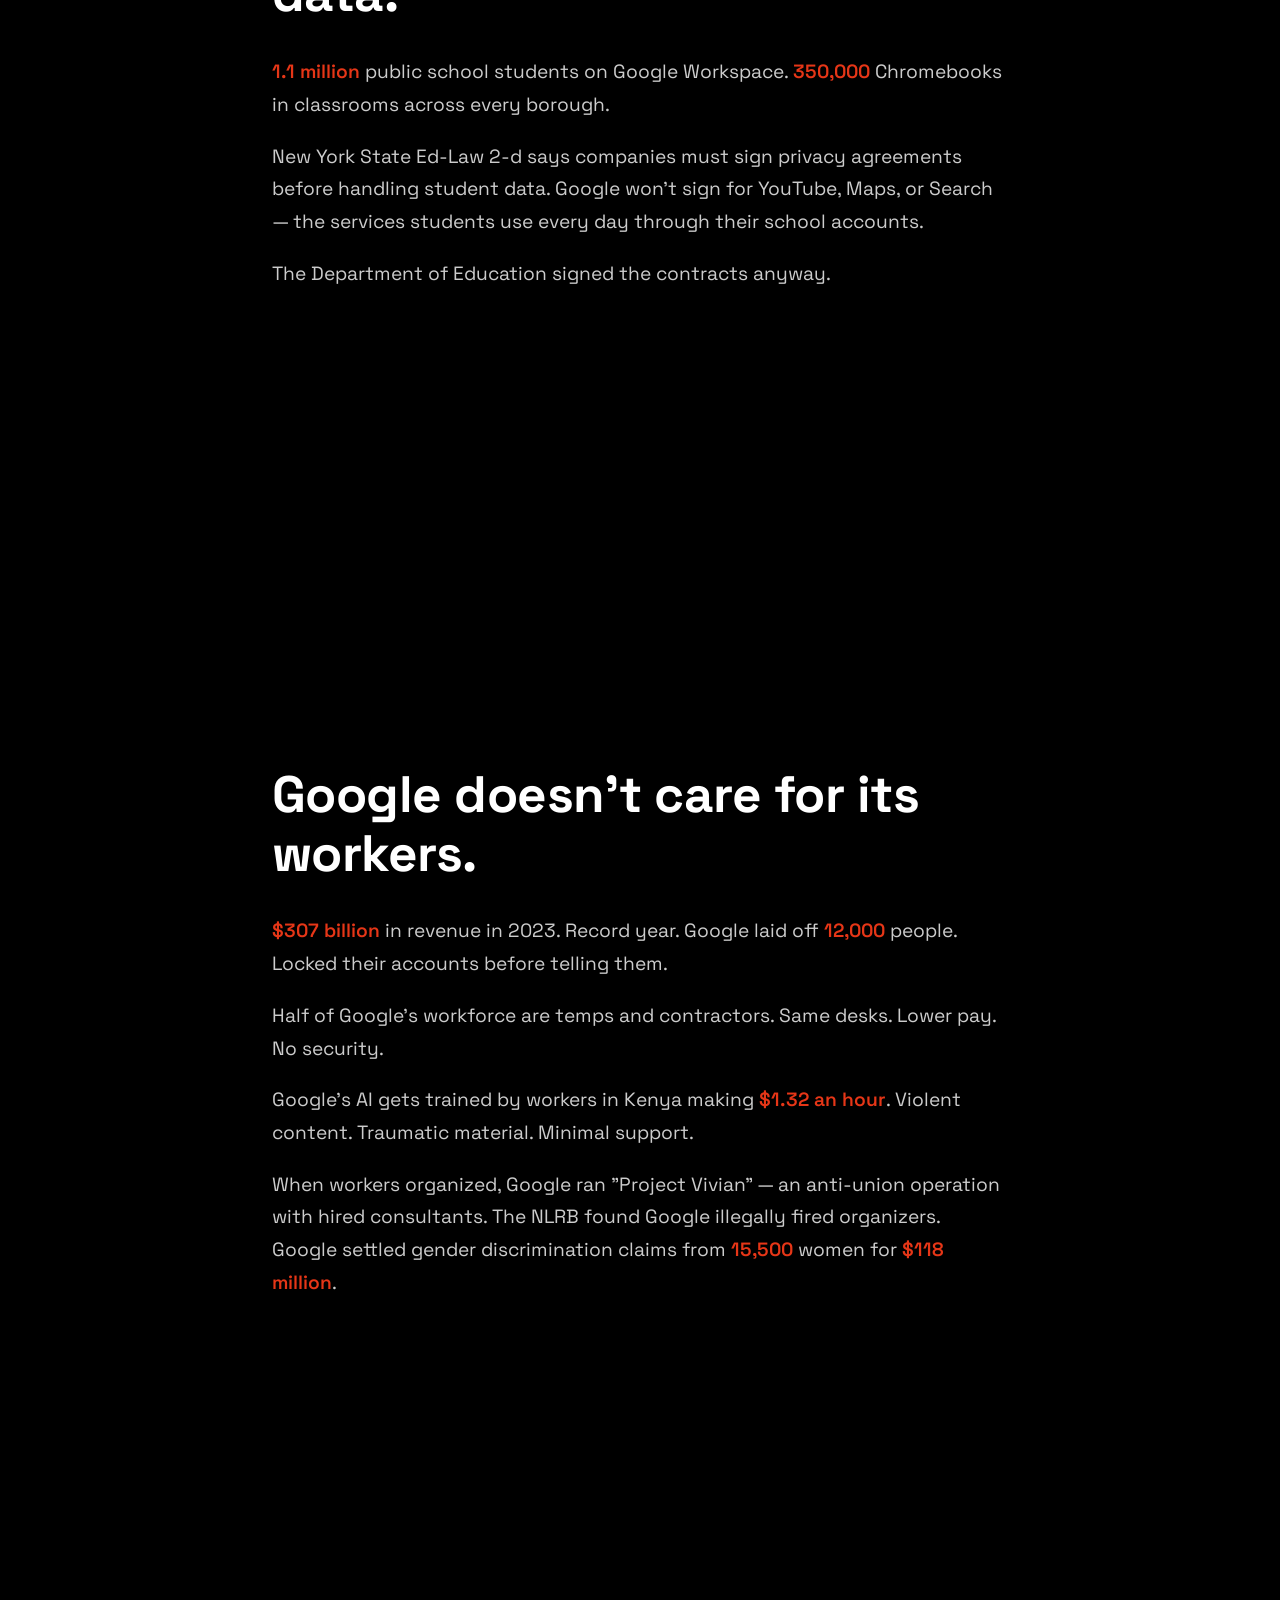
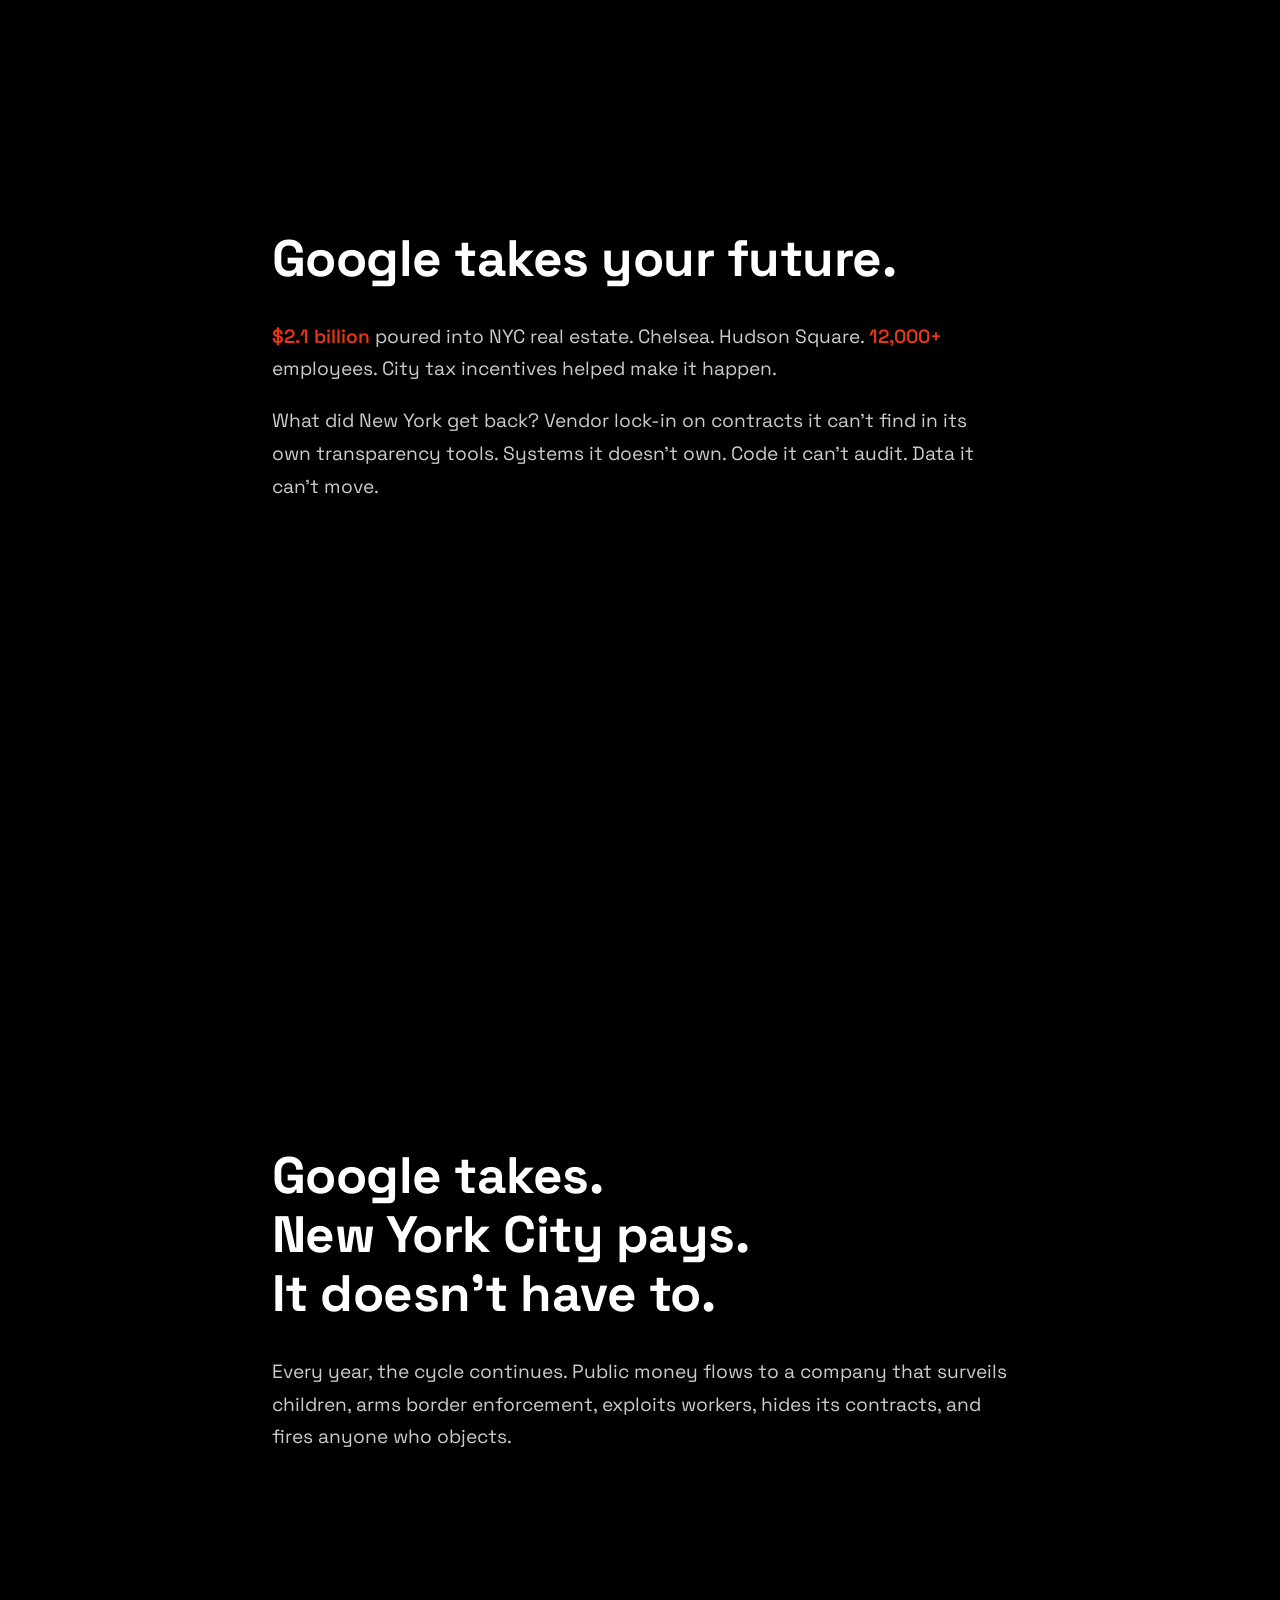
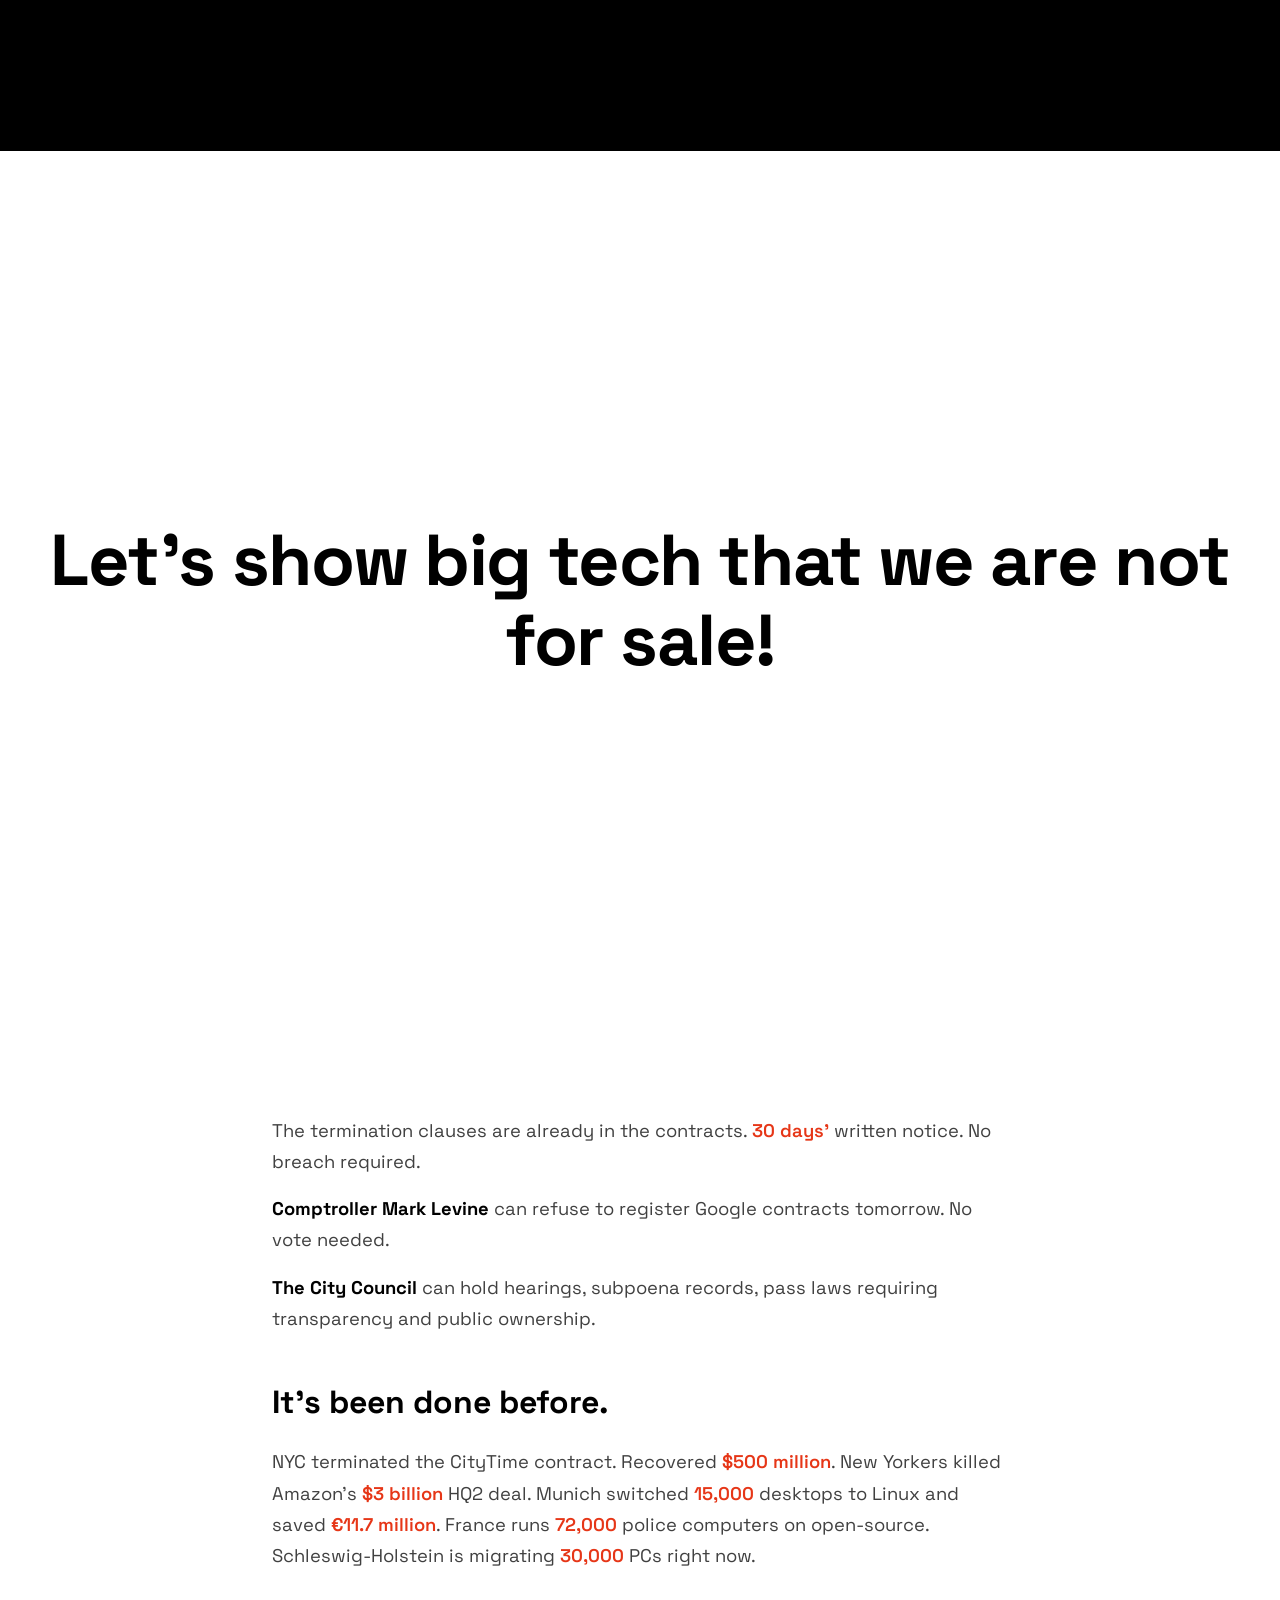
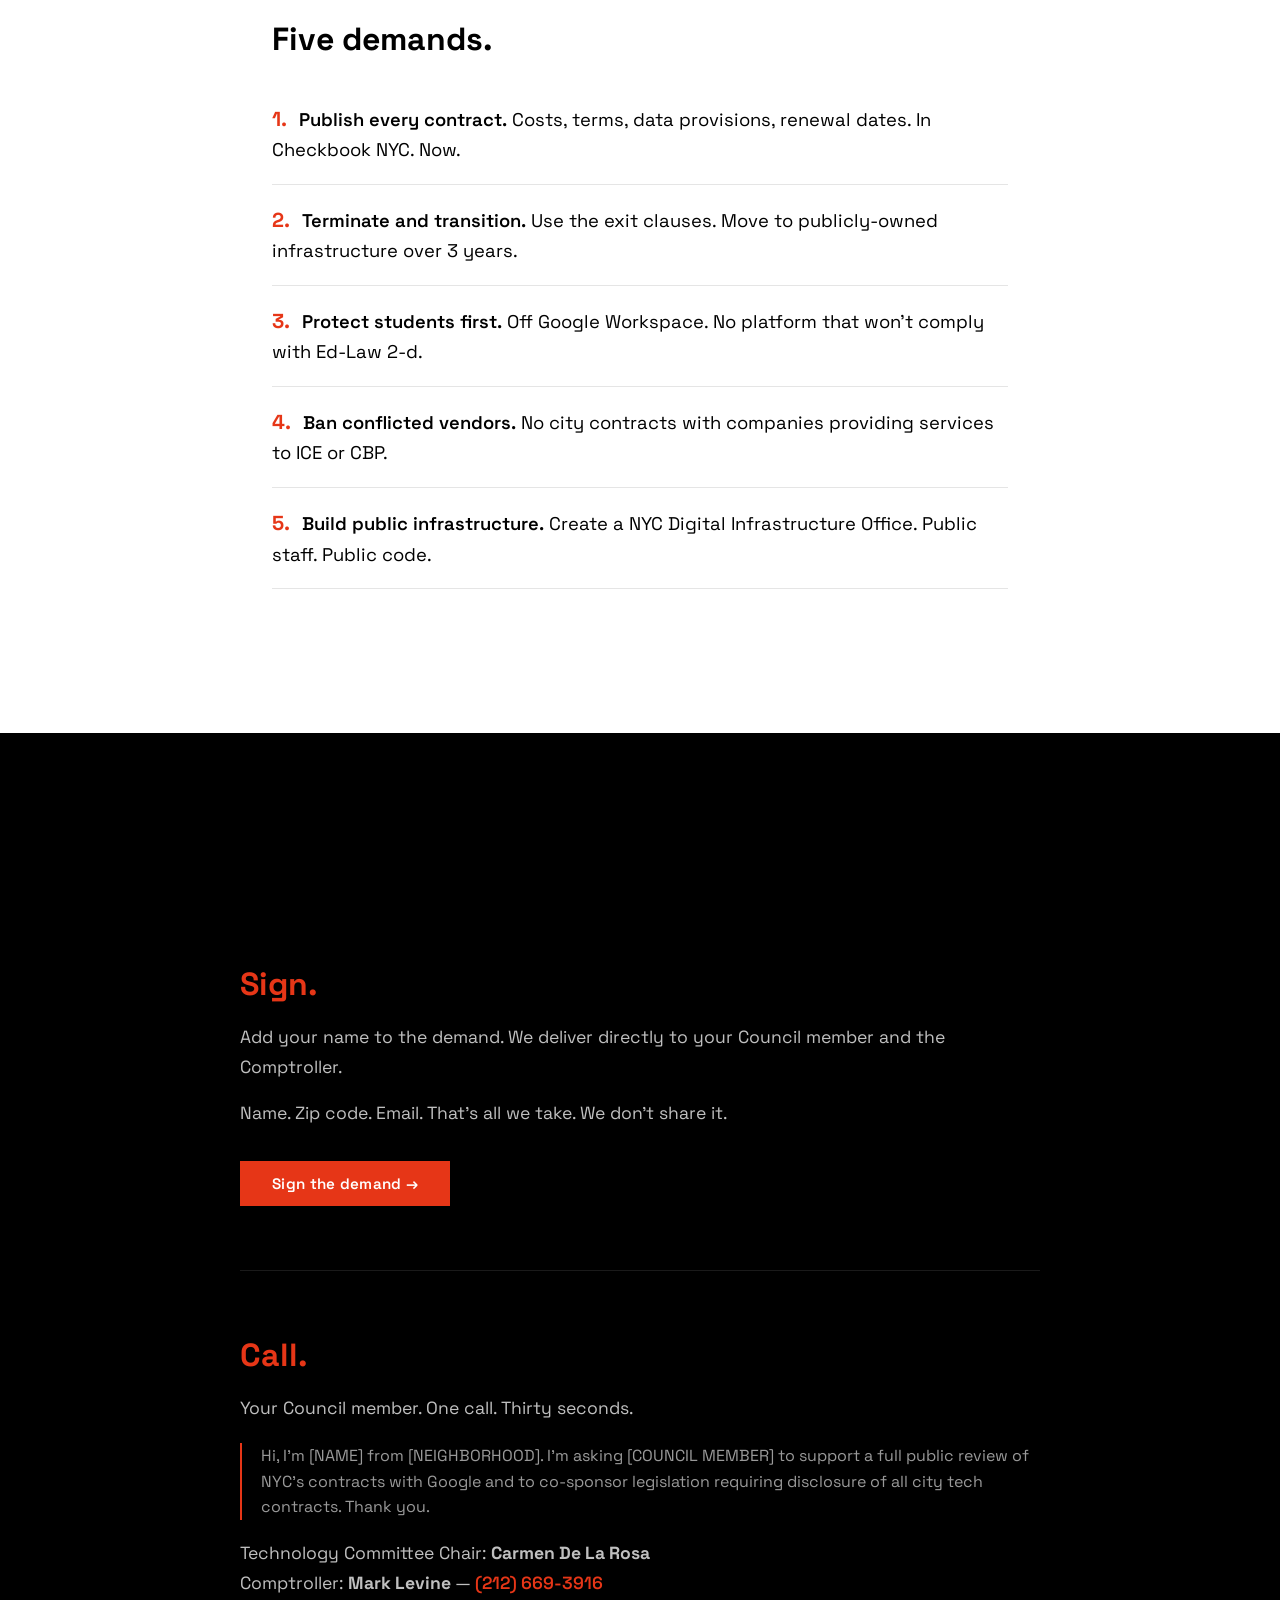
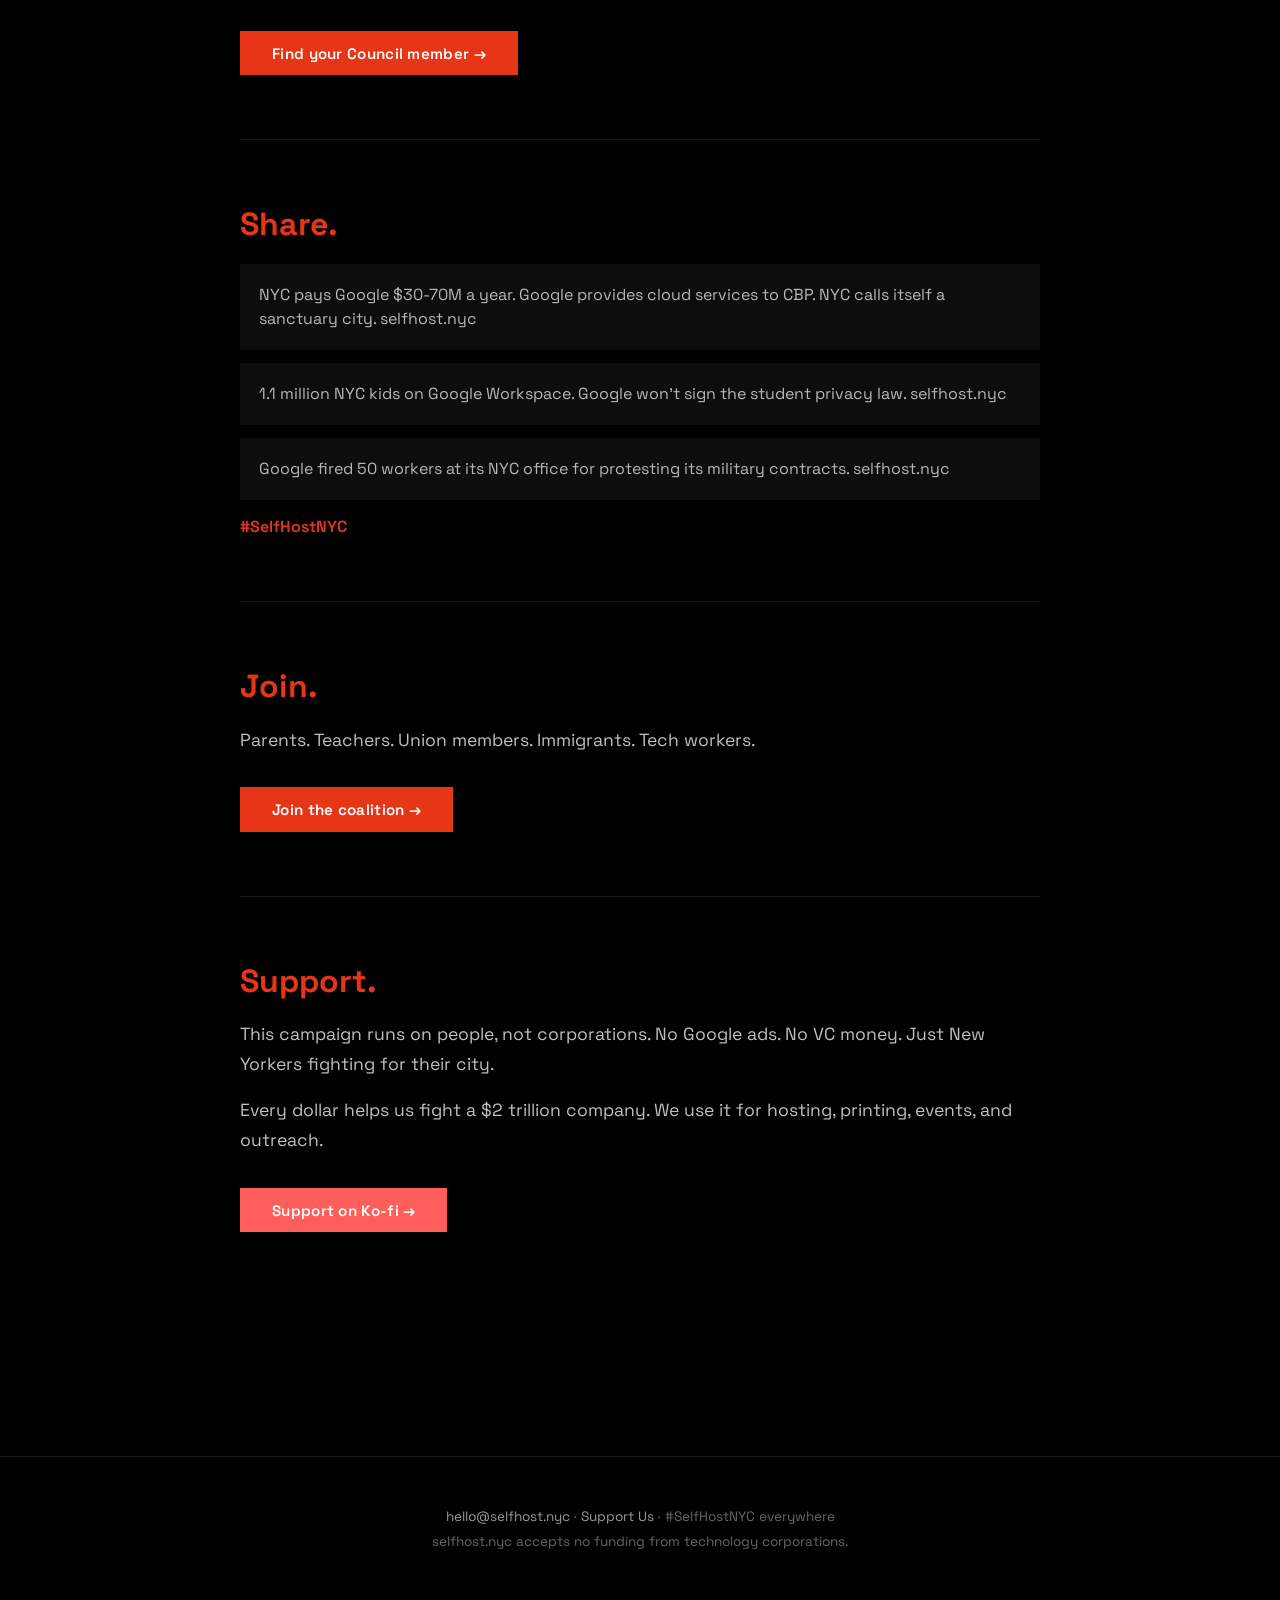
==== commit 400abaec: "Attribute quote to 404 Media, update exit section headline" ====
--- a/index.html
+++ b/index.html
@@ -413,7 +413,7 @@
 <!-- HERO -->
 <section class="hero" id="top">
     <h1>New York City Doesn't Need Google.</h1>
-    <p class="subtitle">"Google wanted to 'not be evil.' Well, they're evil now."</p>
+    <p class="subtitle">"Google wanted to 'not be evil.' Well, they're evil now." — <a href="https://www.404media.co/google-has-chosen-a-side-in-trumps-mass-deportation-effort/" target="_blank" style="color: rgba(255,255,255,0.5); text-decoration: underline;">404 Media</a></p>
     <div class="arrow">↓</div>
 </section>
 
@@ -499,7 +499,7 @@
 <!-- THE EXIT -->
 <section class="exit" id="exit">
     <div class="exit-hero">
-        <h2>New York City can take it back.</h2>
+        <h2>Let's show big tech that we are not for sale!</h2>
     </div>
     <div class="exit-content">
         <div class="exit-block">
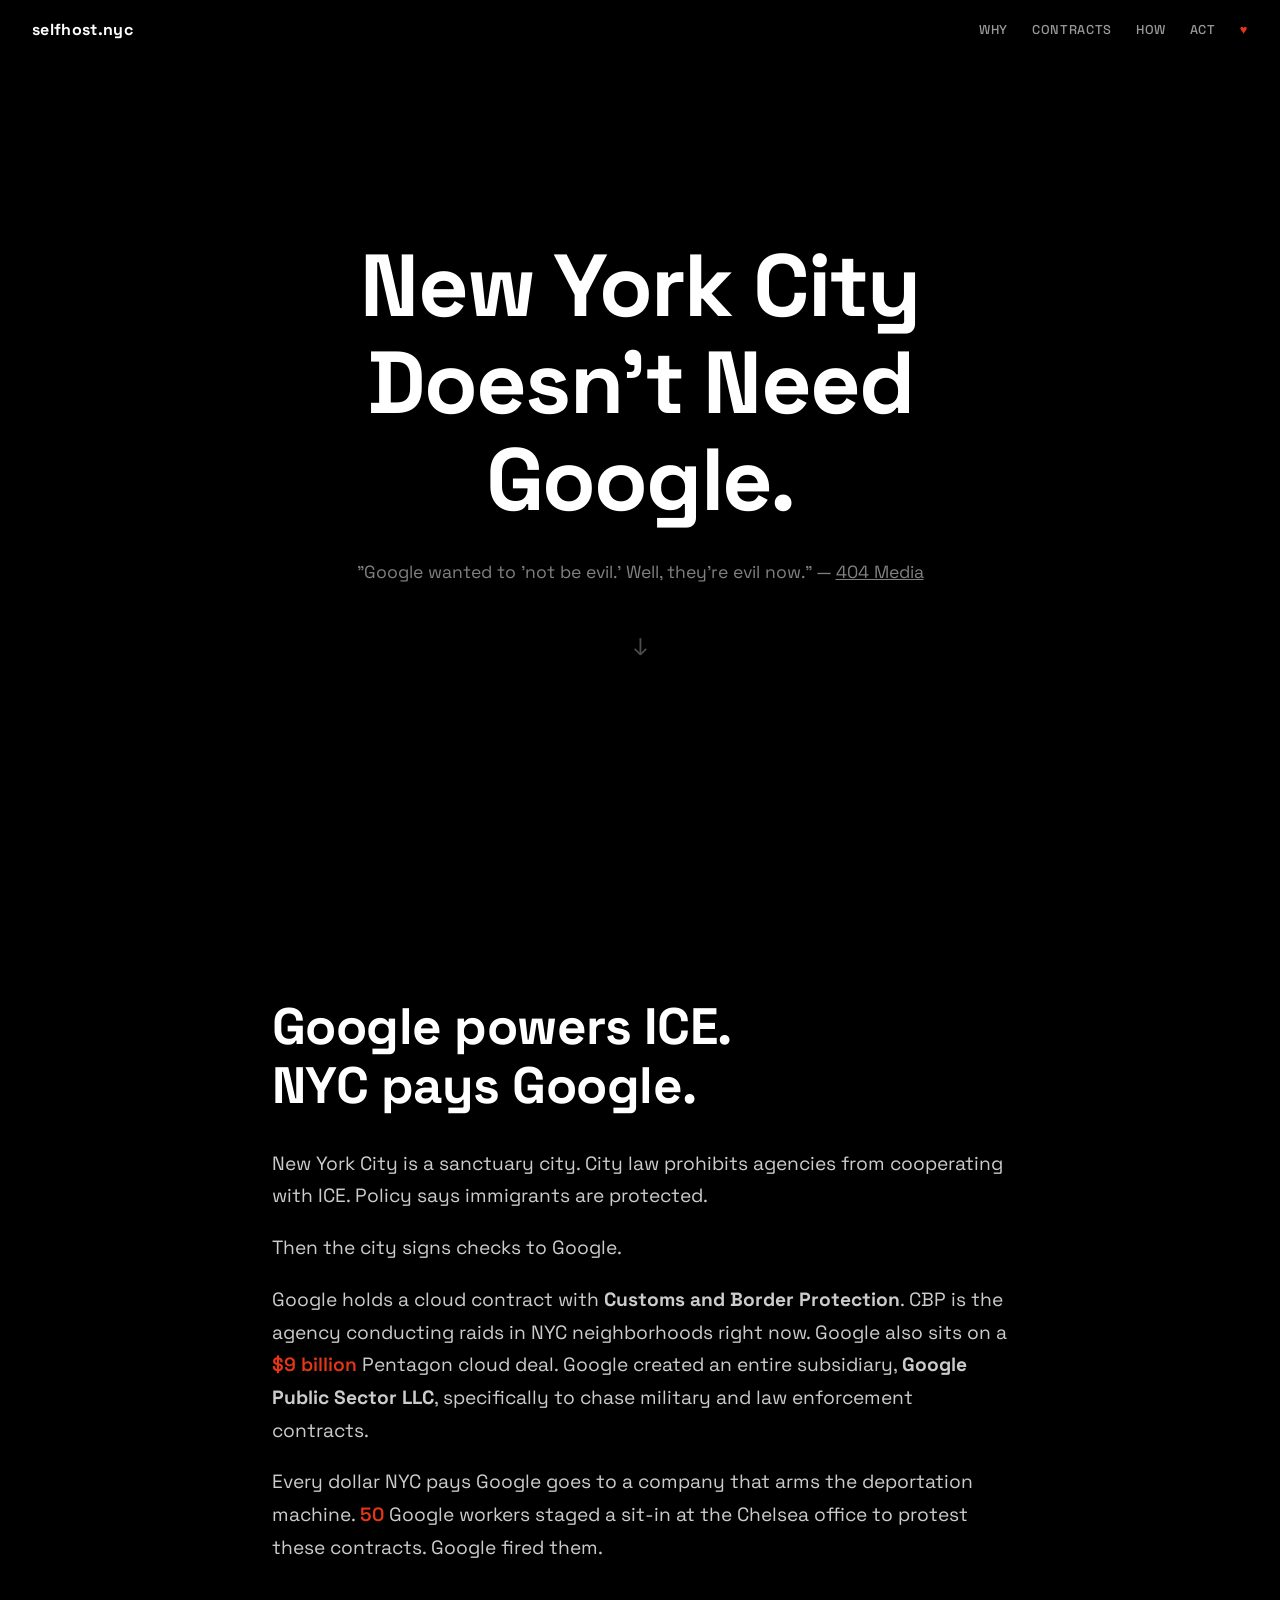
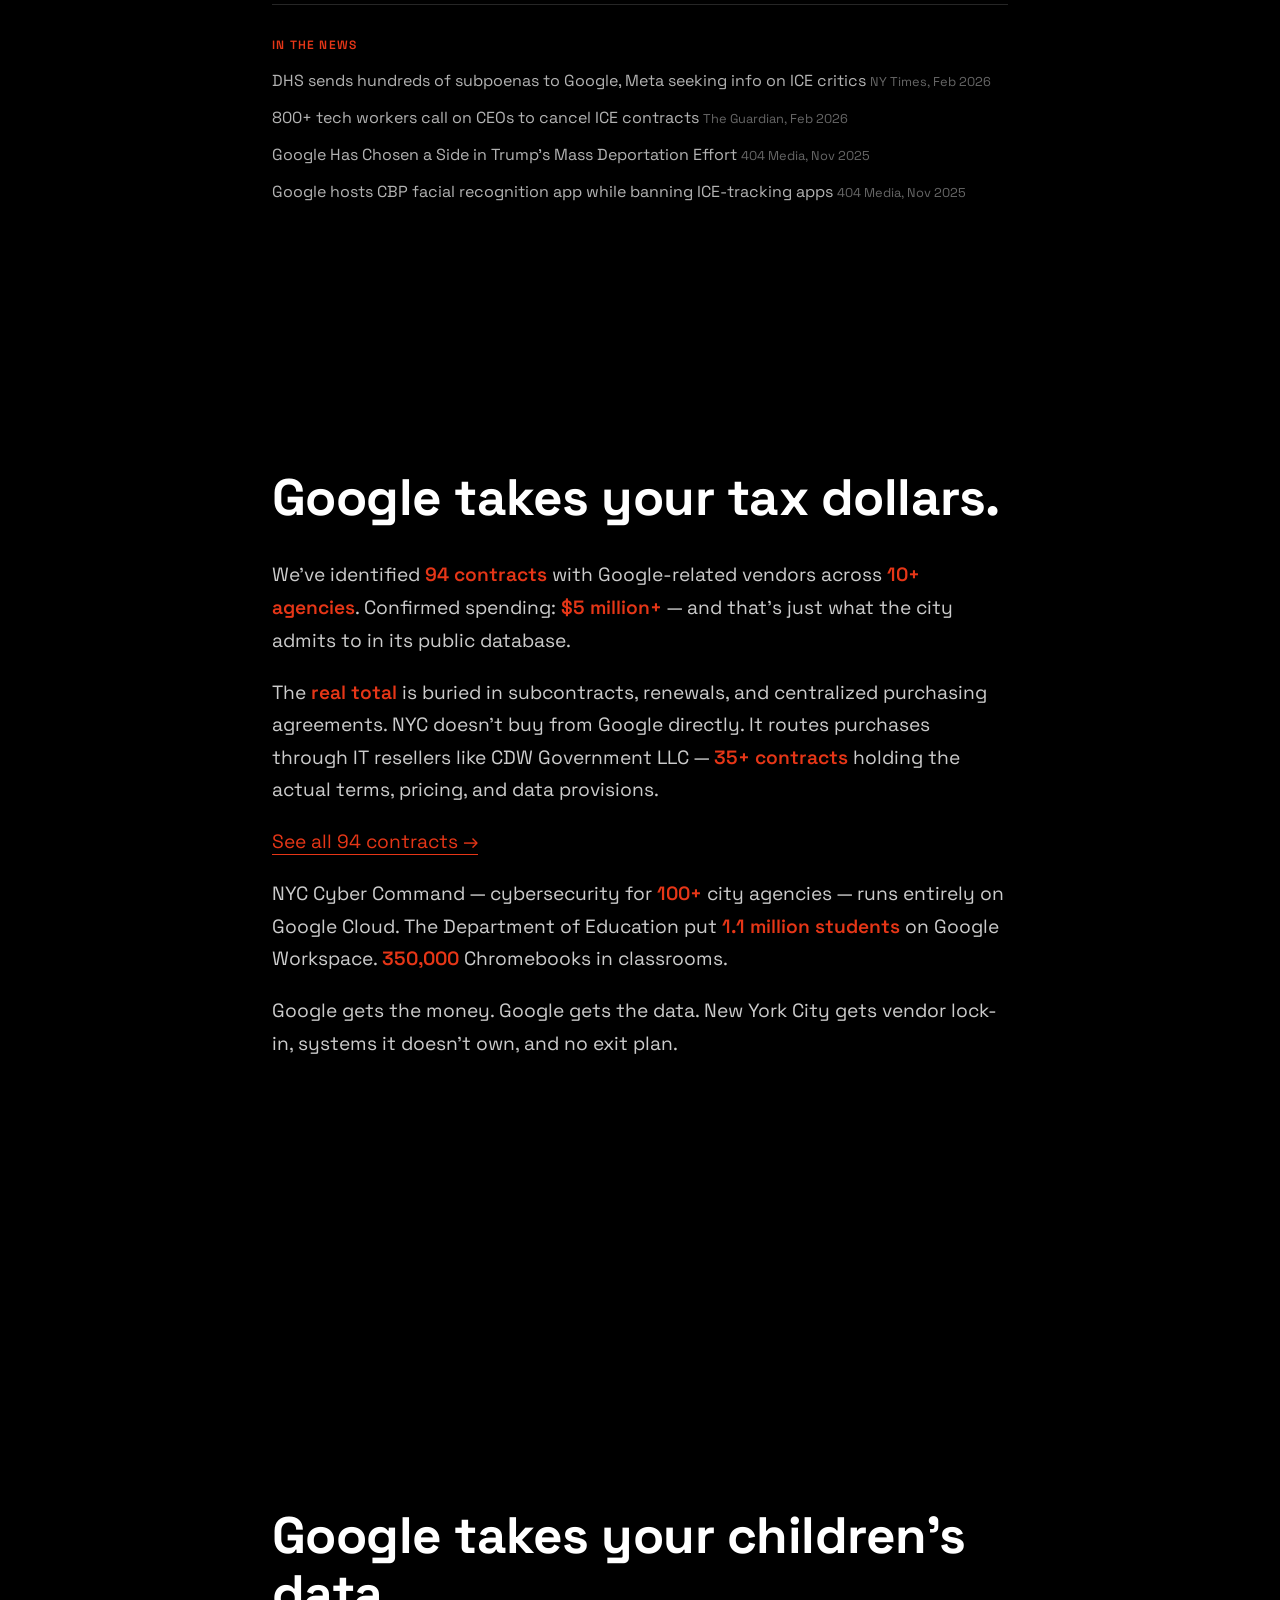
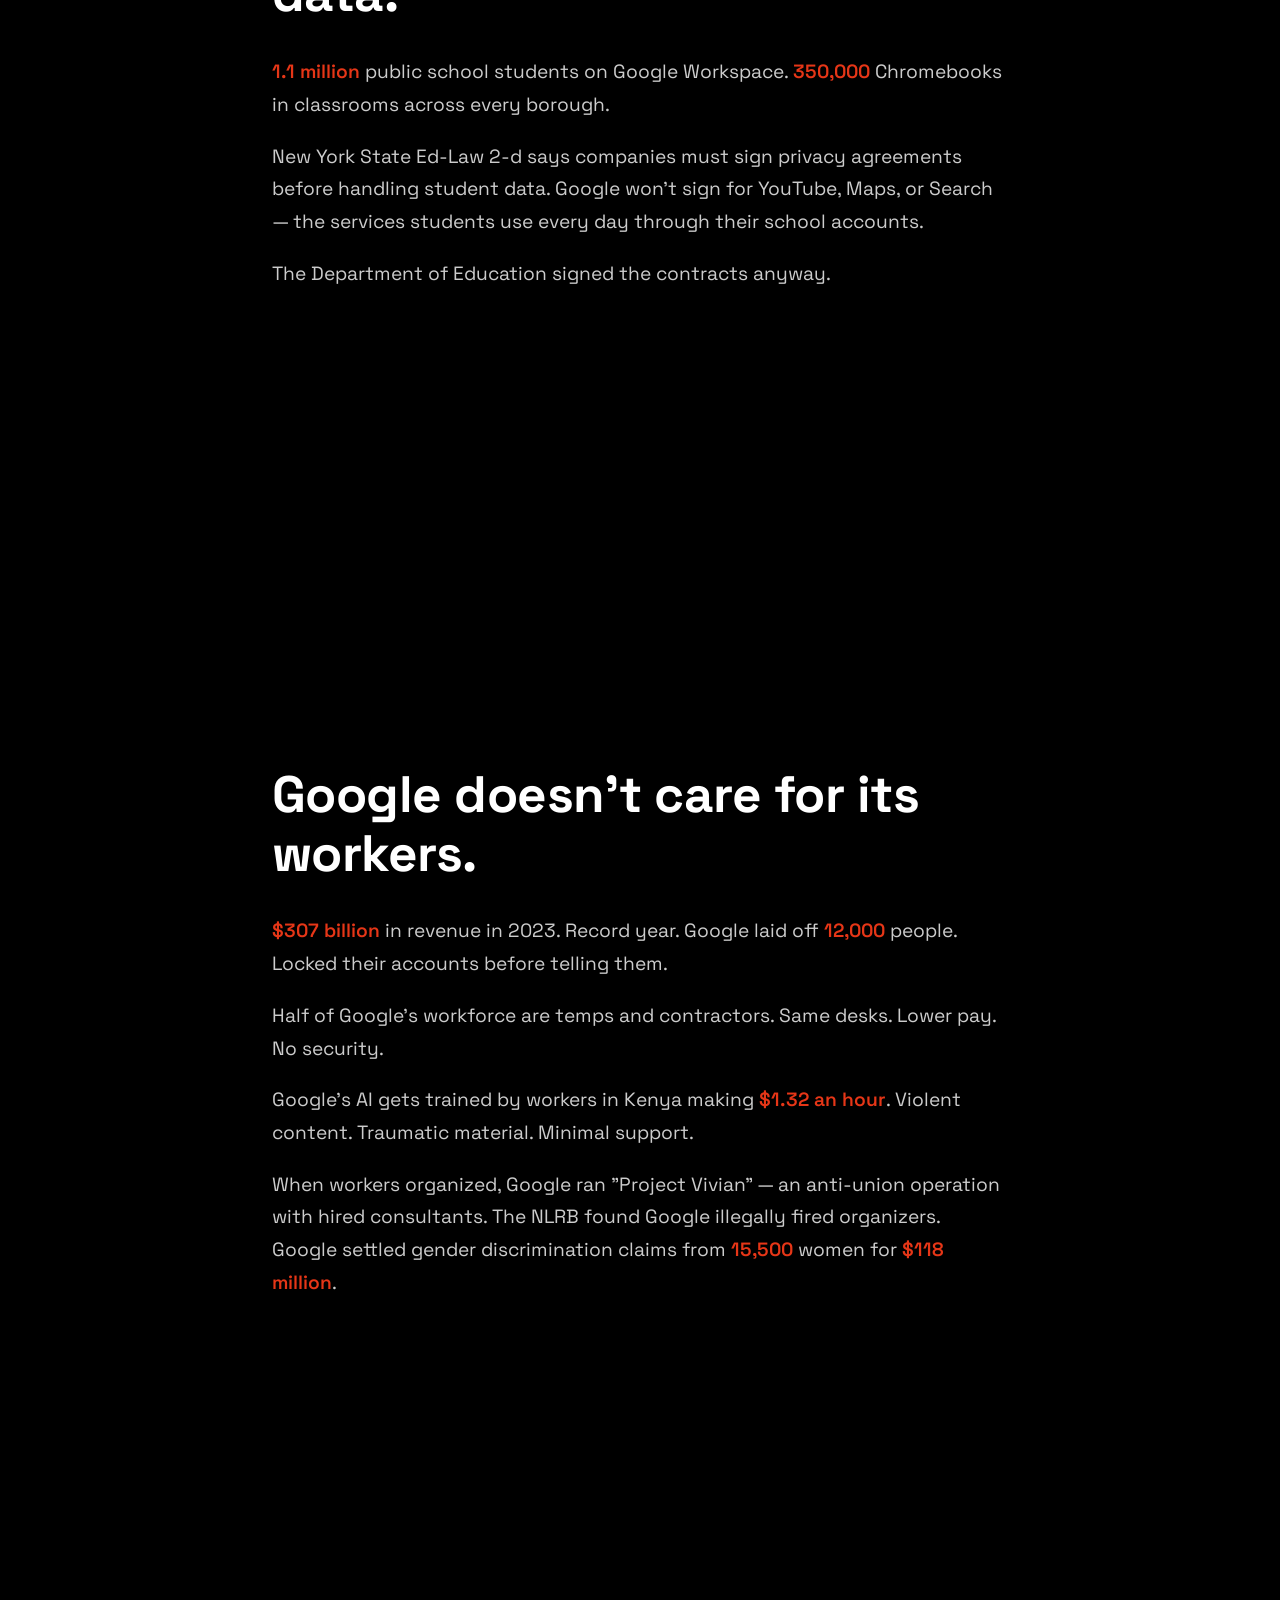
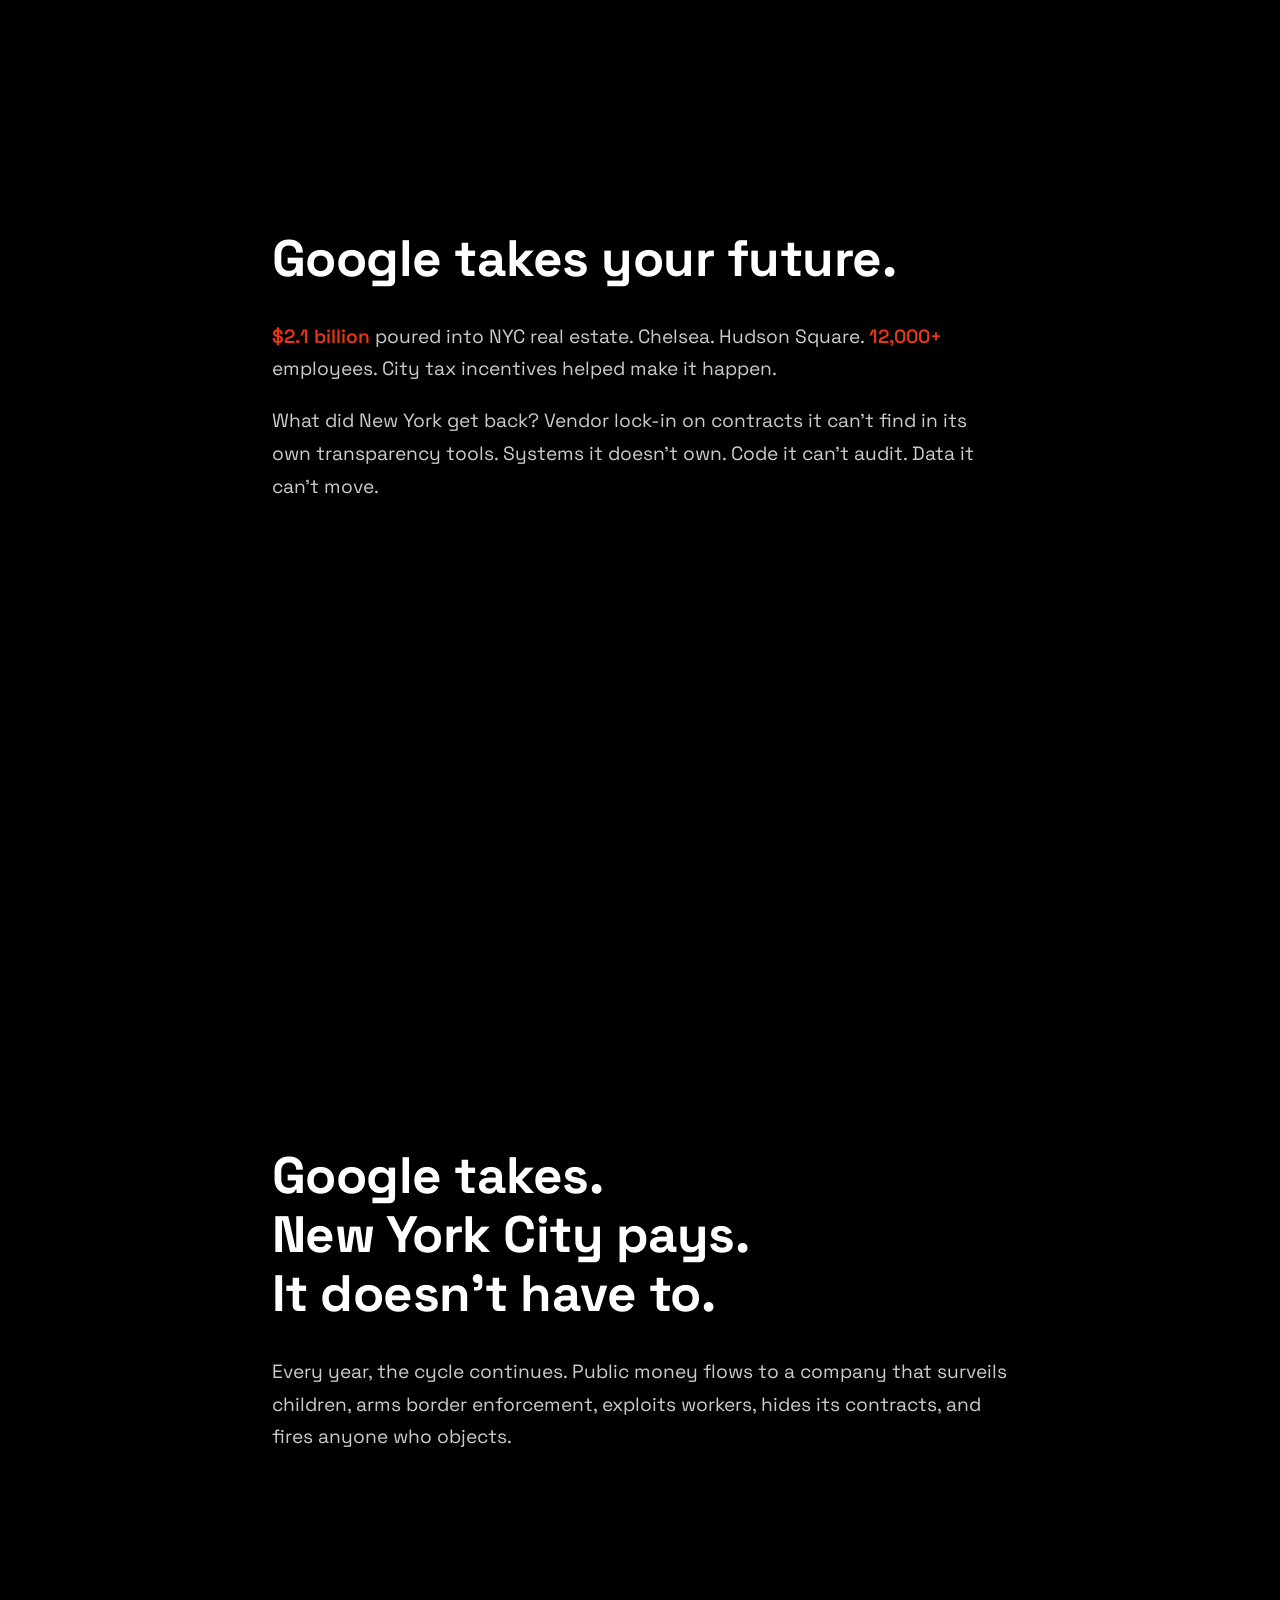
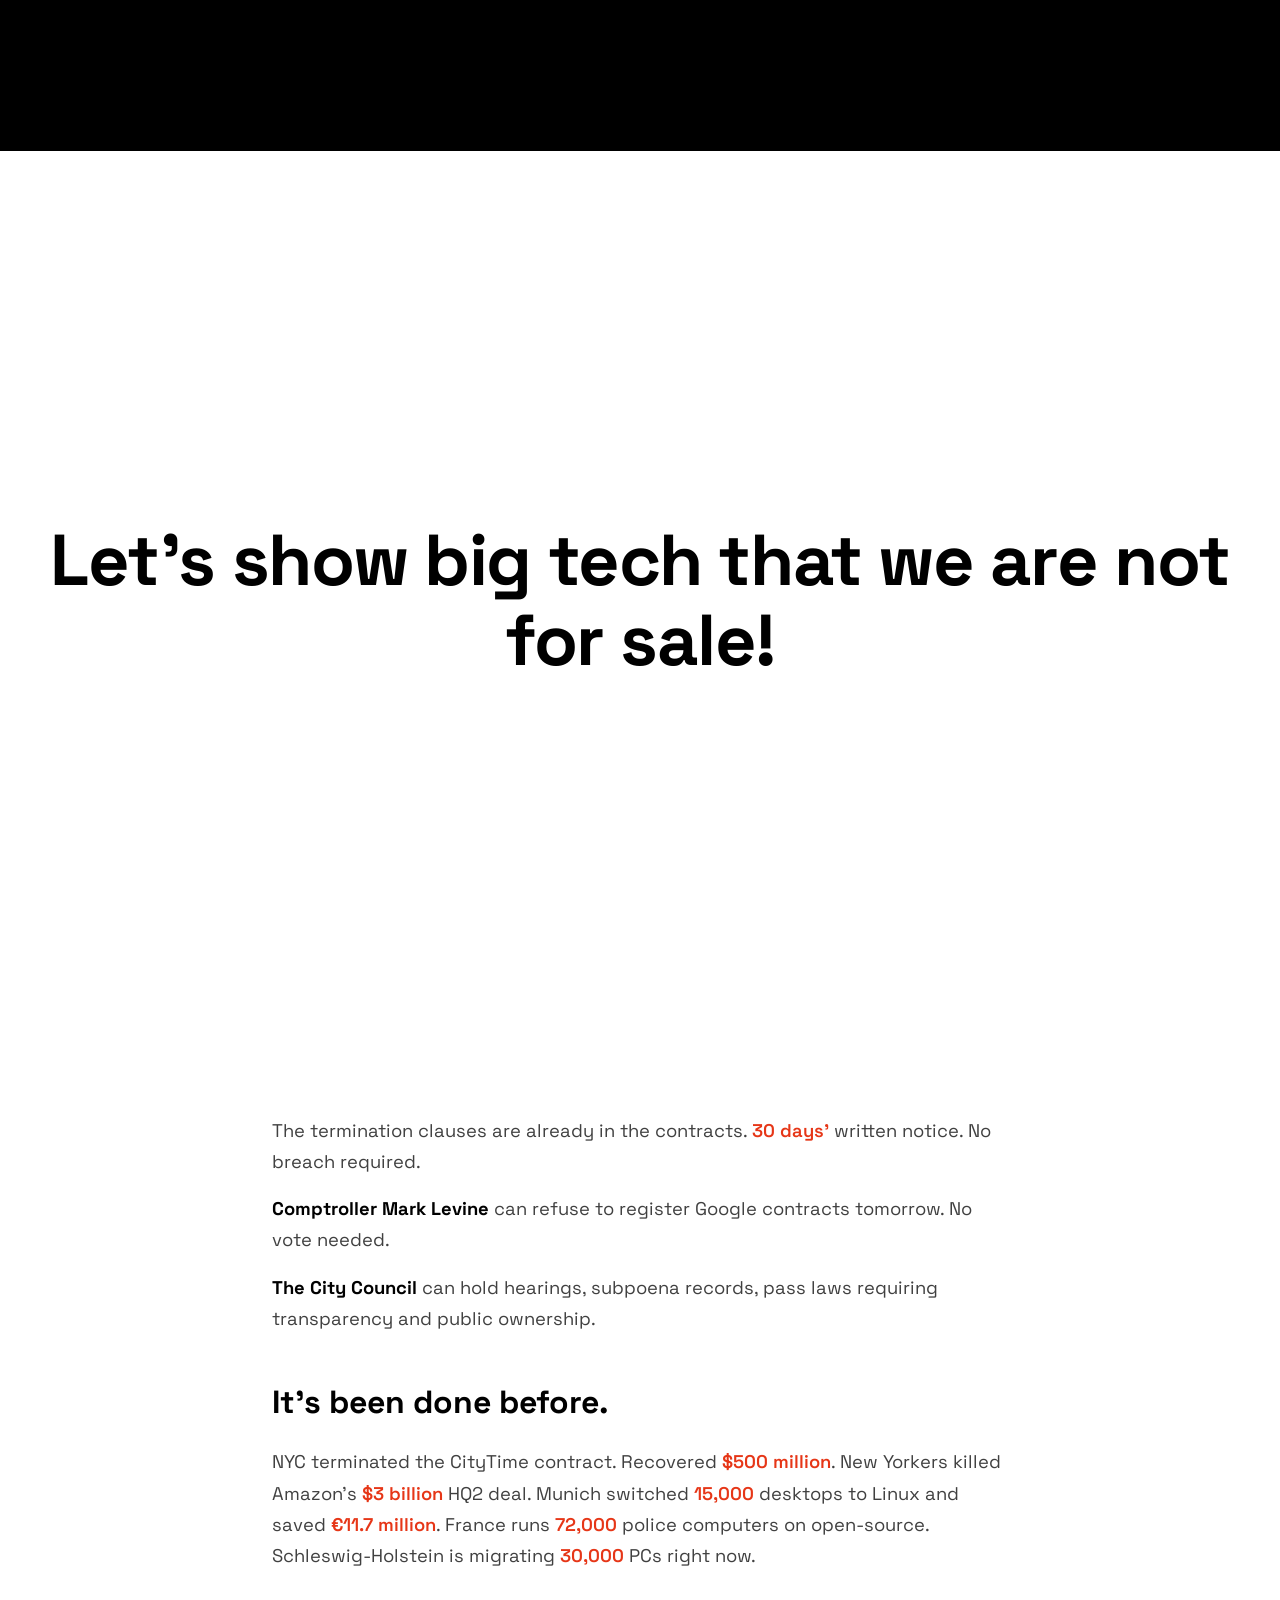
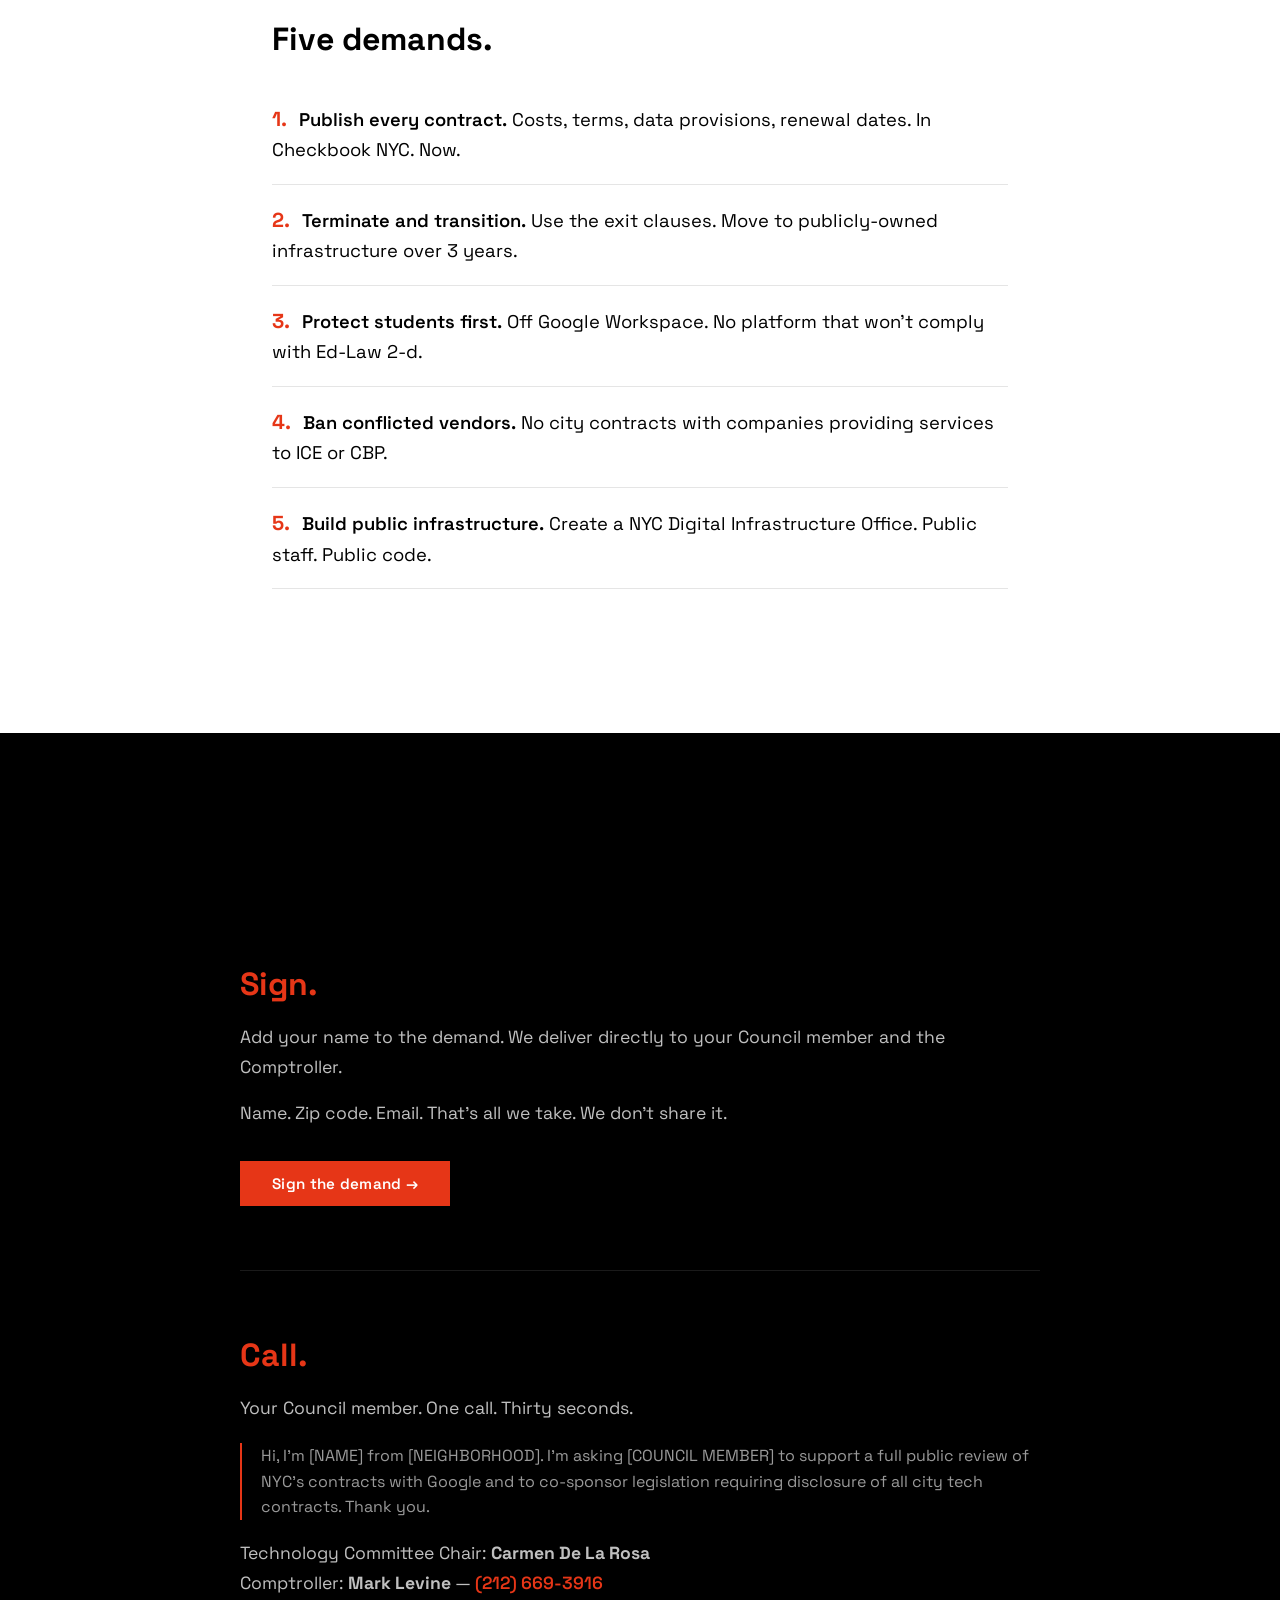
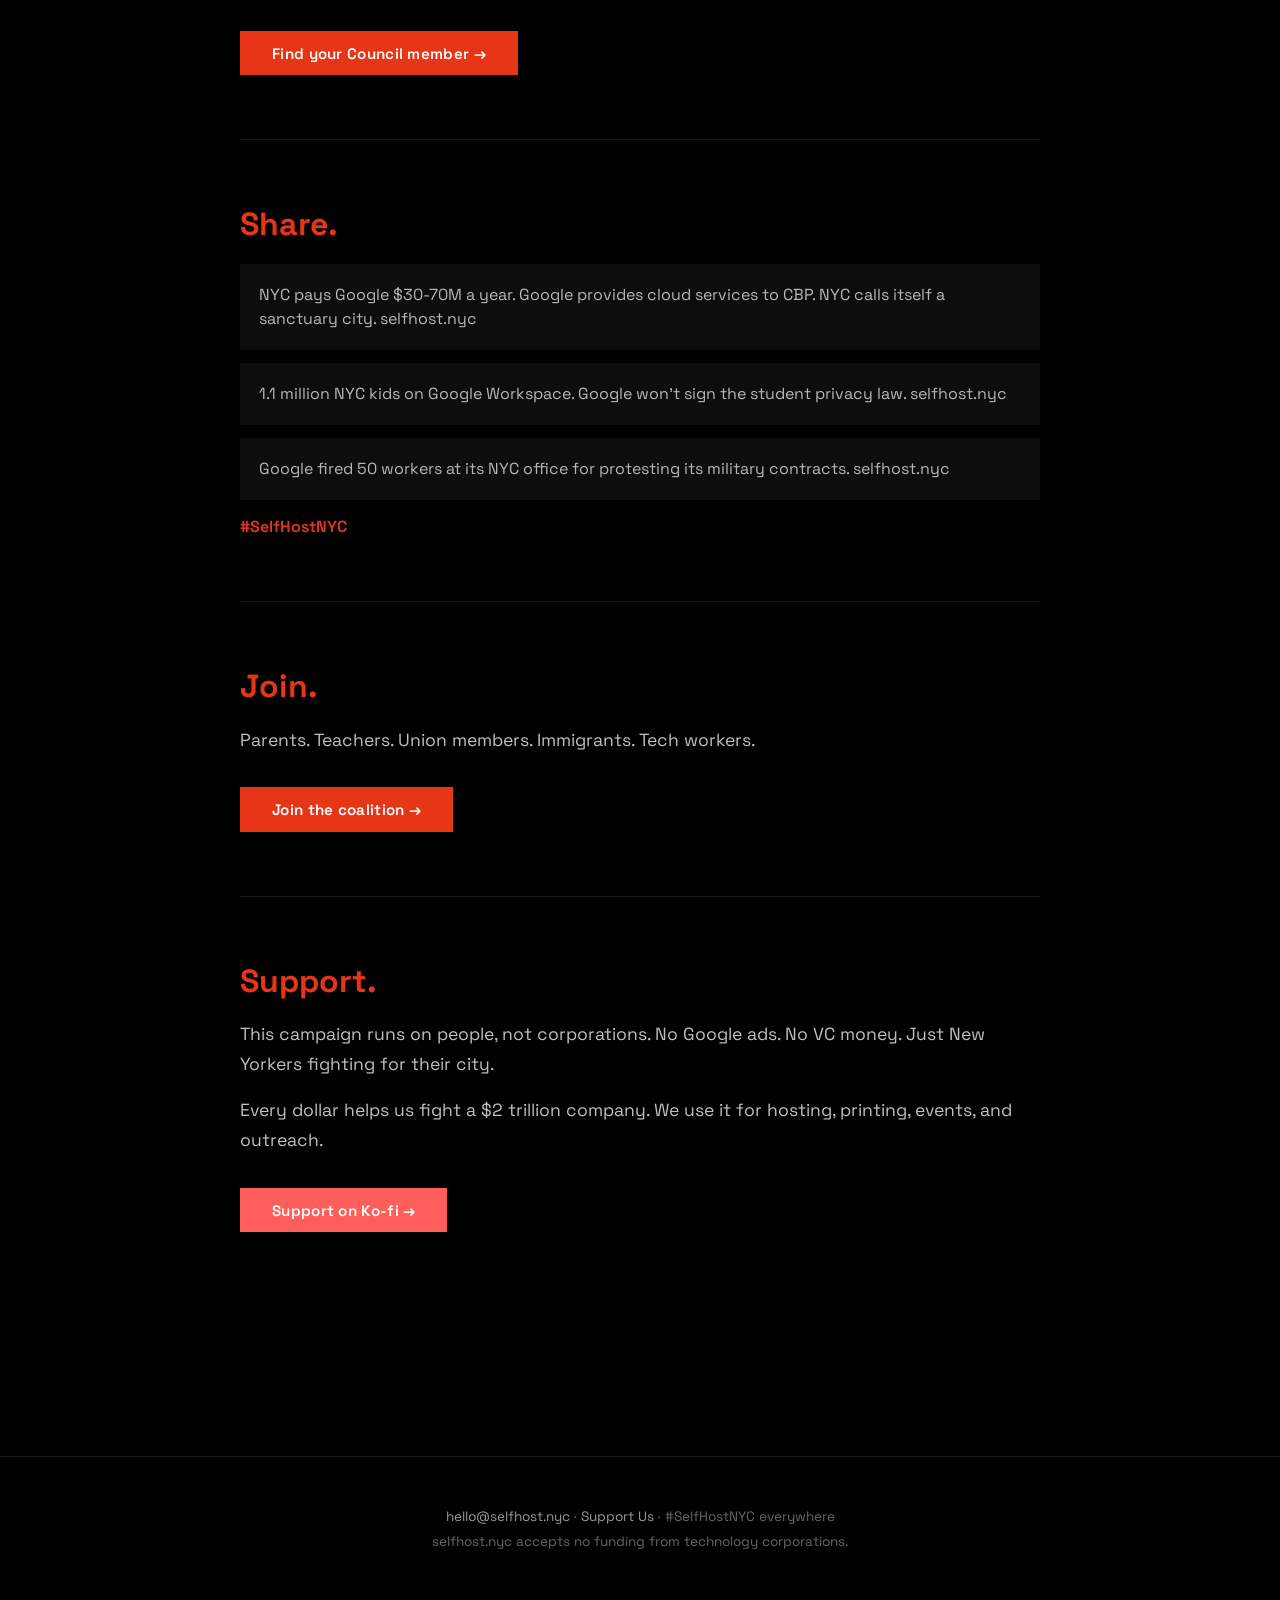
==== commit c19720c0: "Add contracts page: 94 Google contracts identified across 10+ NYC agencies" ====
--- a/index.html
+++ b/index.html
@@ -404,6 +404,7 @@
     <a href="#top" class="logo">selfhost.nyc</a>
     <div class="links">
         <a href="#charges">Why</a>
+        <a href="/contracts">Contracts</a>
         <a href="#exit">How</a>
         <a href="#act">Act</a>
         <a href="https://ko-fi.com/selfhost" target="_blank" style="color: var(--red);">♥</a>
@@ -446,7 +447,9 @@
 <section class="charge">
     <div class="charge-header">Google takes your tax dollars.</div>
     <div class="charge-body">
-        <p><span class="red">$30–70 million</span> a year. That's what New York City pays Google — for cloud infrastructure, school platforms, and city agency systems.</p>
+        <p>We've identified <span class="red">94 contracts</span> with Google-related vendors across <span class="red">10+ agencies</span>. Confirmed spending: <span class="red">$5 million+</span> — and that's just what the city admits to in its public database.</p>
+    <p>The <span class="red">real total</span> is buried in subcontracts, renewals, and centralized purchasing agreements. NYC doesn't buy from Google directly. It routes purchases through IT resellers like CDW Government LLC — <span class="red">35+ contracts</span> holding the actual terms, pricing, and data provisions.</p>
+        <p><a href="/contracts" style="color: var(--red); text-decoration: none; border-bottom: 1px solid var(--red);">See all 94 contracts →</a></p>
         <p>NYC Cyber Command — cybersecurity for <span class="red">100+</span> city agencies — runs entirely on Google Cloud. The Department of Education put <span class="red">1.1 million students</span> on Google Workspace. <span class="red">350,000</span> Chromebooks in classrooms.</p>
         <p>Google gets the money. Google gets the data. New York City gets vendor lock-in, systems it doesn't own, and no exit plan.</p>
     </div>
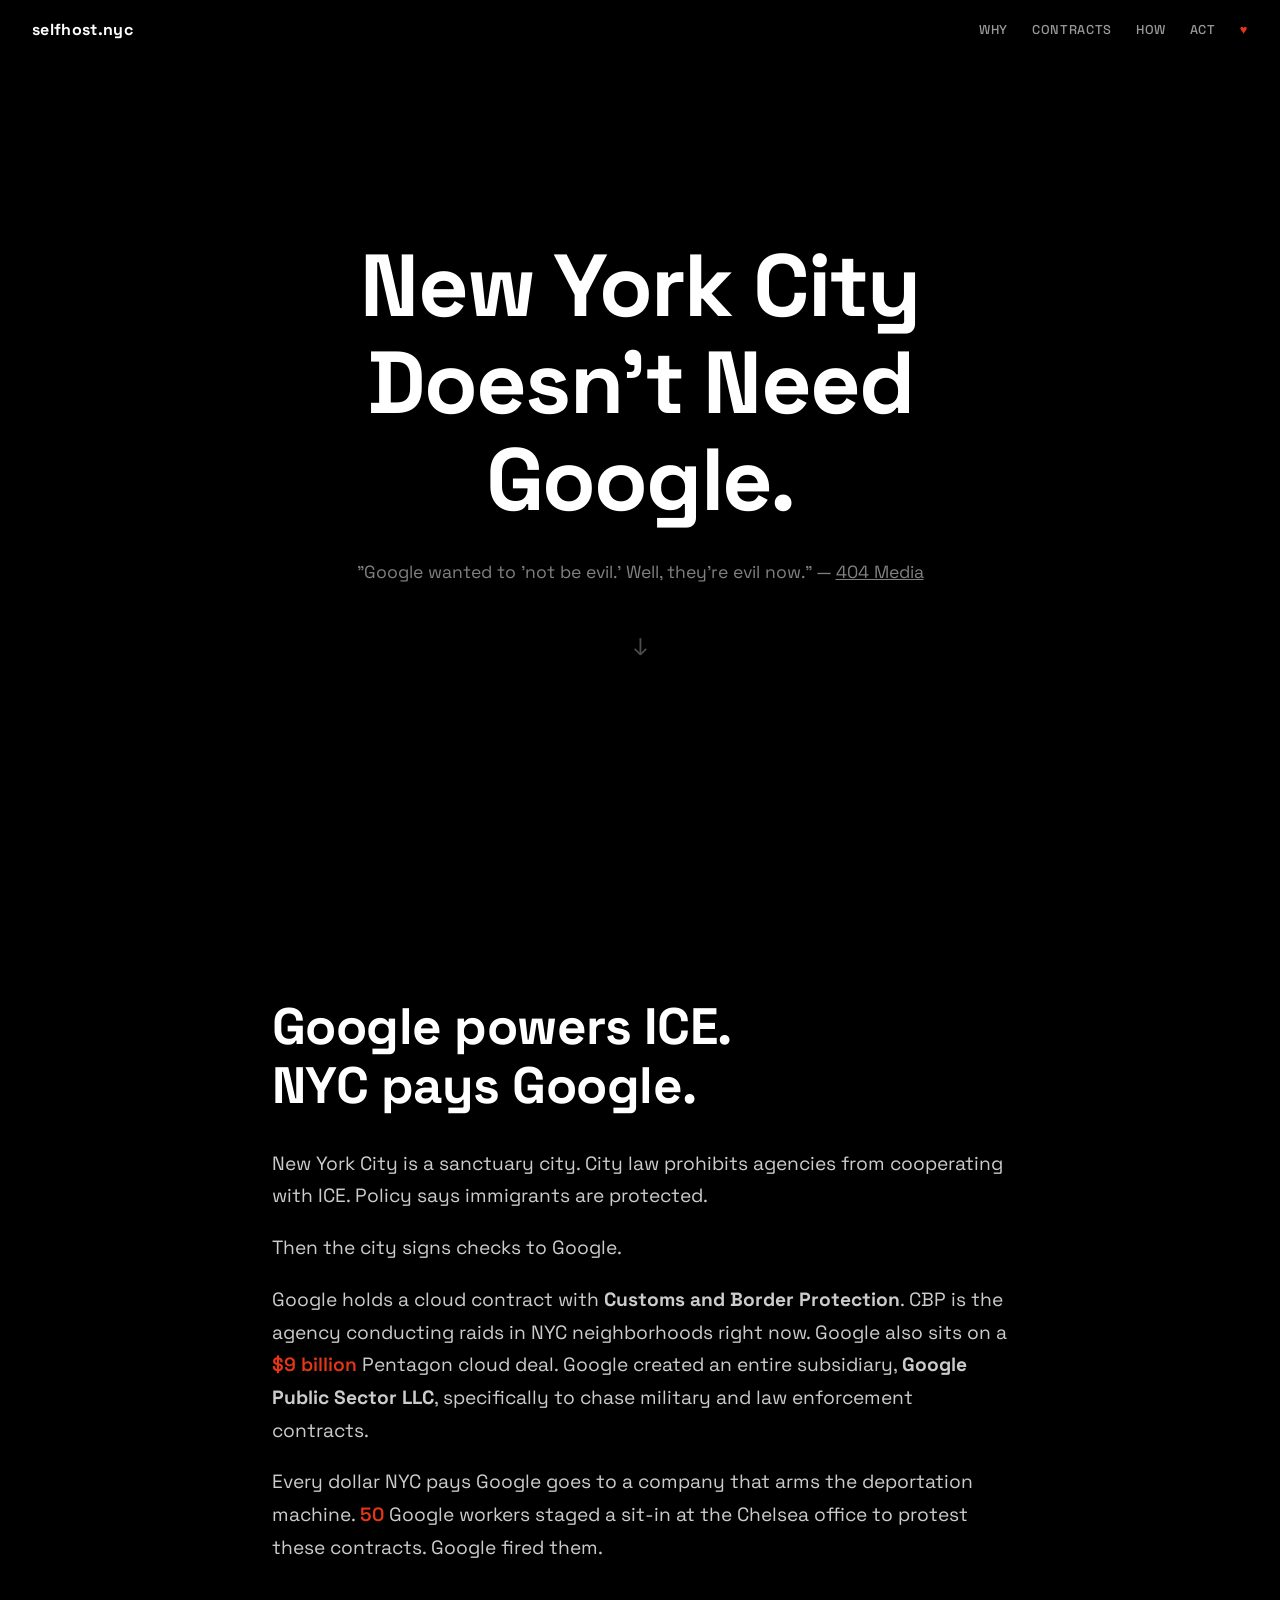
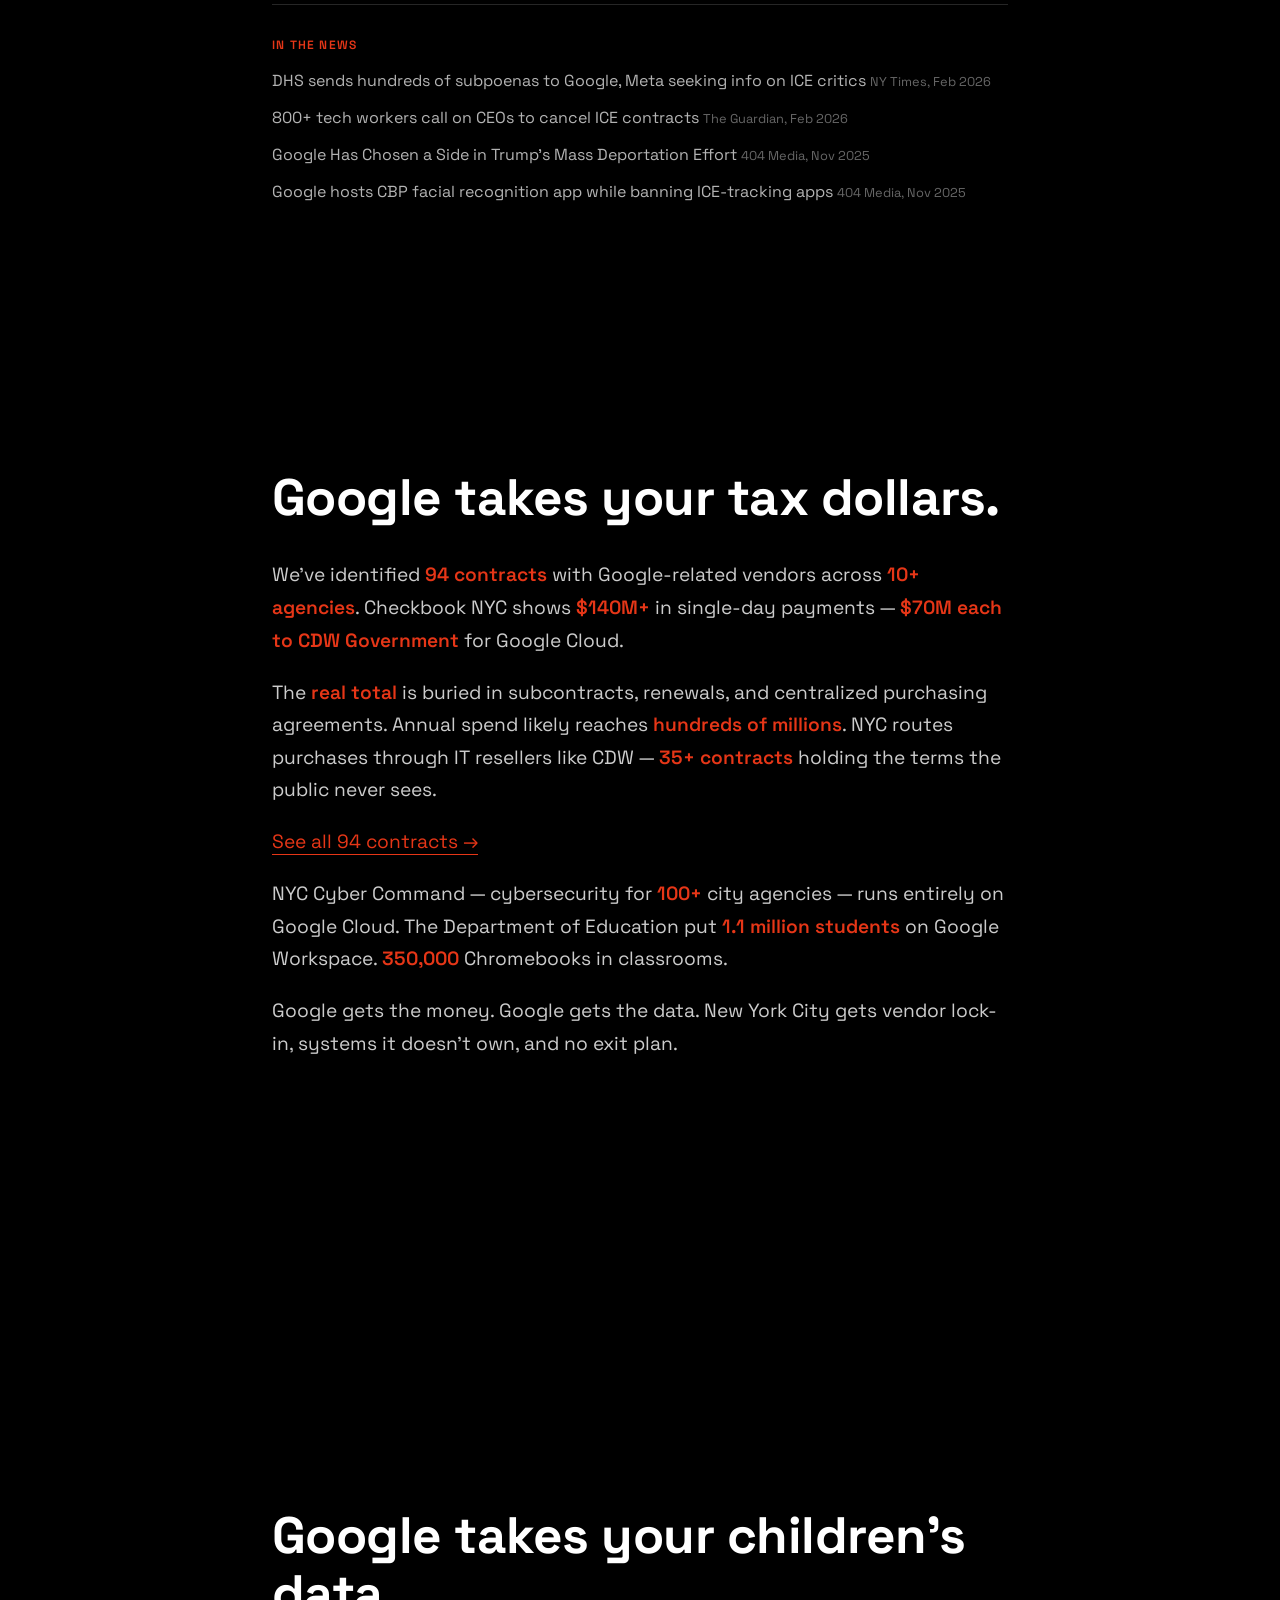
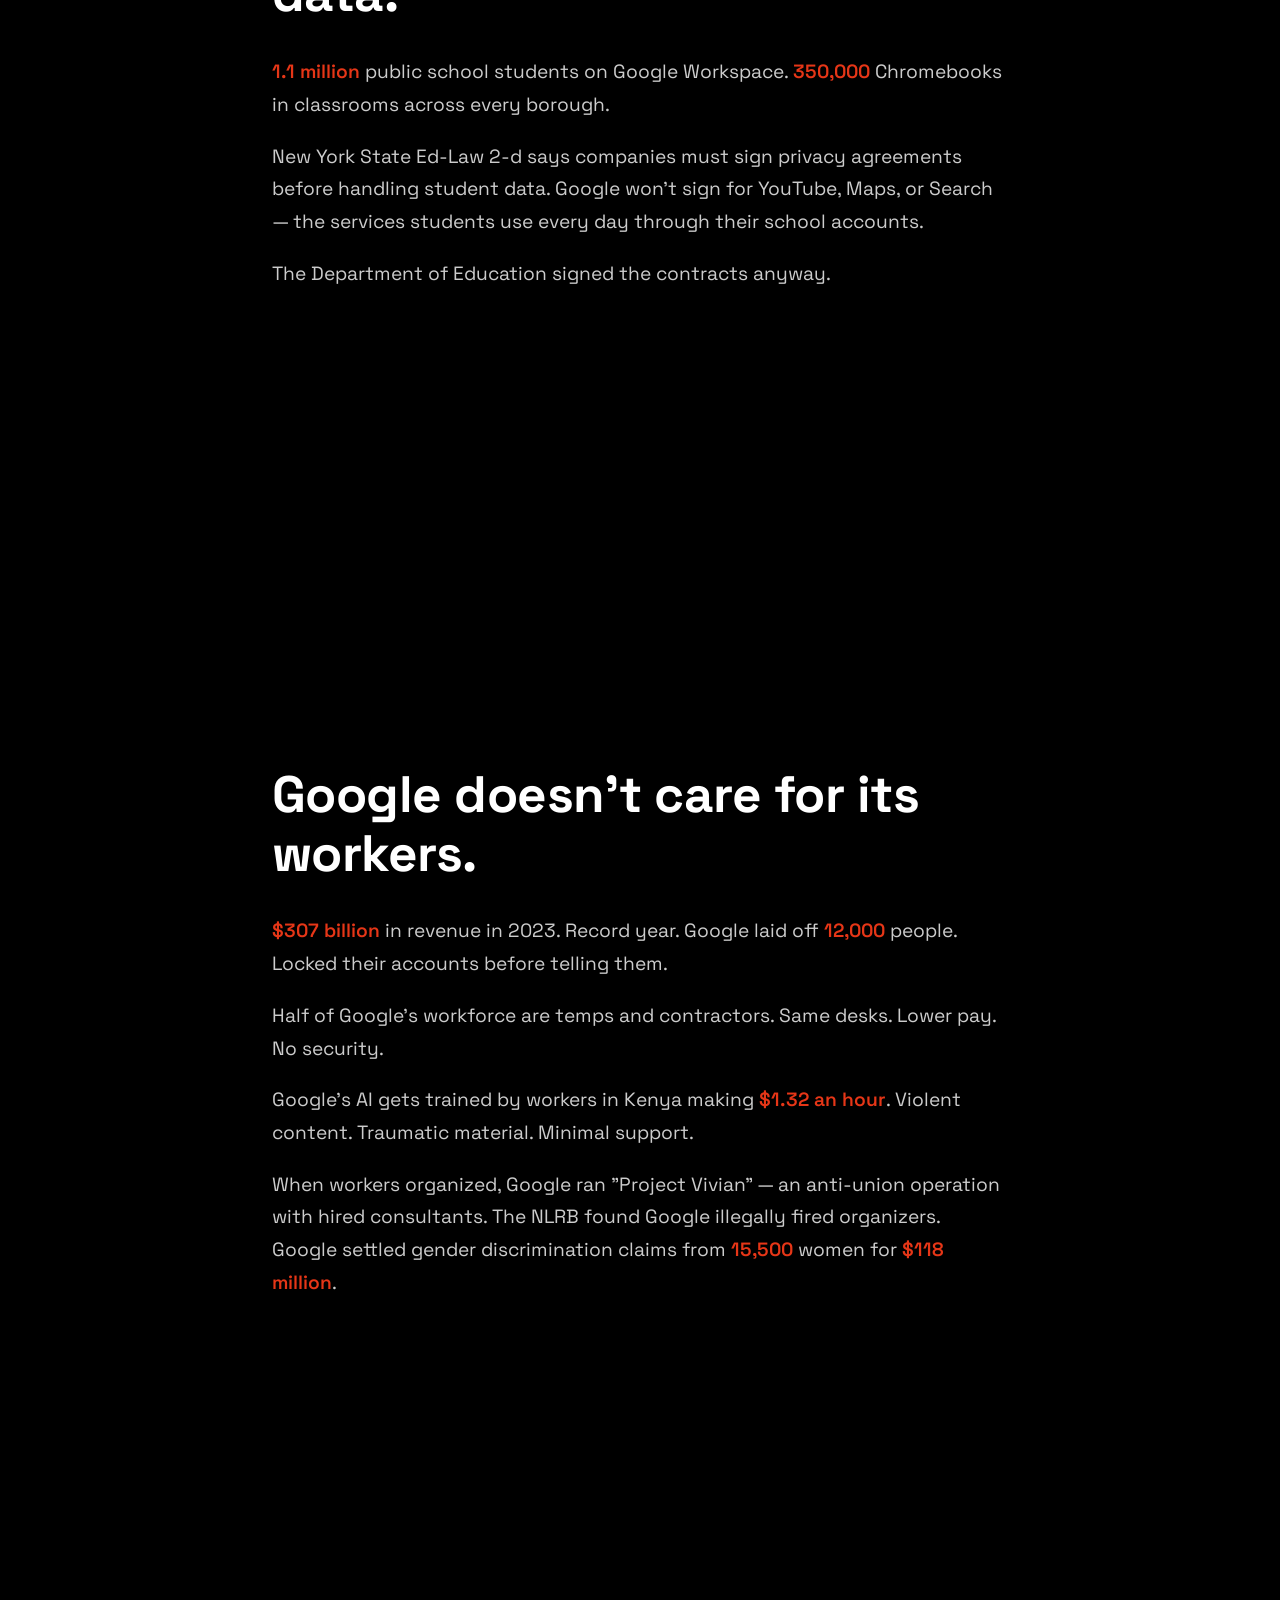
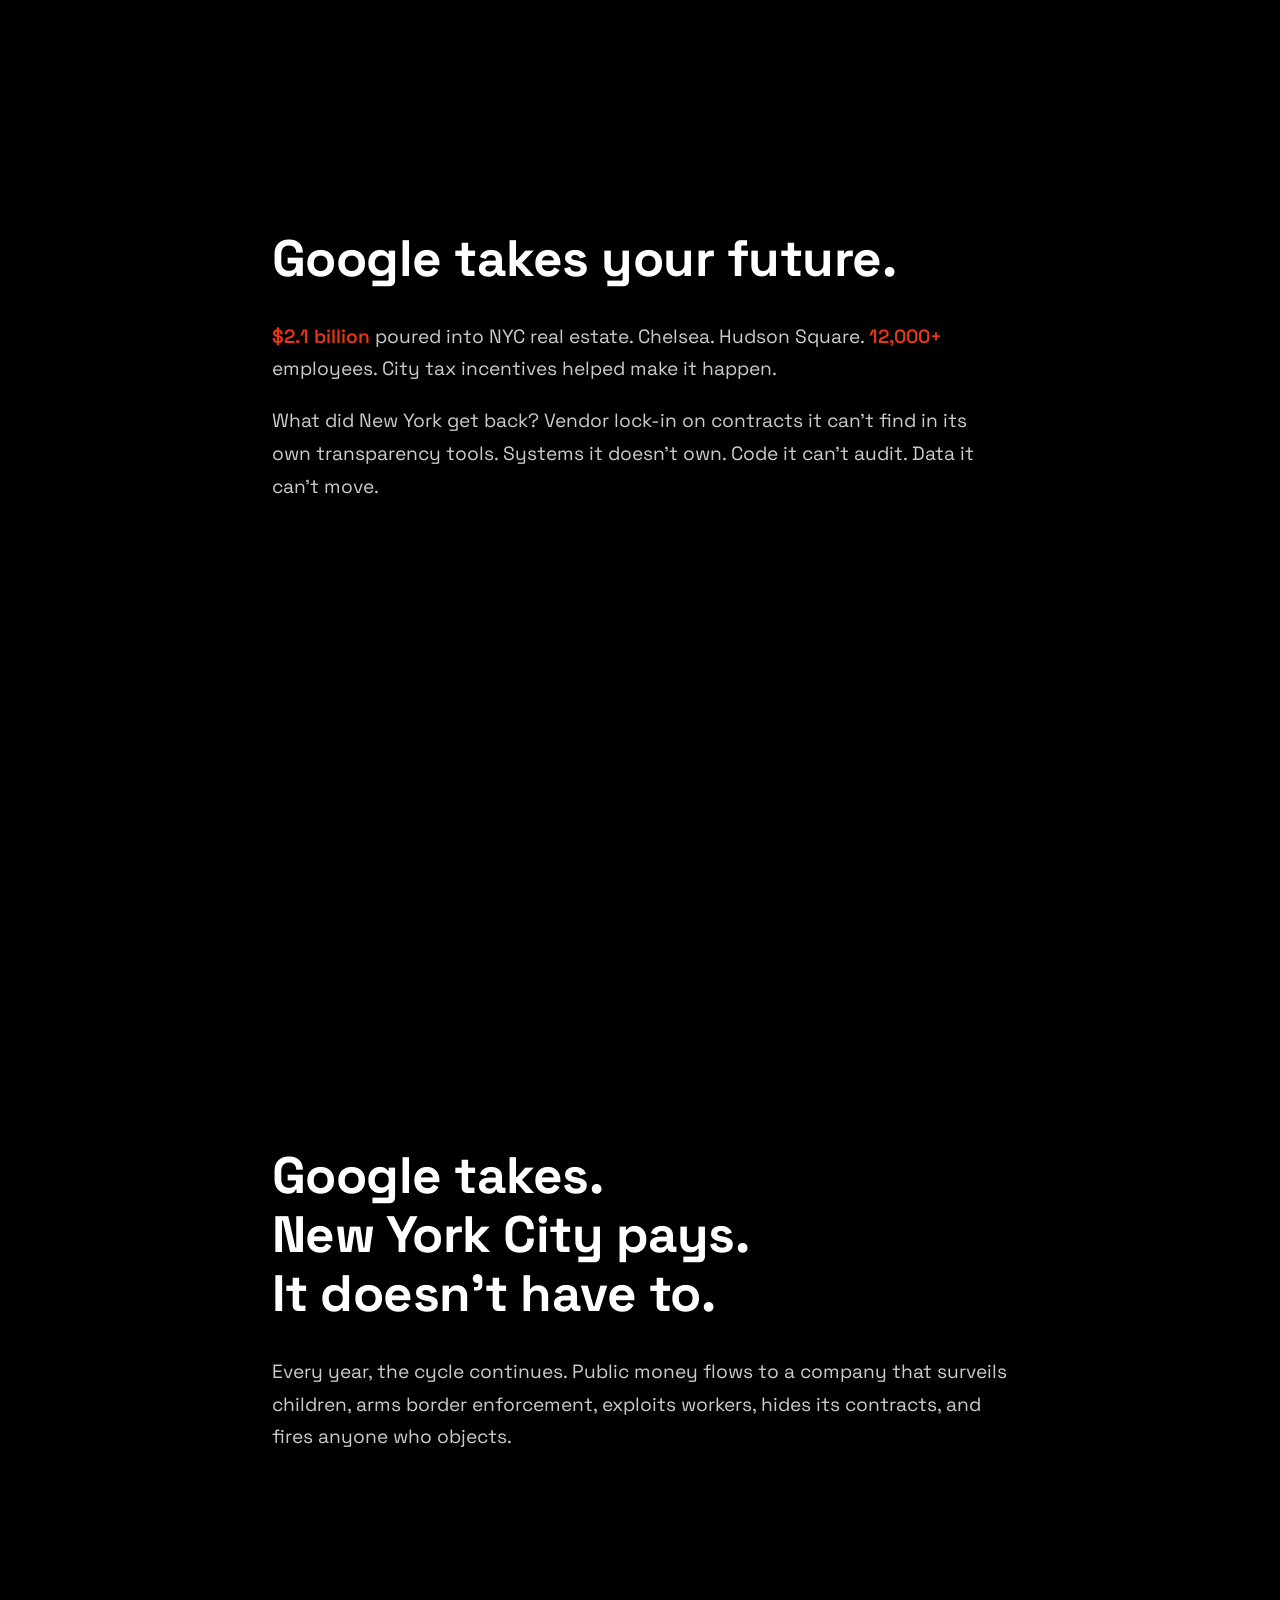
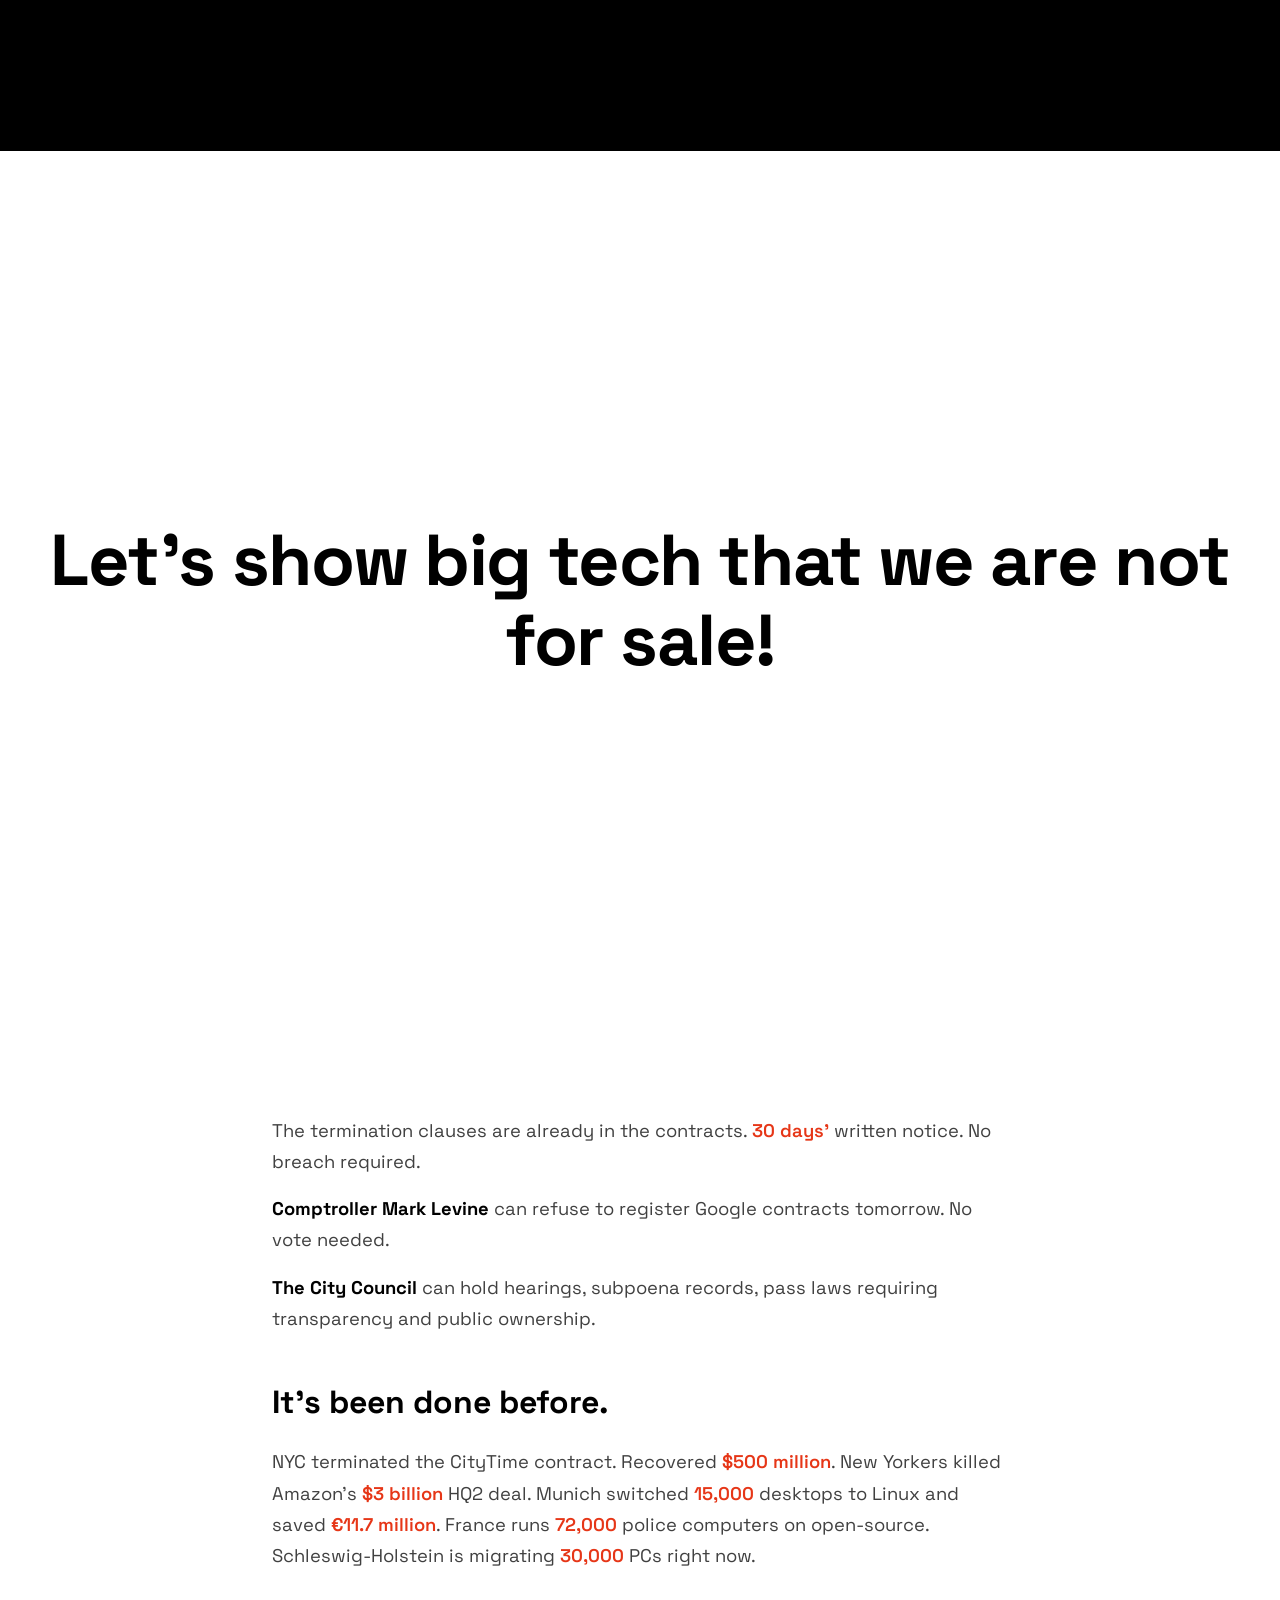
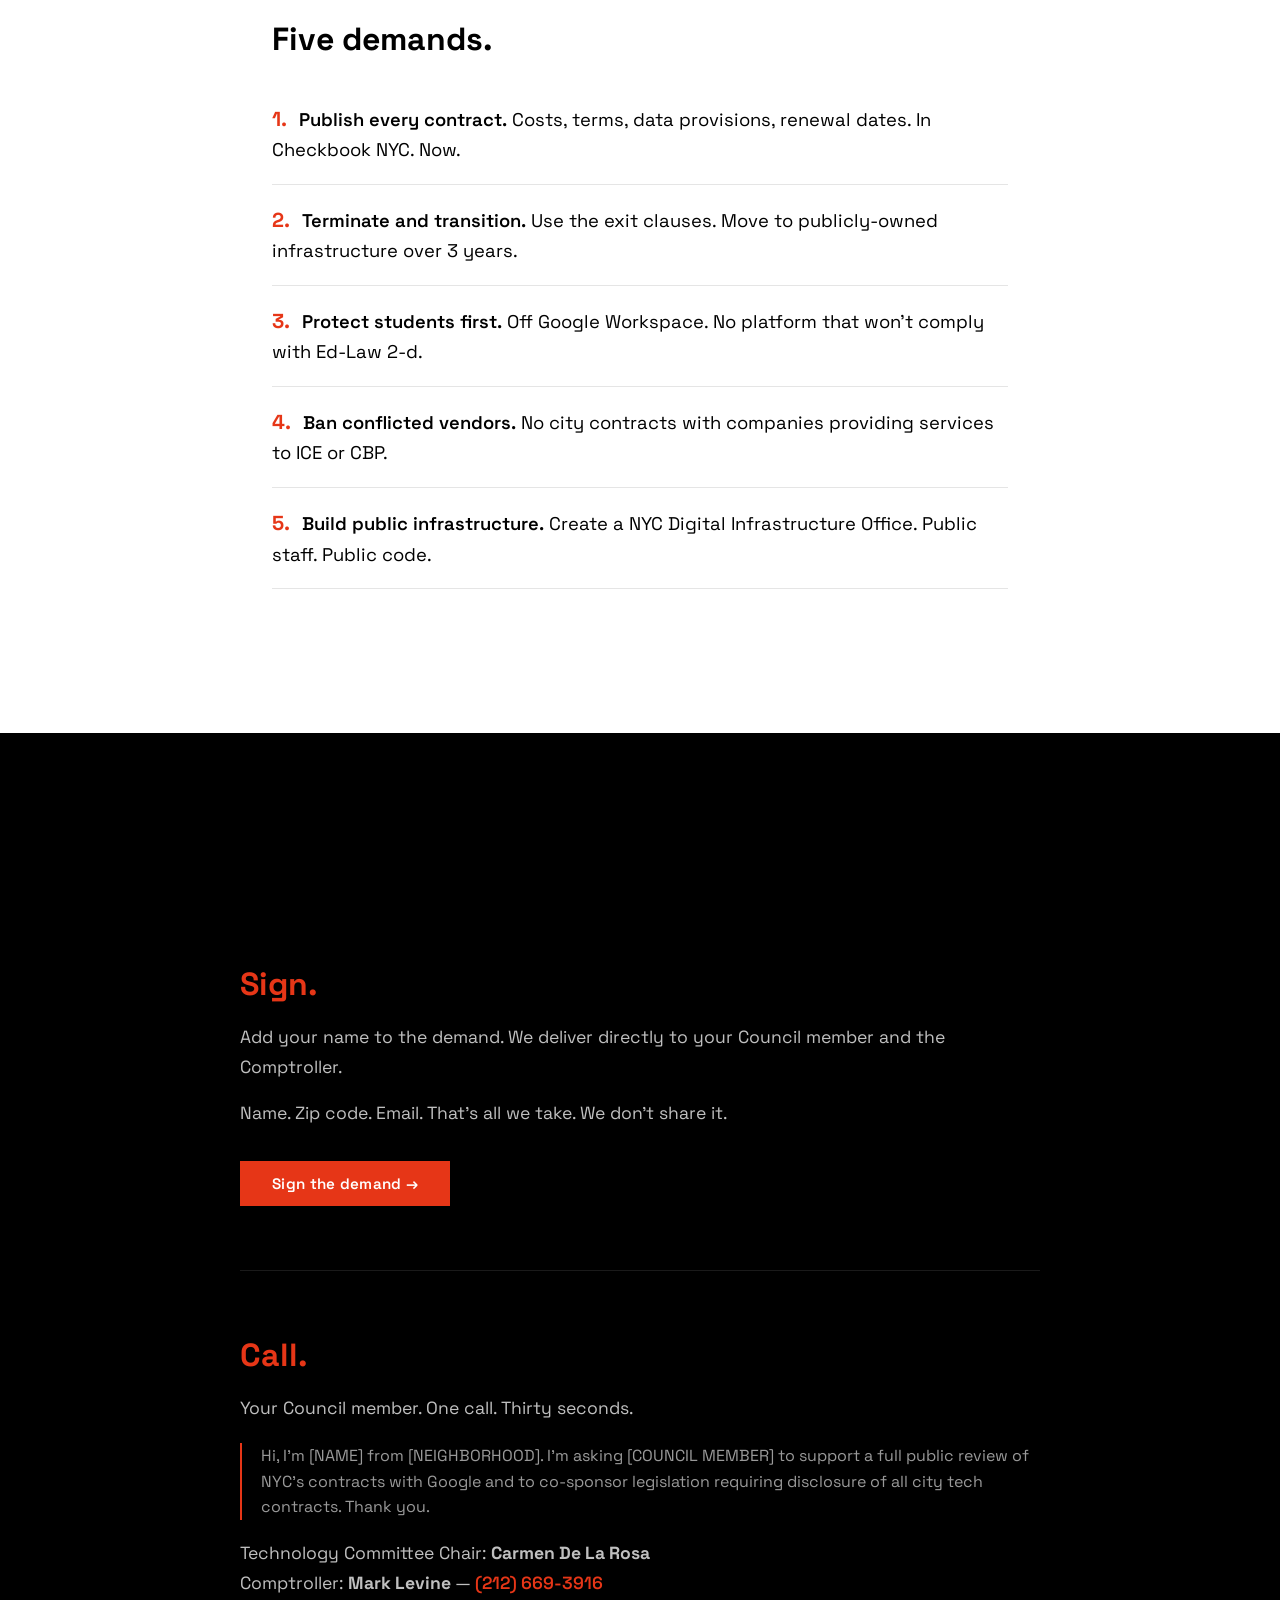
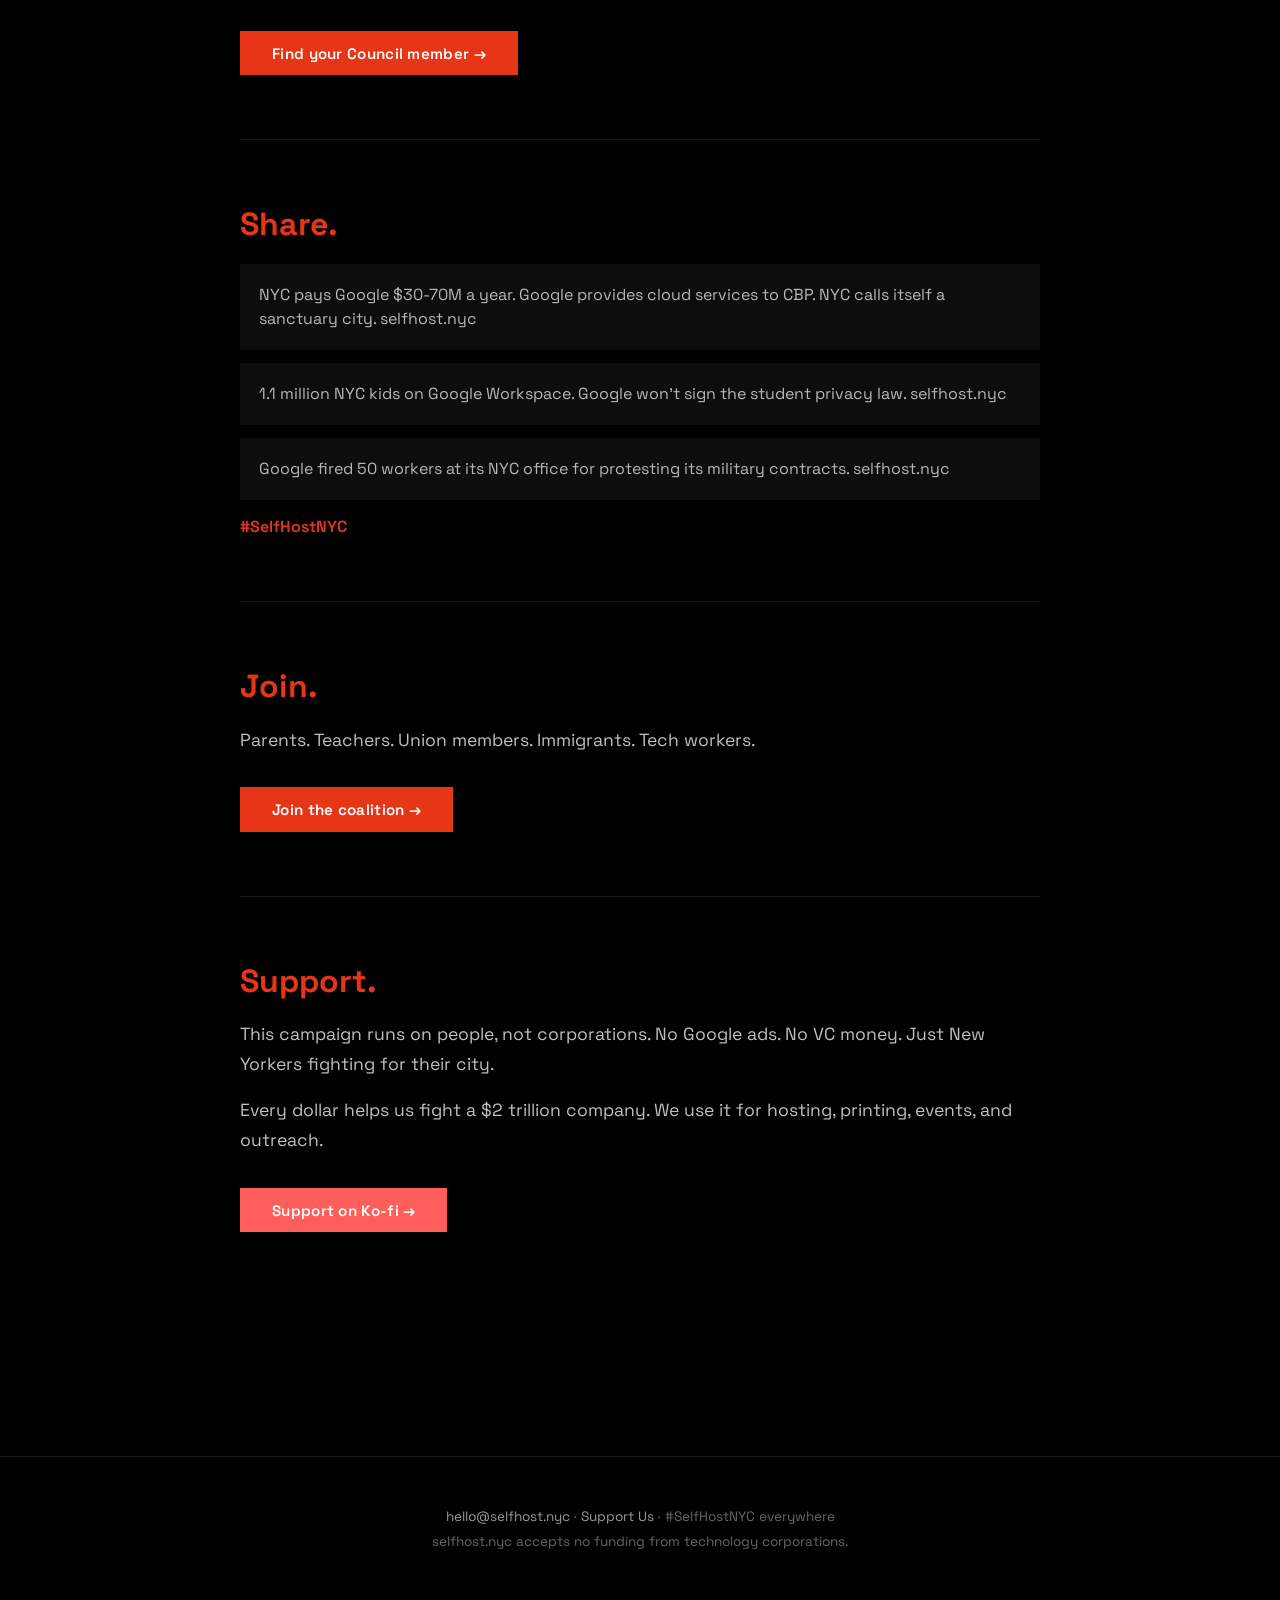
==== commit 99db6dca: "Update contracts page with 40M payment discovery and corrected data" ====
--- a/index.html
+++ b/index.html
@@ -447,8 +447,8 @@
 <section class="charge">
     <div class="charge-header">Google takes your tax dollars.</div>
     <div class="charge-body">
-        <p>We've identified <span class="red">94 contracts</span> with Google-related vendors across <span class="red">10+ agencies</span>. Confirmed spending: <span class="red">$5 million+</span> — and that's just what the city admits to in its public database.</p>
-    <p>The <span class="red">real total</span> is buried in subcontracts, renewals, and centralized purchasing agreements. NYC doesn't buy from Google directly. It routes purchases through IT resellers like CDW Government LLC — <span class="red">35+ contracts</span> holding the actual terms, pricing, and data provisions.</p>
+        <p>We've identified <span class="red">94 contracts</span> with Google-related vendors across <span class="red">10+ agencies</span>. Checkbook NYC shows <span class="red">$140M+</span> in single-day payments — <span class="red">$70M each to CDW Government</span> for Google Cloud.</p>
+    <p>The <span class="red">real total</span> is buried in subcontracts, renewals, and centralized purchasing agreements. Annual spend likely reaches <span class="red">hundreds of millions</span>. NYC routes purchases through IT resellers like CDW — <span class="red">35+ contracts</span> holding the terms the public never sees.</p>
         <p><a href="/contracts" style="color: var(--red); text-decoration: none; border-bottom: 1px solid var(--red);">See all 94 contracts →</a></p>
         <p>NYC Cyber Command — cybersecurity for <span class="red">100+</span> city agencies — runs entirely on Google Cloud. The Department of Education put <span class="red">1.1 million students</span> on Google Workspace. <span class="red">350,000</span> Chromebooks in classrooms.</p>
         <p>Google gets the money. Google gets the data. New York City gets vendor lock-in, systems it doesn't own, and no exit plan.</p>
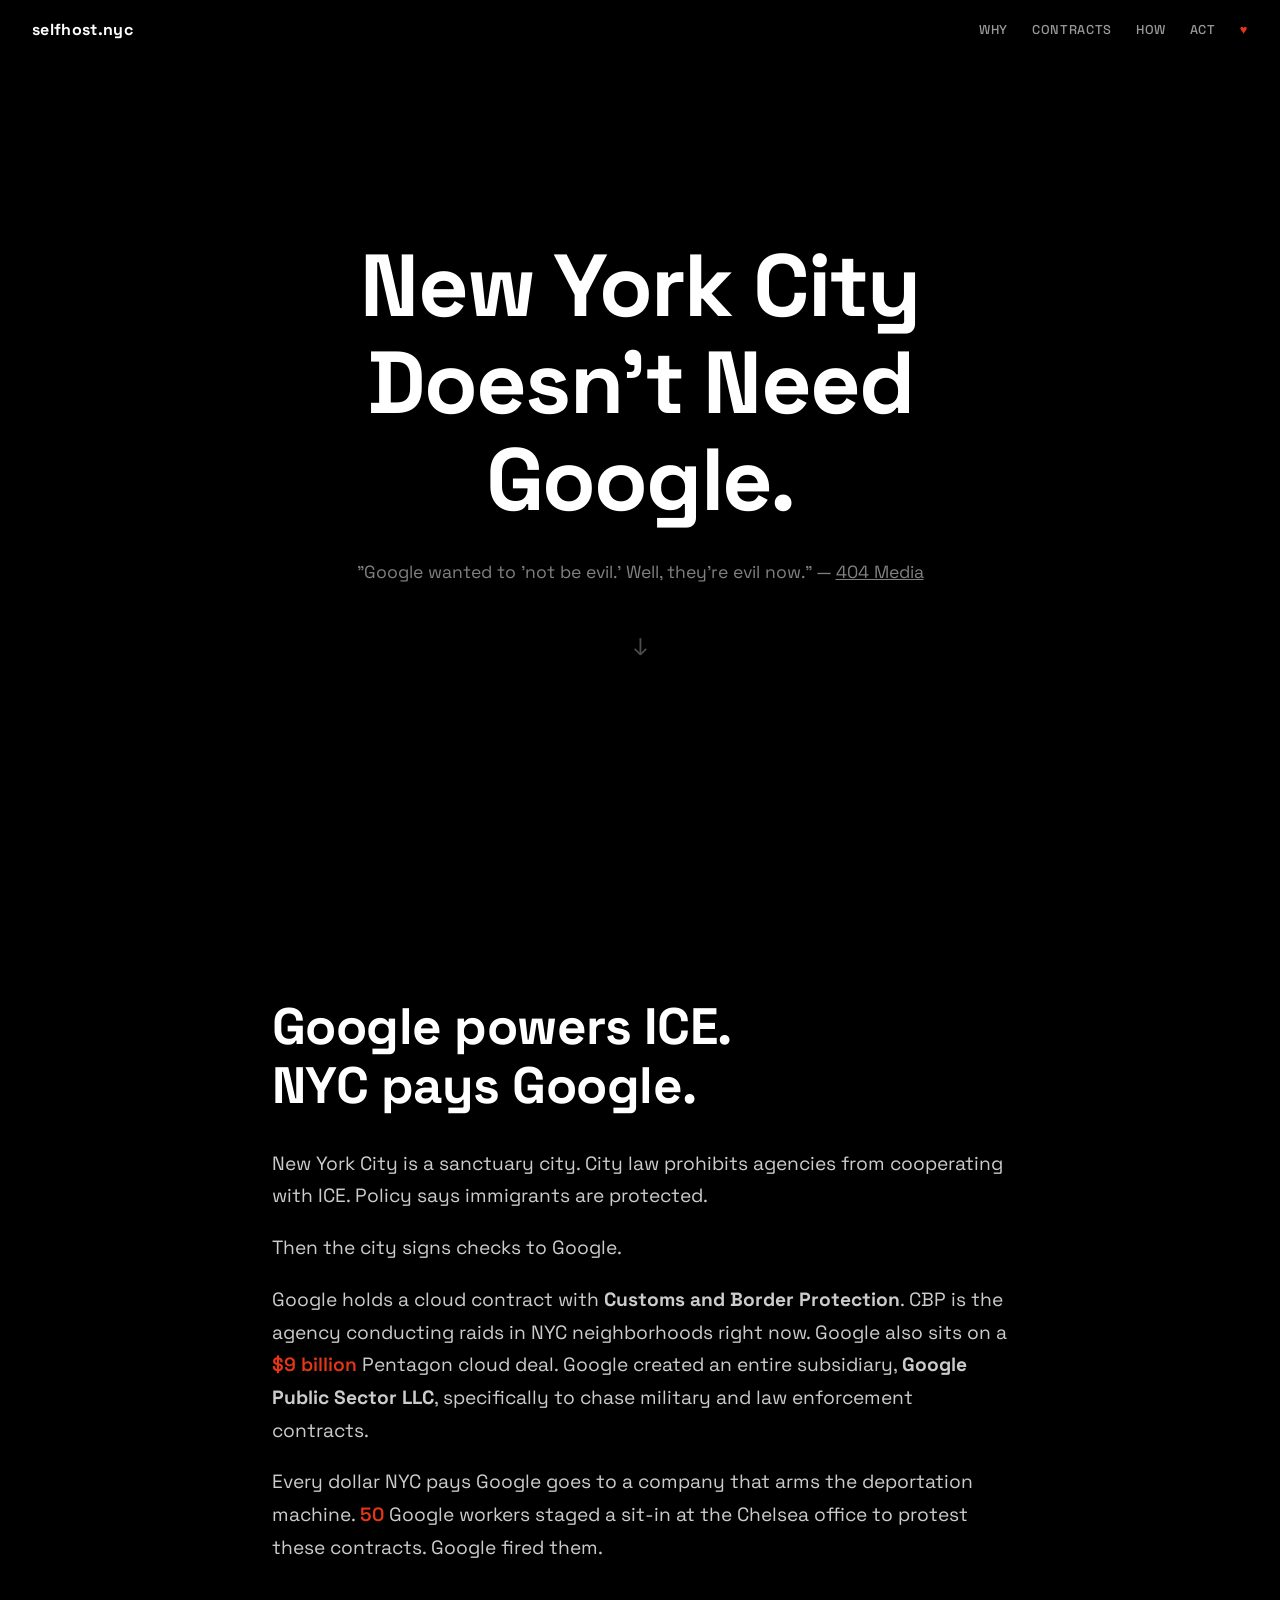
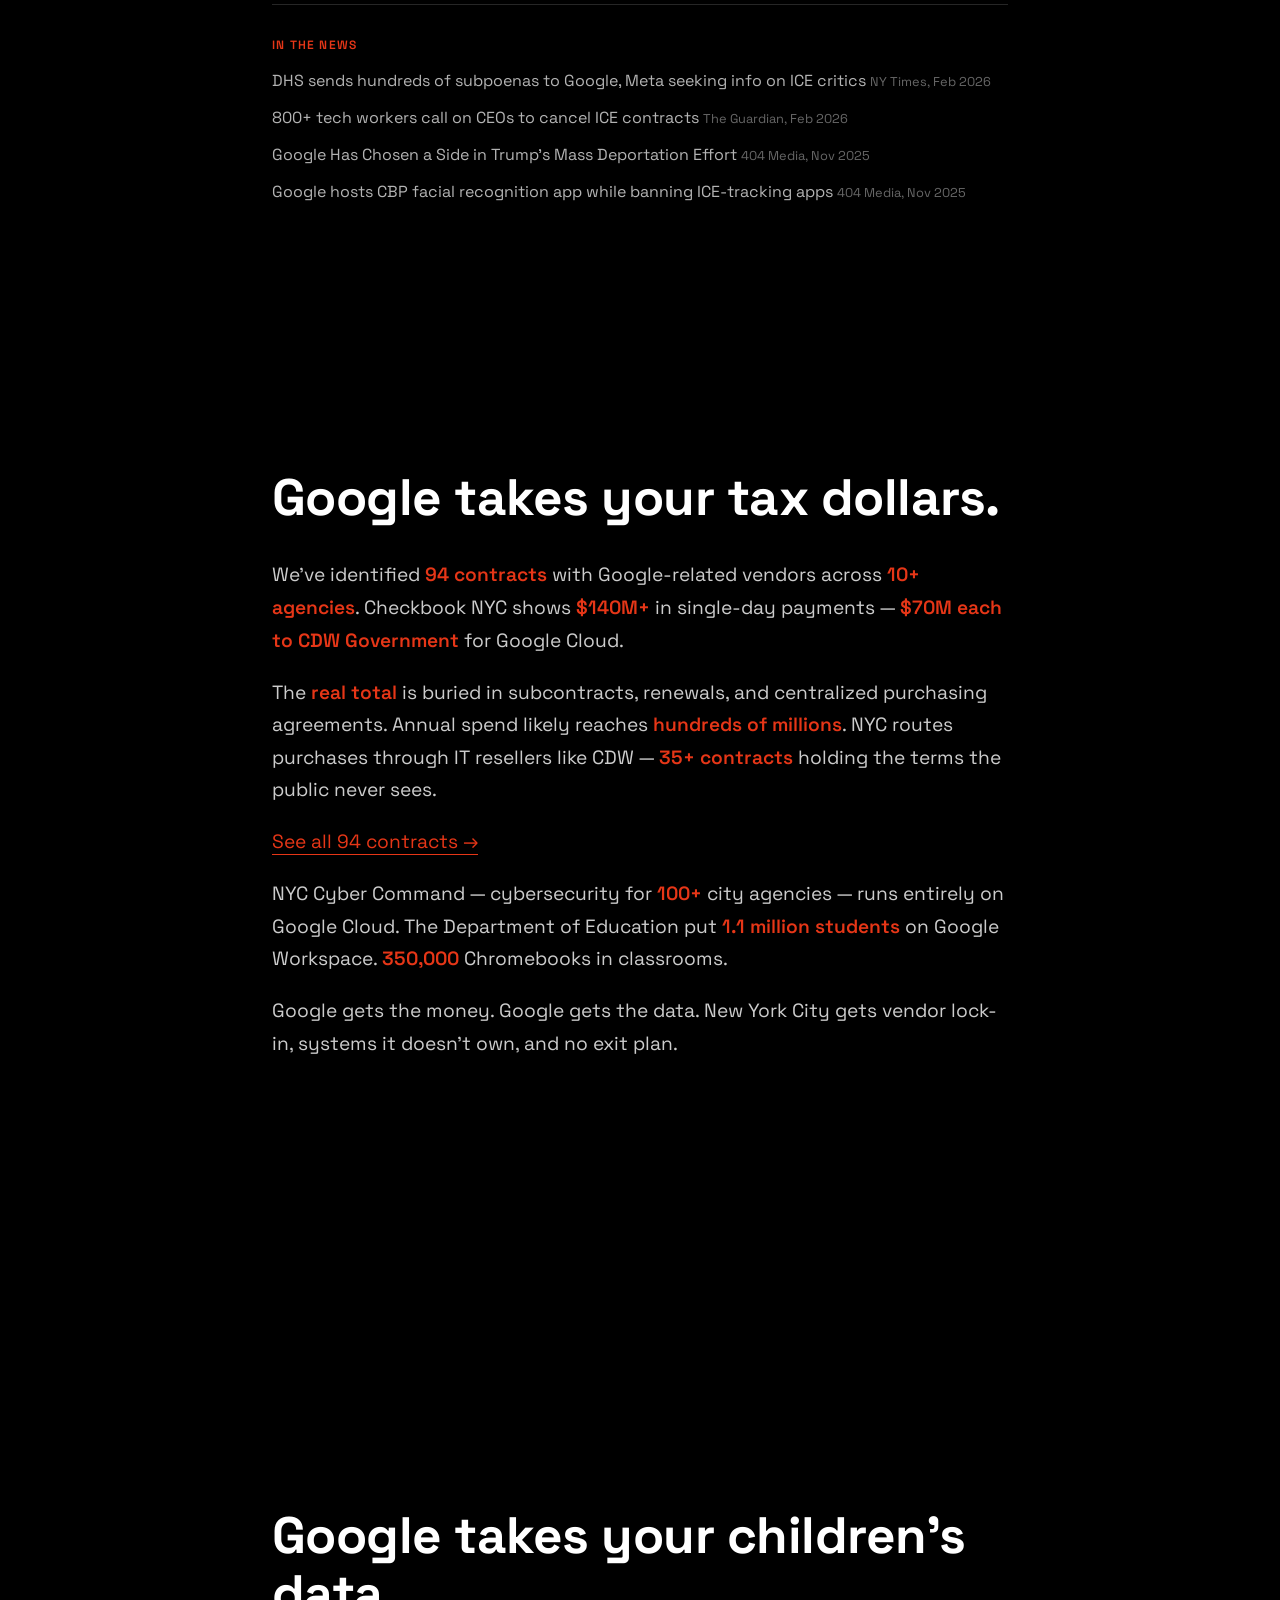
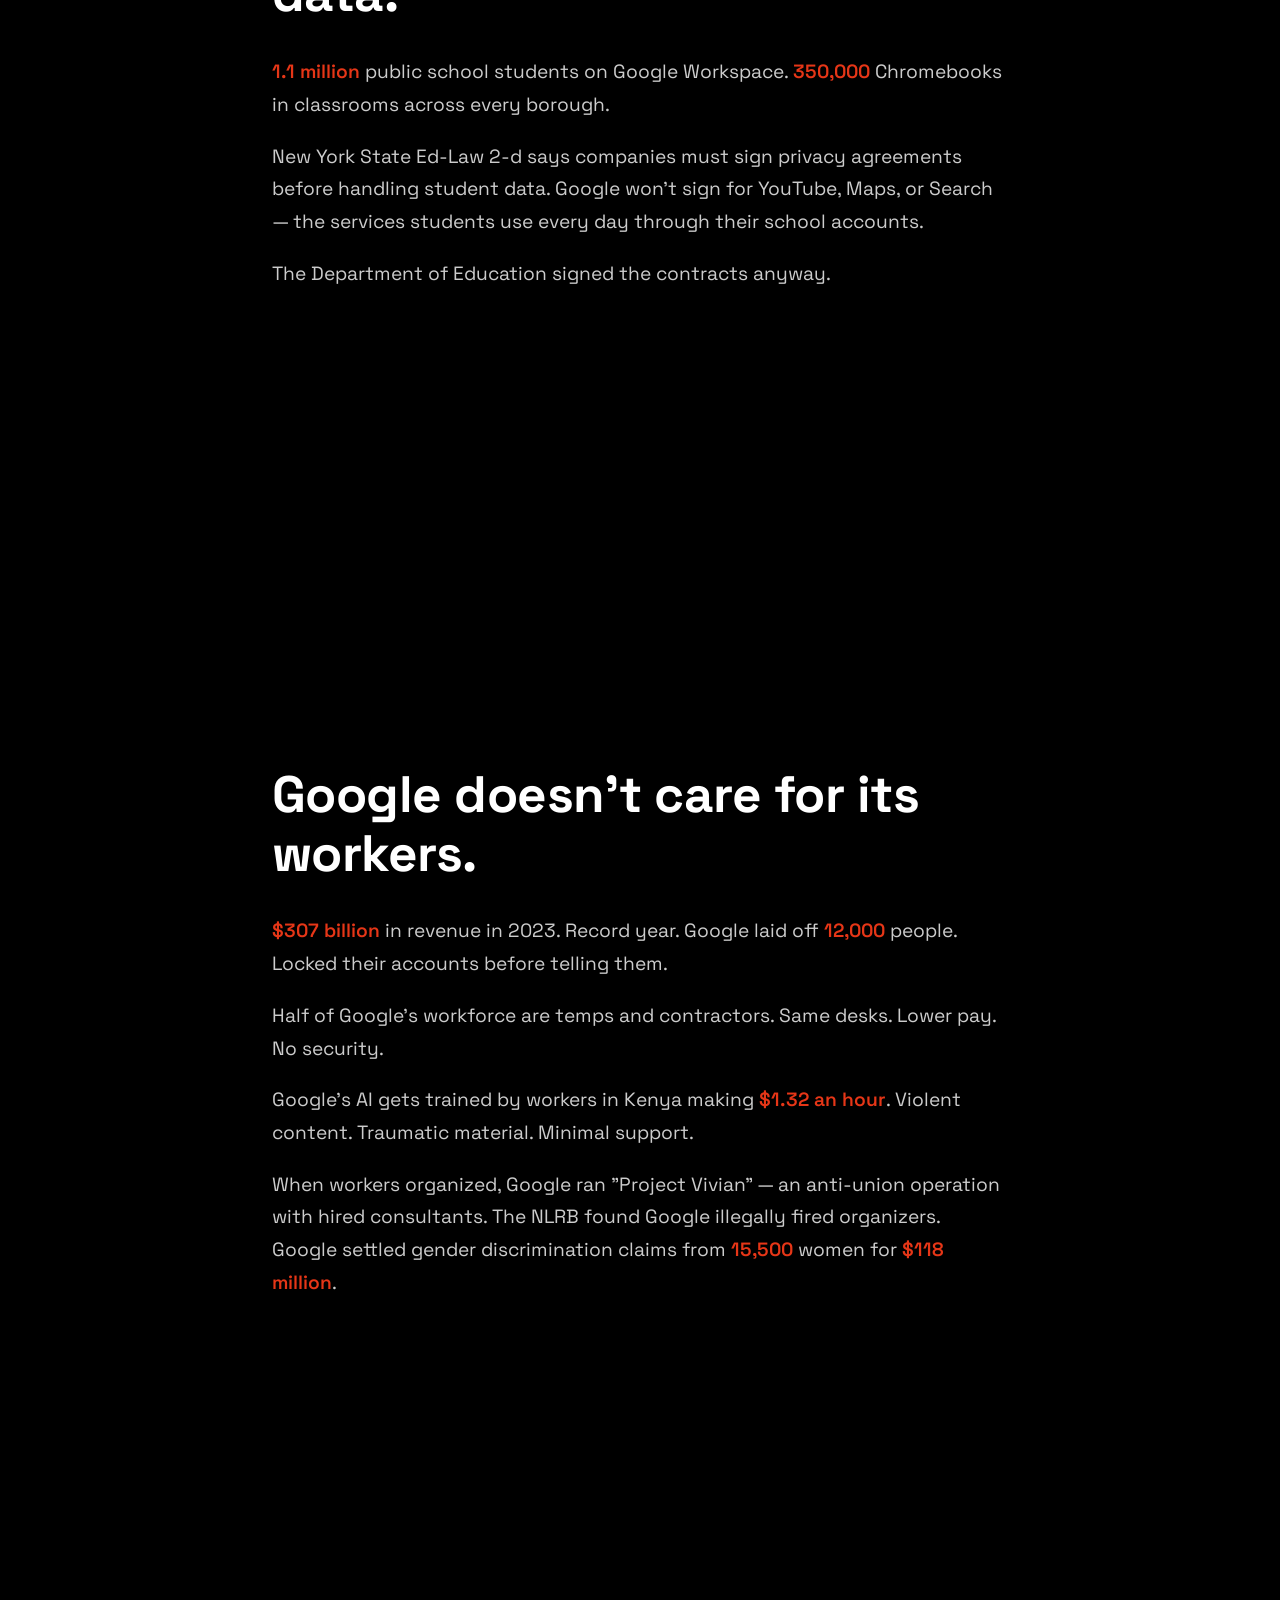
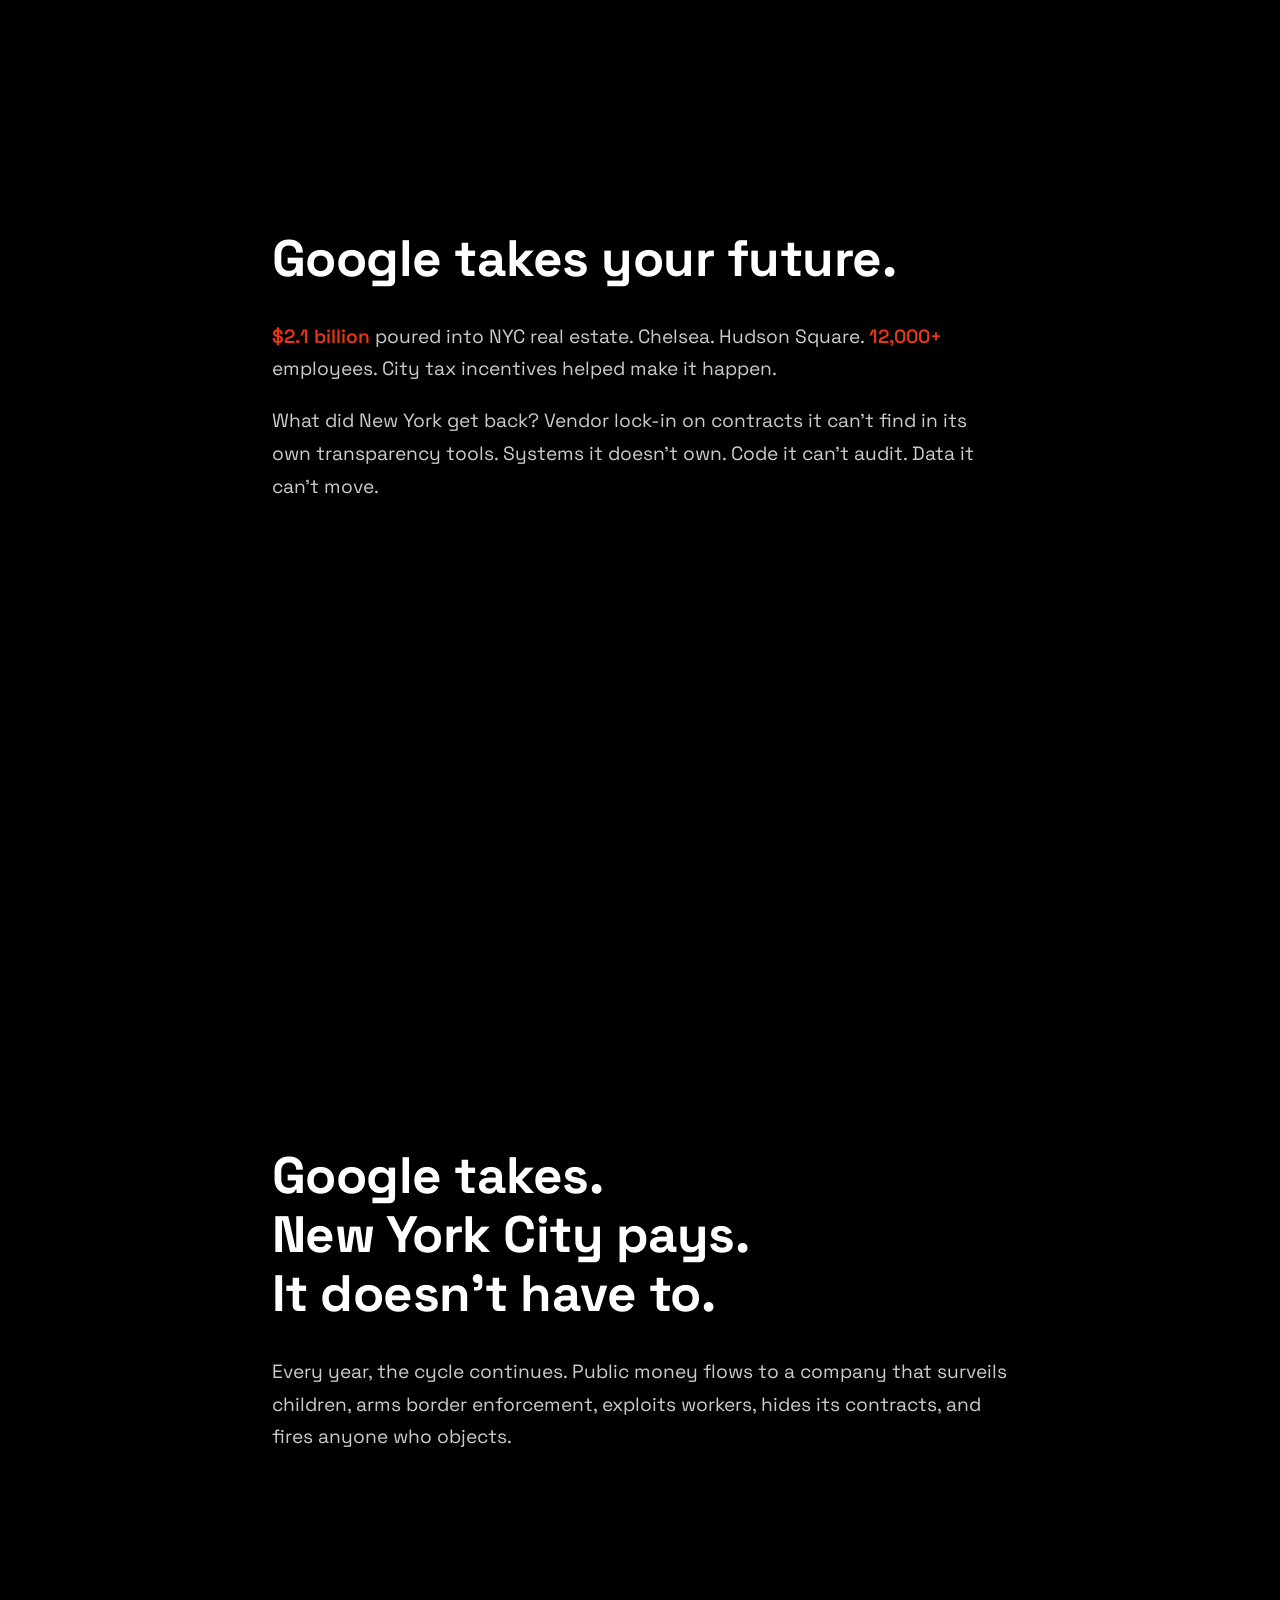
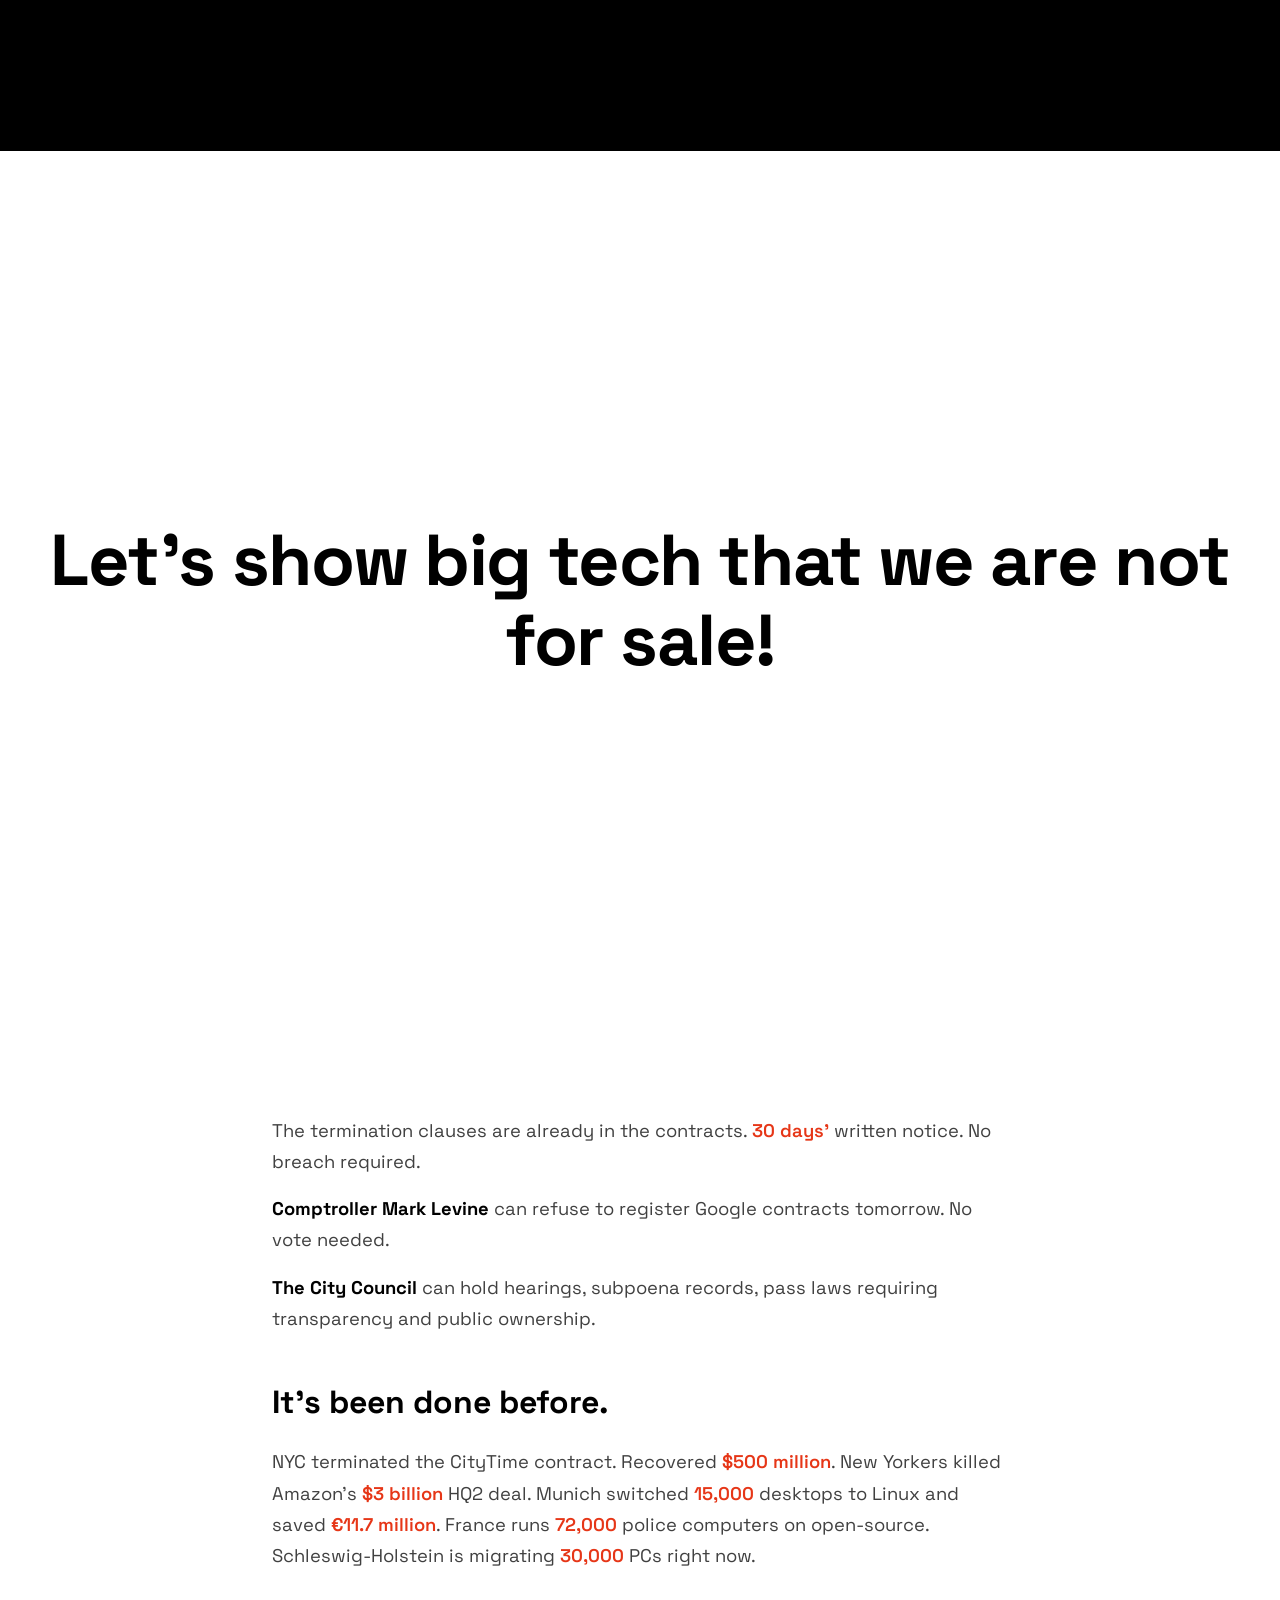
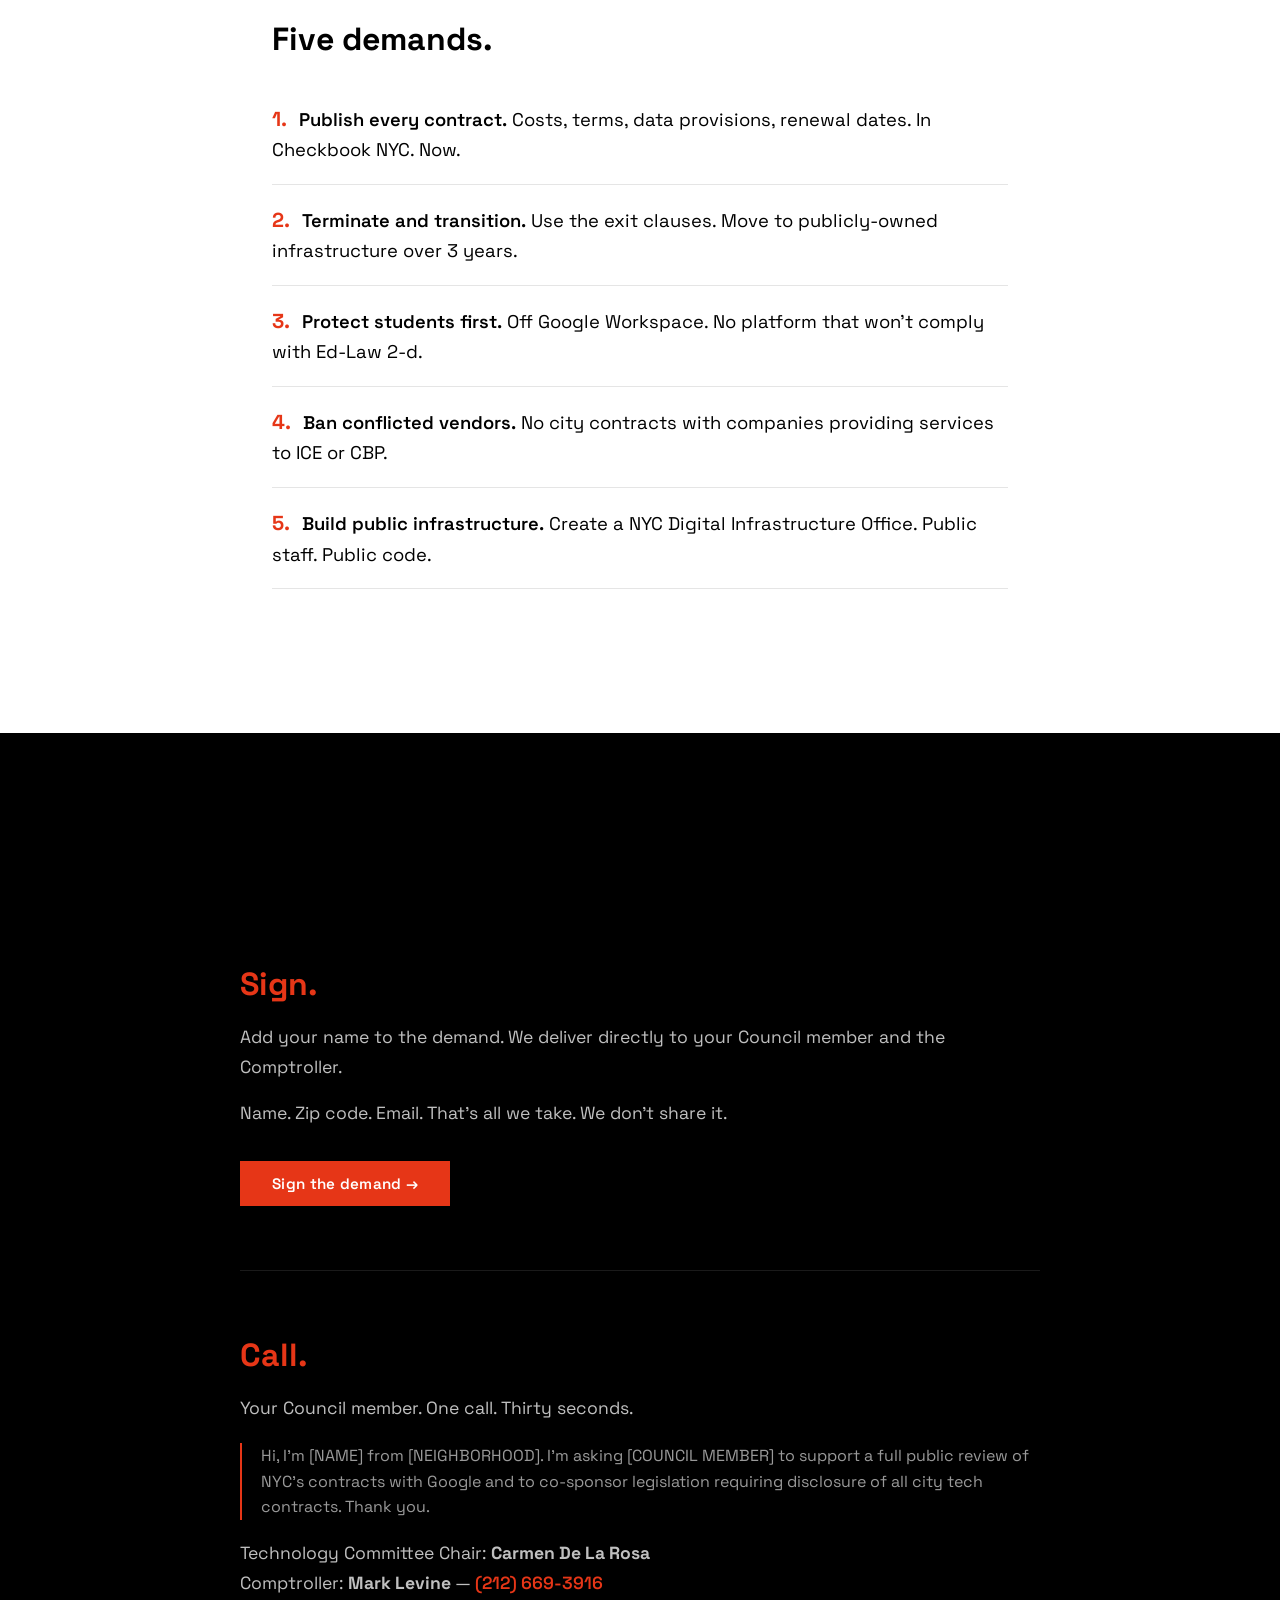
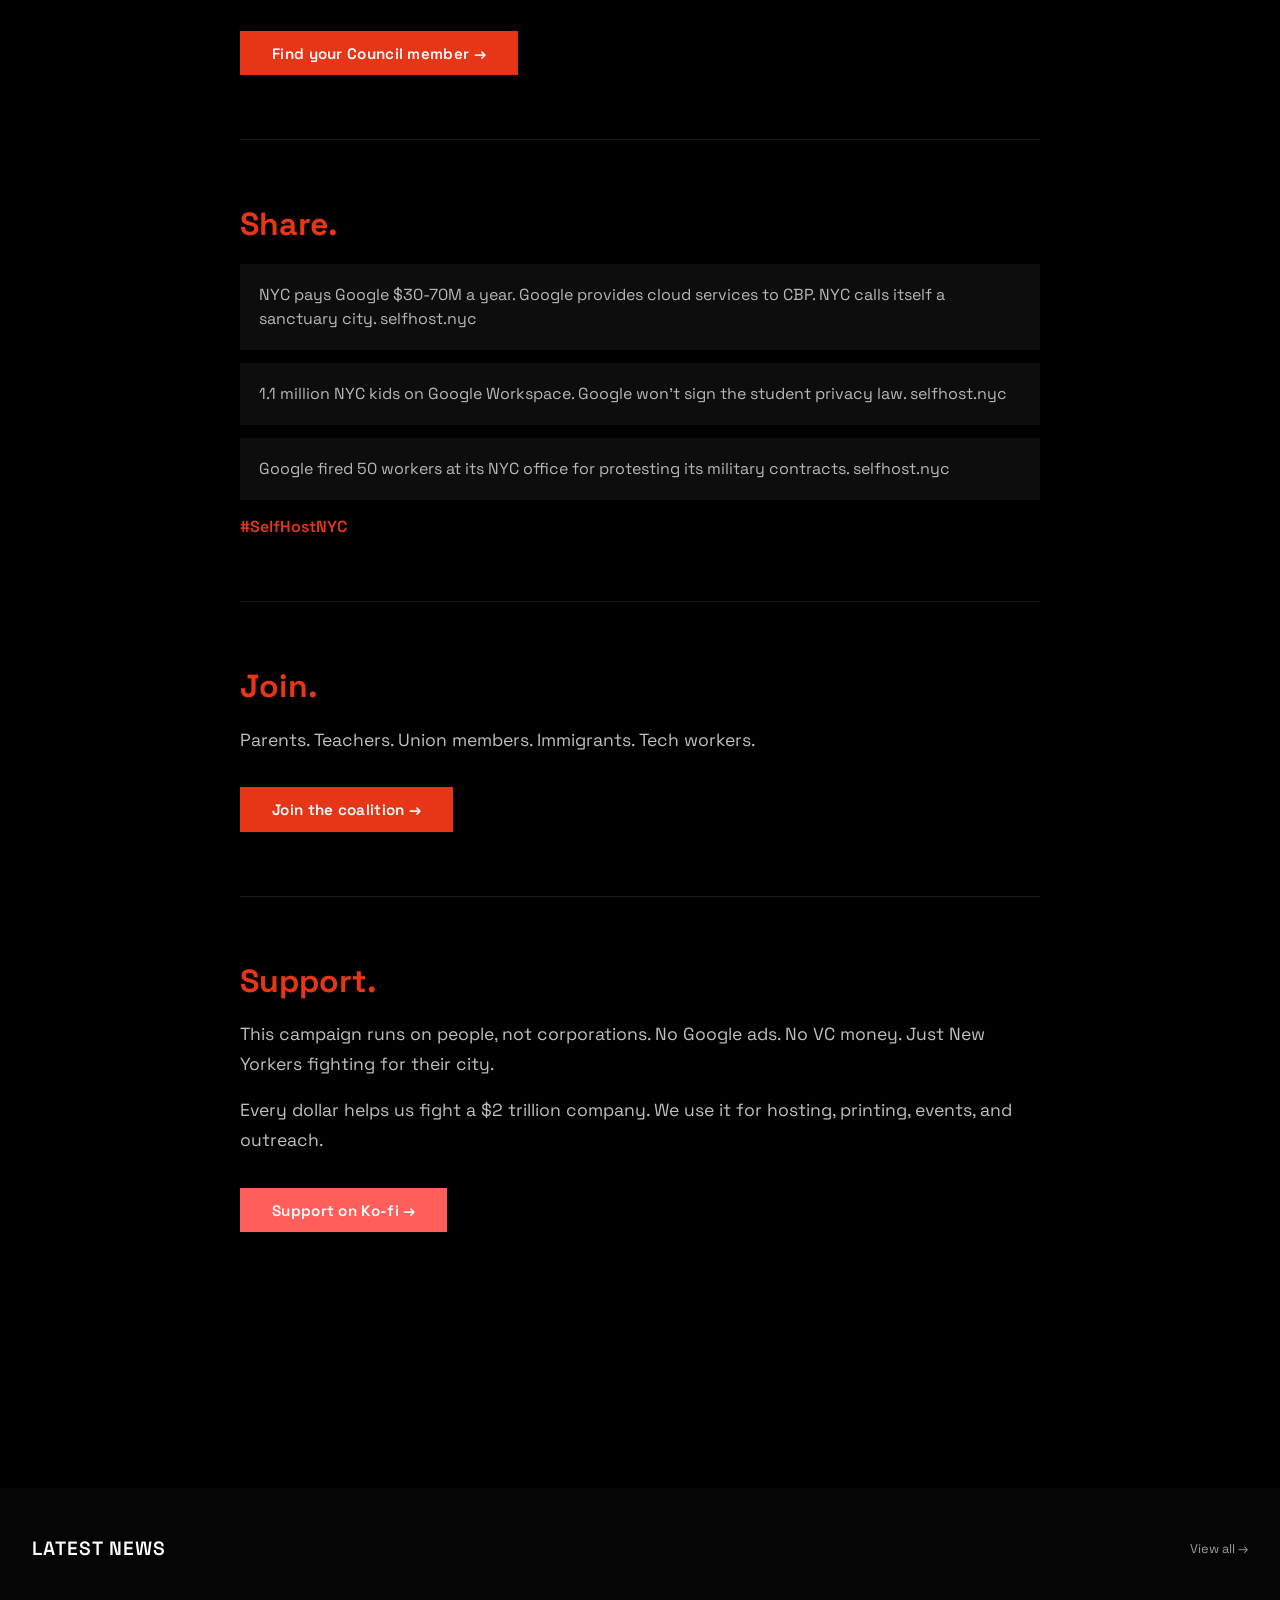
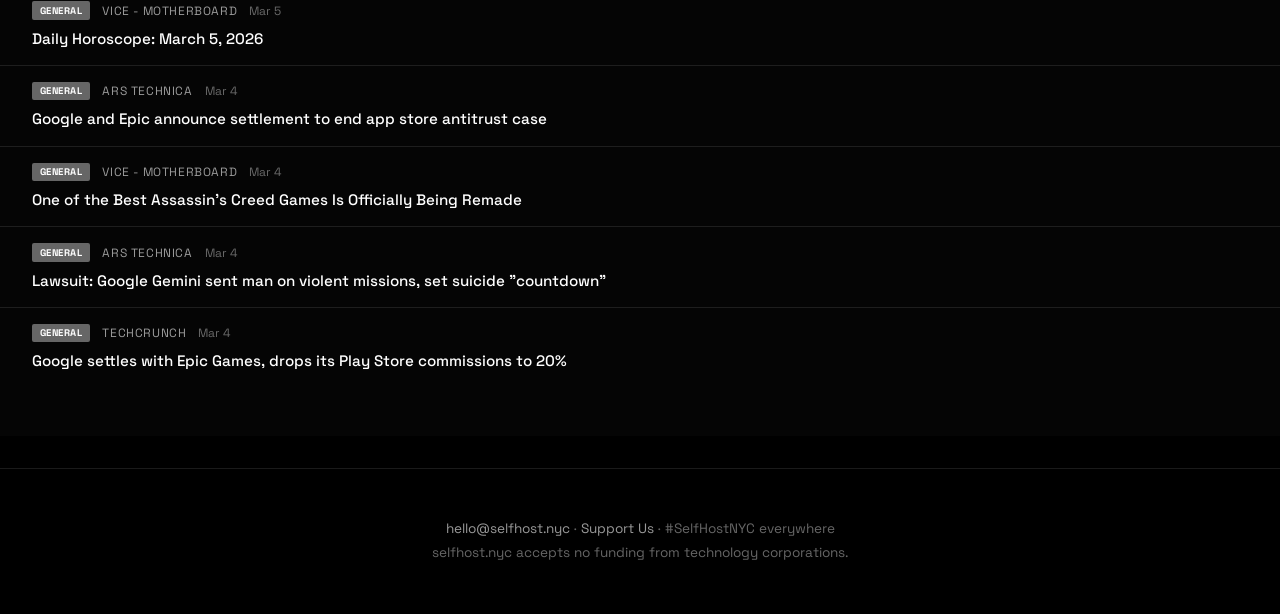
==== commit 60c580d2: "feat: Add automated news feed - RSS aggregation from 12 sources (Intercept, EFF, ACLU, etc.) - Auto-" ====
--- a/index.html
+++ b/index.html
@@ -14,6 +14,7 @@
     <meta name="twitter:title" content="selfhost.nyc — Google Powers ICE. NYC Pays Google.">
     <meta name="twitter:description" content="NYC is a sanctuary city. Google powers CBP. Every dollar NYC pays Google funds the deportation machine. End the contracts.">
     <link rel="icon" href="/favicon.ico" type="image/x-icon">
+    <link rel="stylesheet" href="/css/news-styles.css">
     <!-- Yes, loading fonts from Google for a site about breaking up with Google. We know. -->
     <link rel="preconnect" href="https://fonts.googleapis.com">
     <link rel="preconnect" href="https://fonts.gstatic.com" crossorigin>
@@ -571,6 +572,19 @@
     </div>
 </section>
 
+<!-- LATEST NEWS -->
+<section class="news-section" id="news">
+    <div class="news-section__header">
+        <h3 class="news-section__title">Latest News</h3>
+        <a href="/news/" class="news-section__link">View all →</a>
+    </div>
+    <div class="news-container" data-news="{&quot;maxStories&quot;:5,&quot;compact&quot;:true}">
+        <p class="news-loading">Loading news...</p>
+    </div>
+</section>
+
+<script src="/js/news-loader.js"></script>
+
 <!-- FOOTER -->
 <footer>
     <p><a href="mailto:hello@selfhost.nyc">hello@selfhost.nyc</a> · <a href="https://ko-fi.com/selfhost" target="_blank">Support Us</a> · #SelfHostNYC everywhere</p>
--- a/css/news-styles.css
+++ b/css/news-styles.css
@@ -0,0 +1,151 @@
+/* News Styles for selfhost.nyc */
+
+.news-section {
+  background: rgba(255, 255, 255, 0.02);
+  padding: 3rem 0;
+  margin: 2rem 0;
+}
+
+.news-section__header {
+  display: flex;
+  justify-content: space-between;
+  align-items: center;
+  margin-bottom: 1.5rem;
+  padding: 0 2rem;
+}
+
+.news-section__title {
+  font-size: 1.2rem;
+  font-weight: 600;
+  text-transform: uppercase;
+  letter-spacing: 0.05em;
+}
+
+.news-section__link {
+  font-size: 0.8rem;
+  color: rgba(255, 255, 255, 0.6);
+  text-decoration: none;
+}
+
+.news-section__link:hover {
+  color: var(--white);
+}
+
+/* News Item */
+.news-item {
+  padding: 1.5rem 2rem;
+  border-bottom: 1px solid rgba(255, 255, 255, 0.1);
+}
+
+.news-item:last-child {
+  border-bottom: none;
+}
+
+.news-item__meta {
+  display: flex;
+  align-items: center;
+  gap: 0.75rem;
+  margin-bottom: 0.5rem;
+  flex-wrap: wrap;
+}
+
+.news-tag {
+  font-size: 0.6rem;
+  font-weight: 700;
+  text-transform: uppercase;
+  letter-spacing: 0.05em;
+  padding: 0.2rem 0.5rem;
+  border-radius: 2px;
+}
+
+.news-item__source {
+  font-size: 0.75rem;
+  color: rgba(255, 255, 255, 0.6);
+  text-transform: uppercase;
+  letter-spacing: 0.05em;
+}
+
+.news-item__time {
+  font-size: 0.75rem;
+  color: rgba(255, 255, 255, 0.4);
+}
+
+.news-item__title {
+  font-size: 1rem;
+  font-weight: 500;
+  line-height: 1.4;
+  margin: 0;
+}
+
+.news-item__title a {
+  color: var(--white);
+  text-decoration: none;
+}
+
+.news-item__title a:hover {
+  color: var(--red);
+}
+
+.news-item__desc {
+  font-size: 0.9rem;
+  color: rgba(255, 255, 255, 0.6);
+  margin-top: 0.5rem;
+  line-height: 1.5;
+}
+
+/* Compact variant for homepage */
+.news-item--compact {
+  padding: 1rem 2rem;
+}
+
+.news-item--compact .news-item__title {
+  font-size: 0.95rem;
+}
+
+.news-empty,
+.news-error {
+  padding: 2rem;
+  text-align: center;
+  color: rgba(255, 255, 255, 0.4);
+  font-size: 0.9rem;
+}
+
+/* News Filters */
+.news-filters {
+  display: flex;
+  gap: 0.5rem;
+  padding: 1rem 2rem;
+  flex-wrap: wrap;
+}
+
+.news-filter {
+  background: transparent;
+  border: 1px solid rgba(255, 255, 255, 0.2);
+  color: rgba(255, 255, 255, 0.6);
+  font-family: inherit;
+  font-size: 0.75rem;
+  text-transform: uppercase;
+  letter-spacing: 0.05em;
+  padding: 0.4rem 0.8rem;
+  cursor: pointer;
+  transition: all 0.2s;
+}
+
+.news-filter:hover,
+.news-filter.active {
+  background: var(--red);
+  border-color: var(--red);
+  color: var(--white);
+}
+
+/* Responsive */
+@media (max-width: 600px) {
+  .news-item,
+  .news-item--compact {
+    padding: 1rem 1.5rem;
+  }
+  
+  .news-section__header {
+    padding: 0 1.5rem;
+  }
+}
